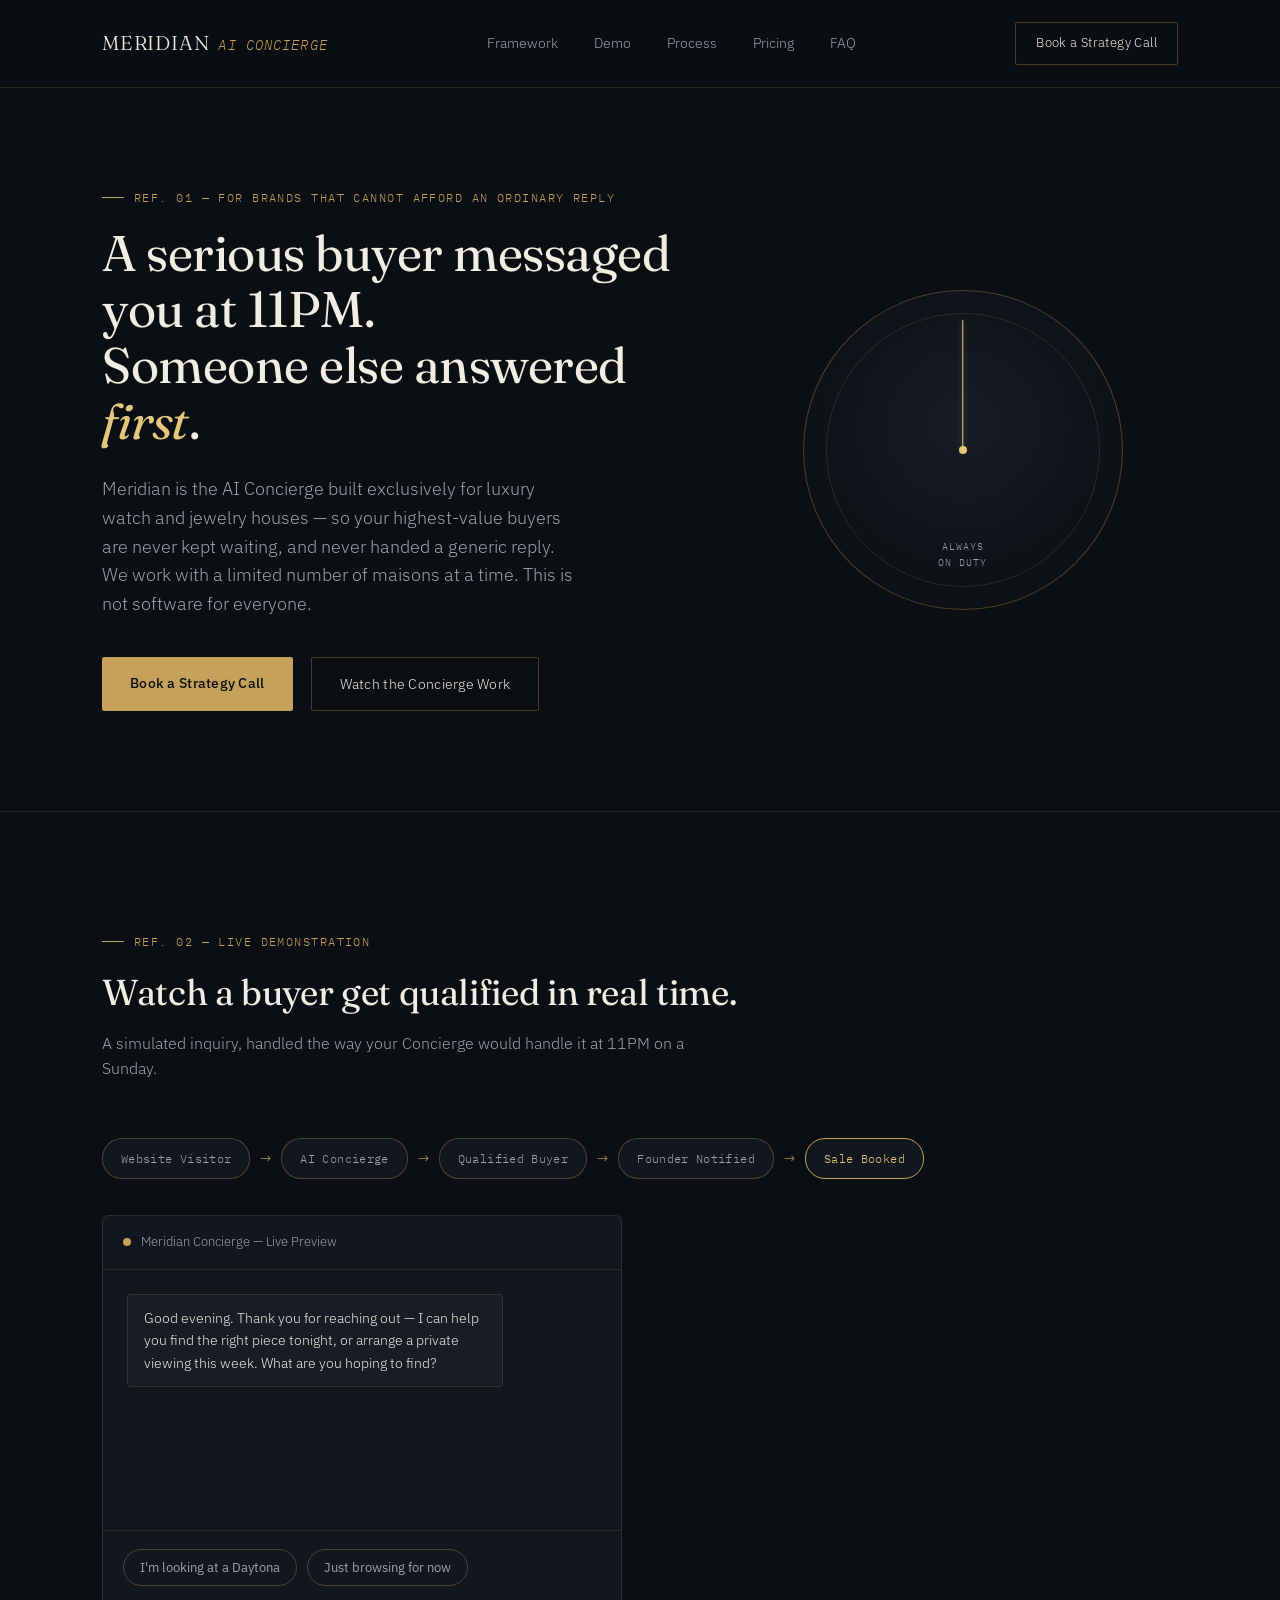
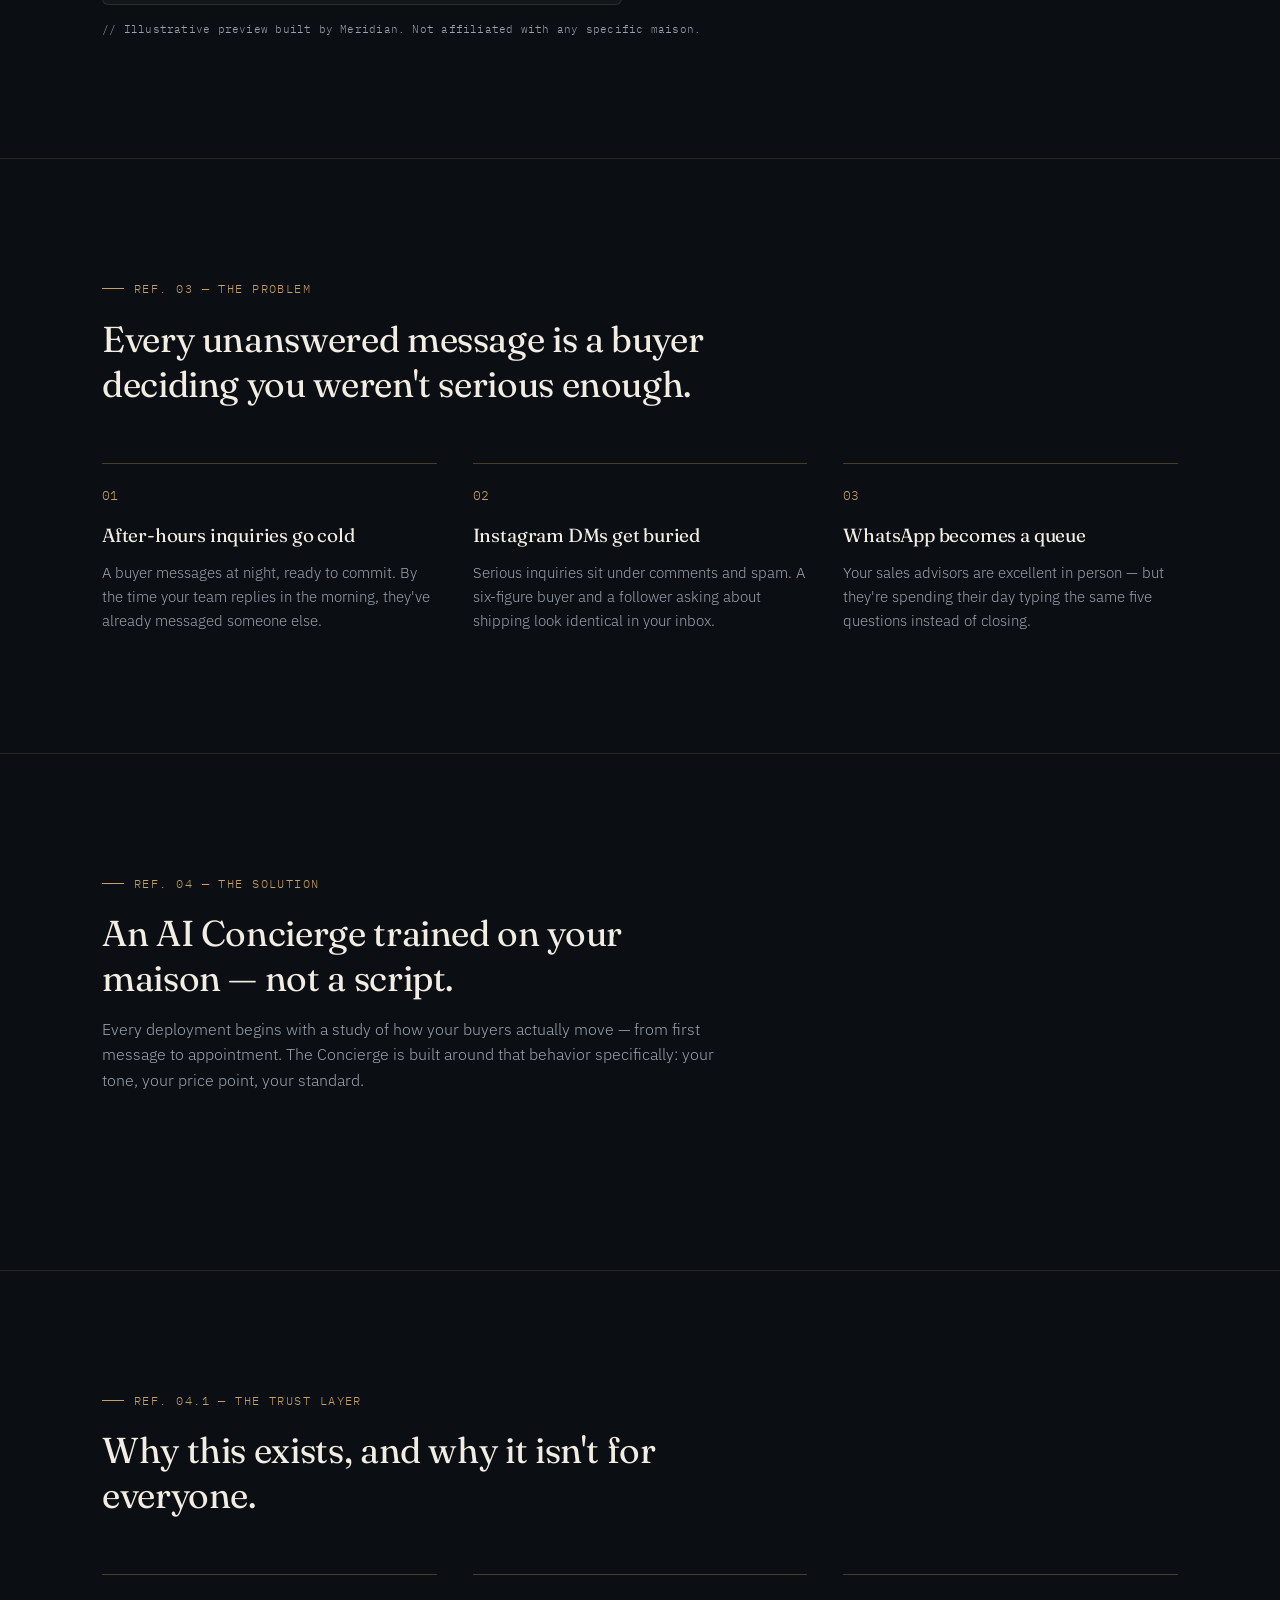
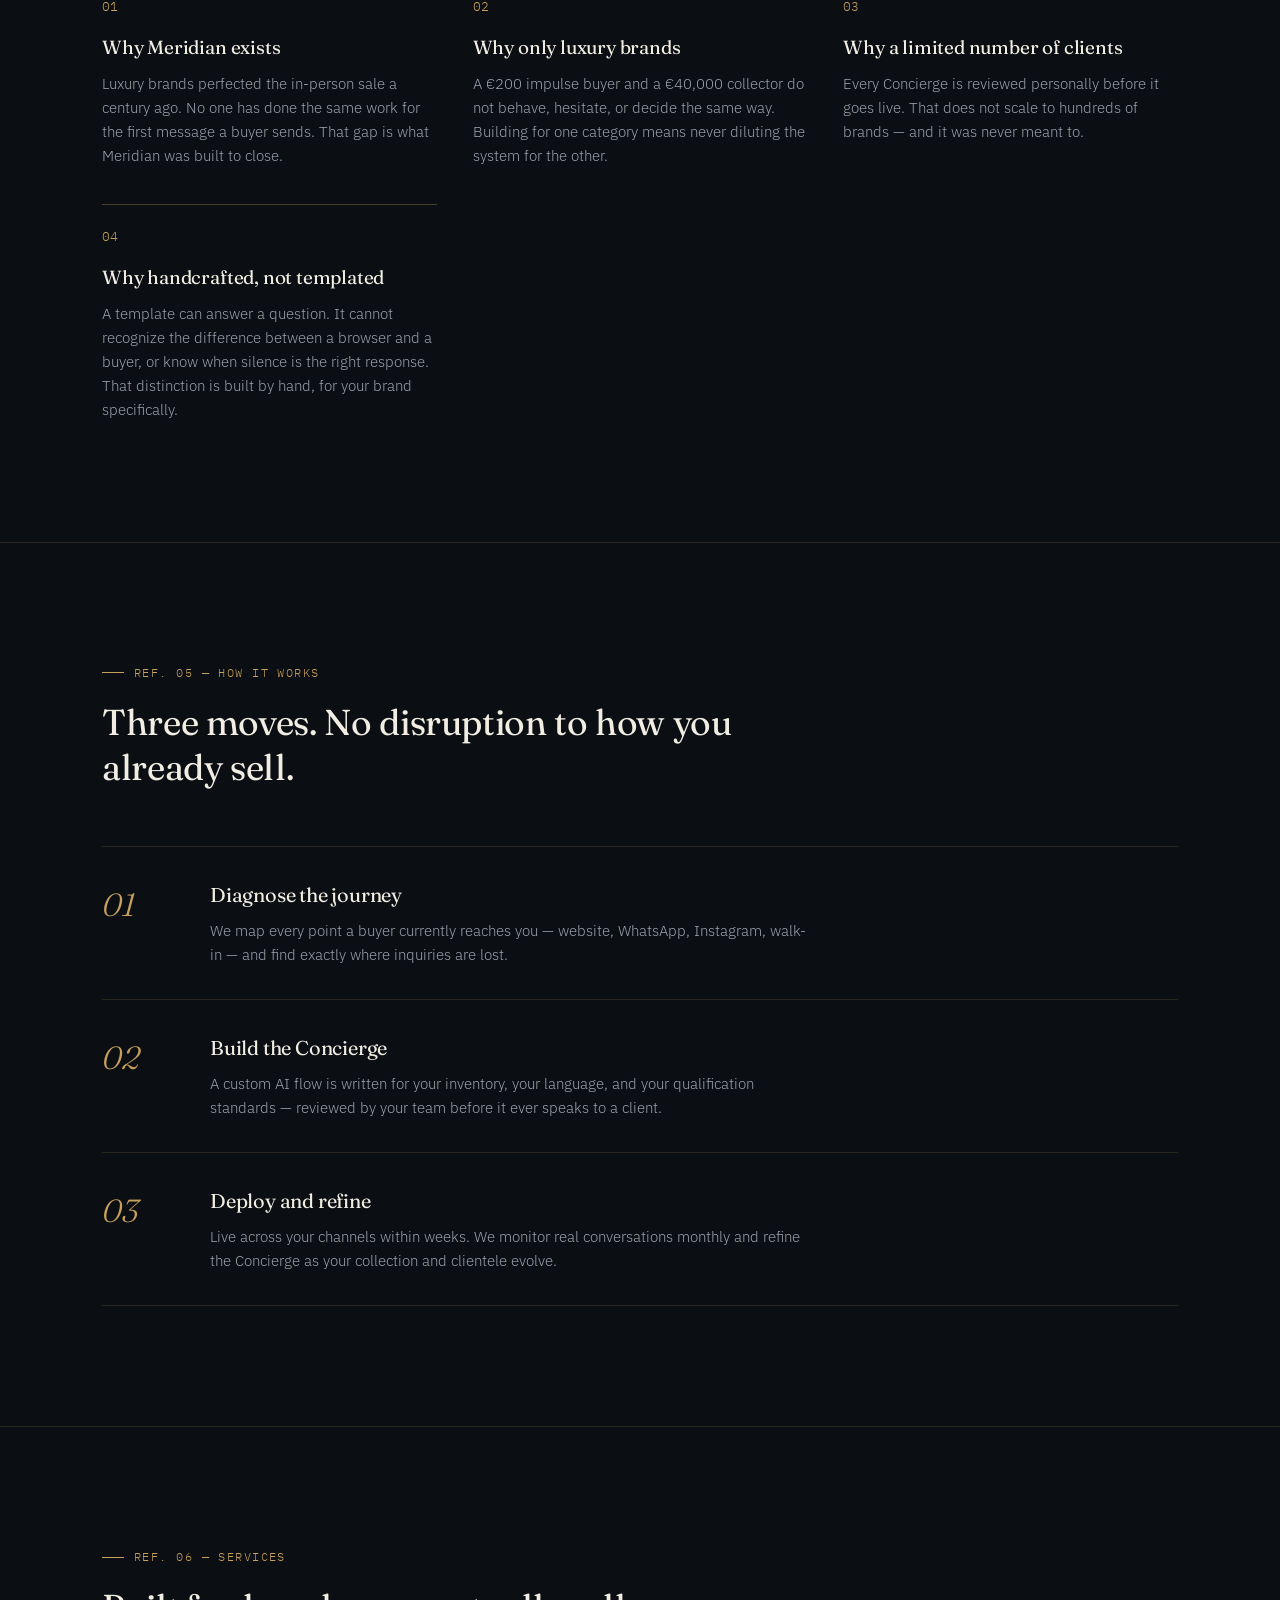
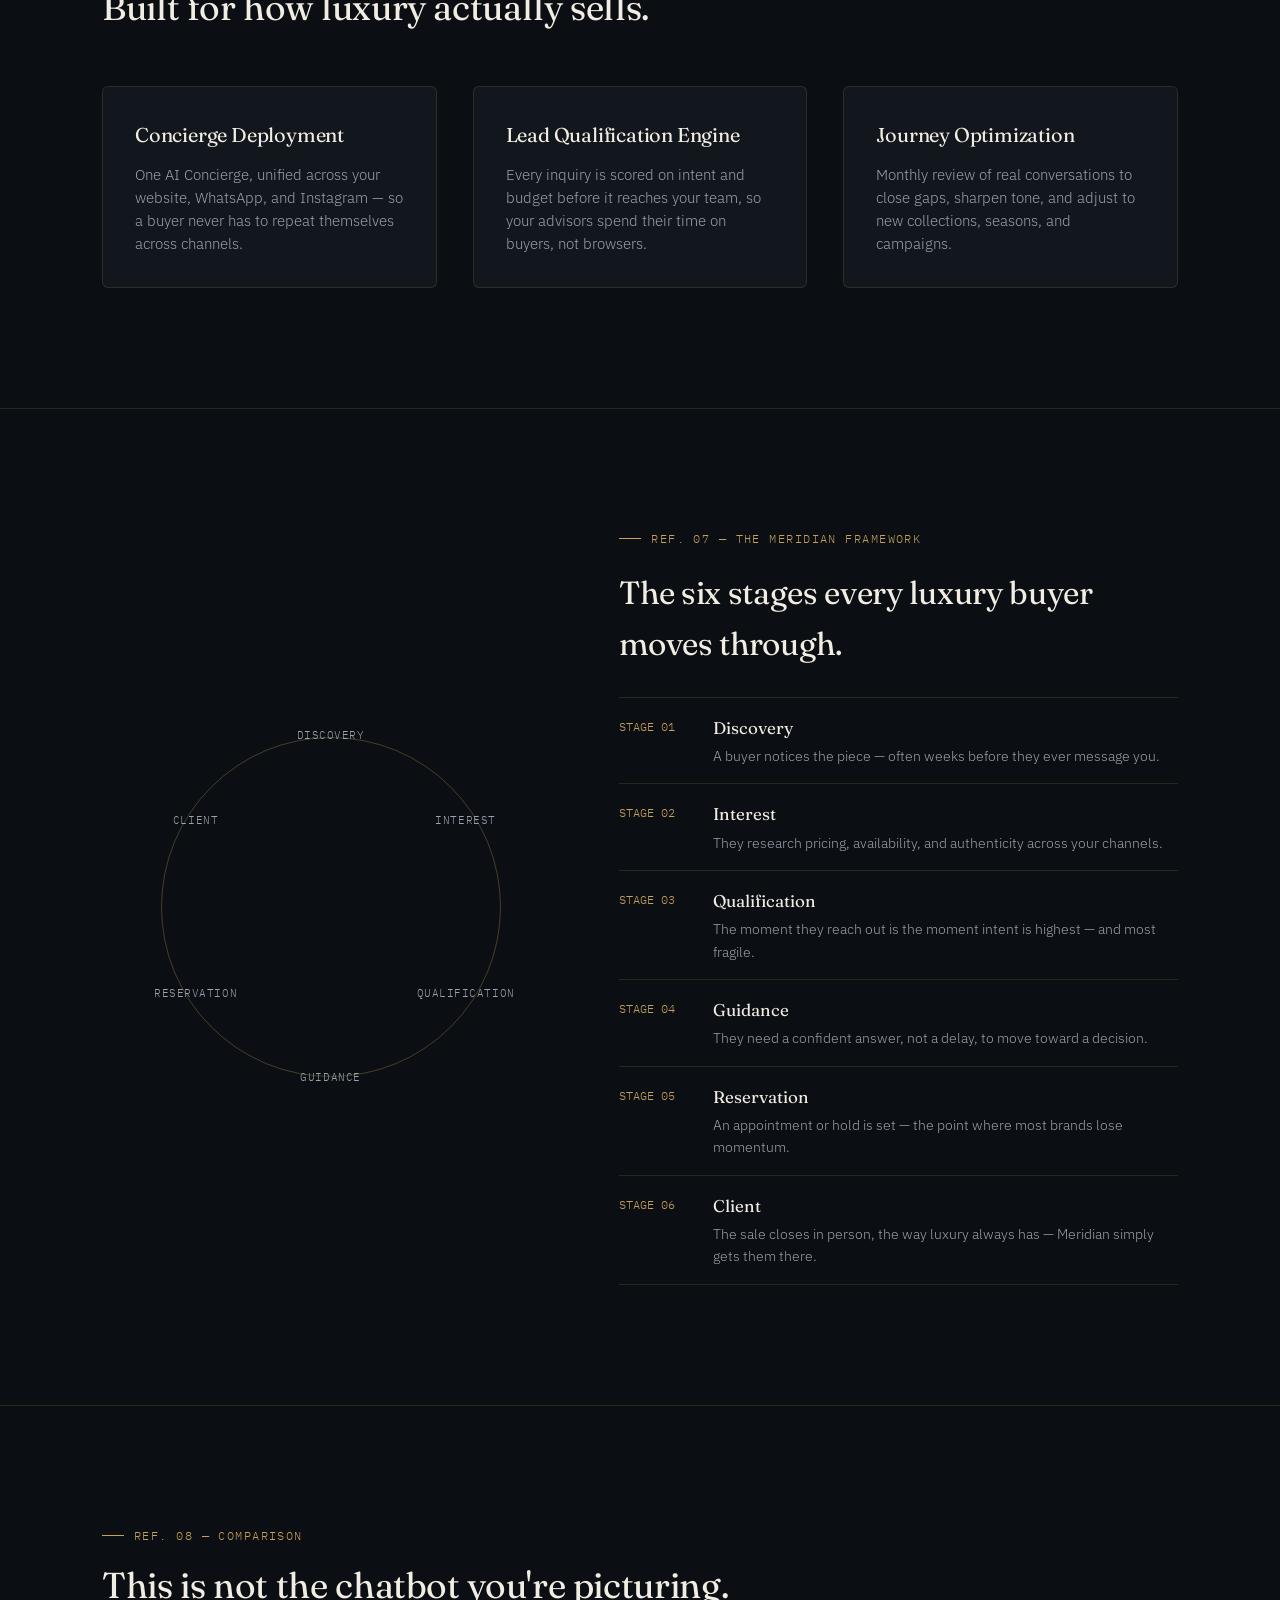
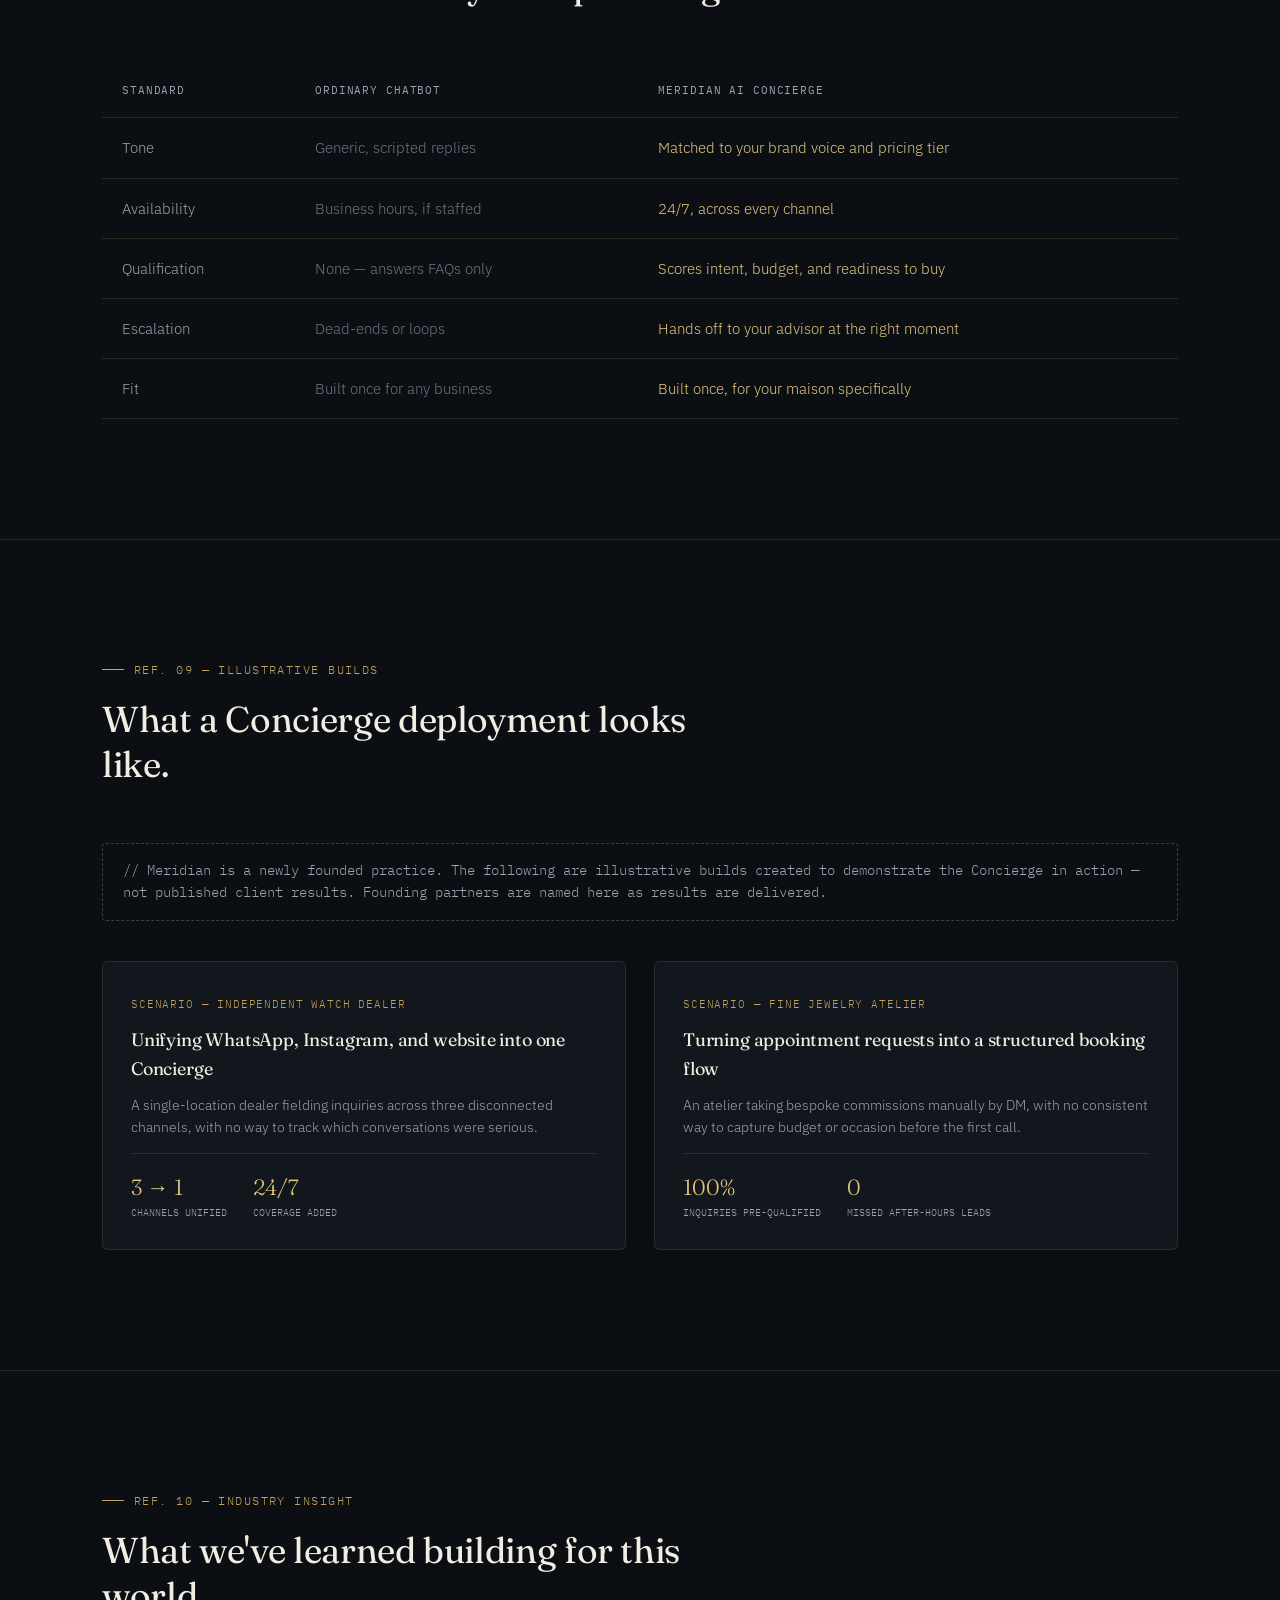
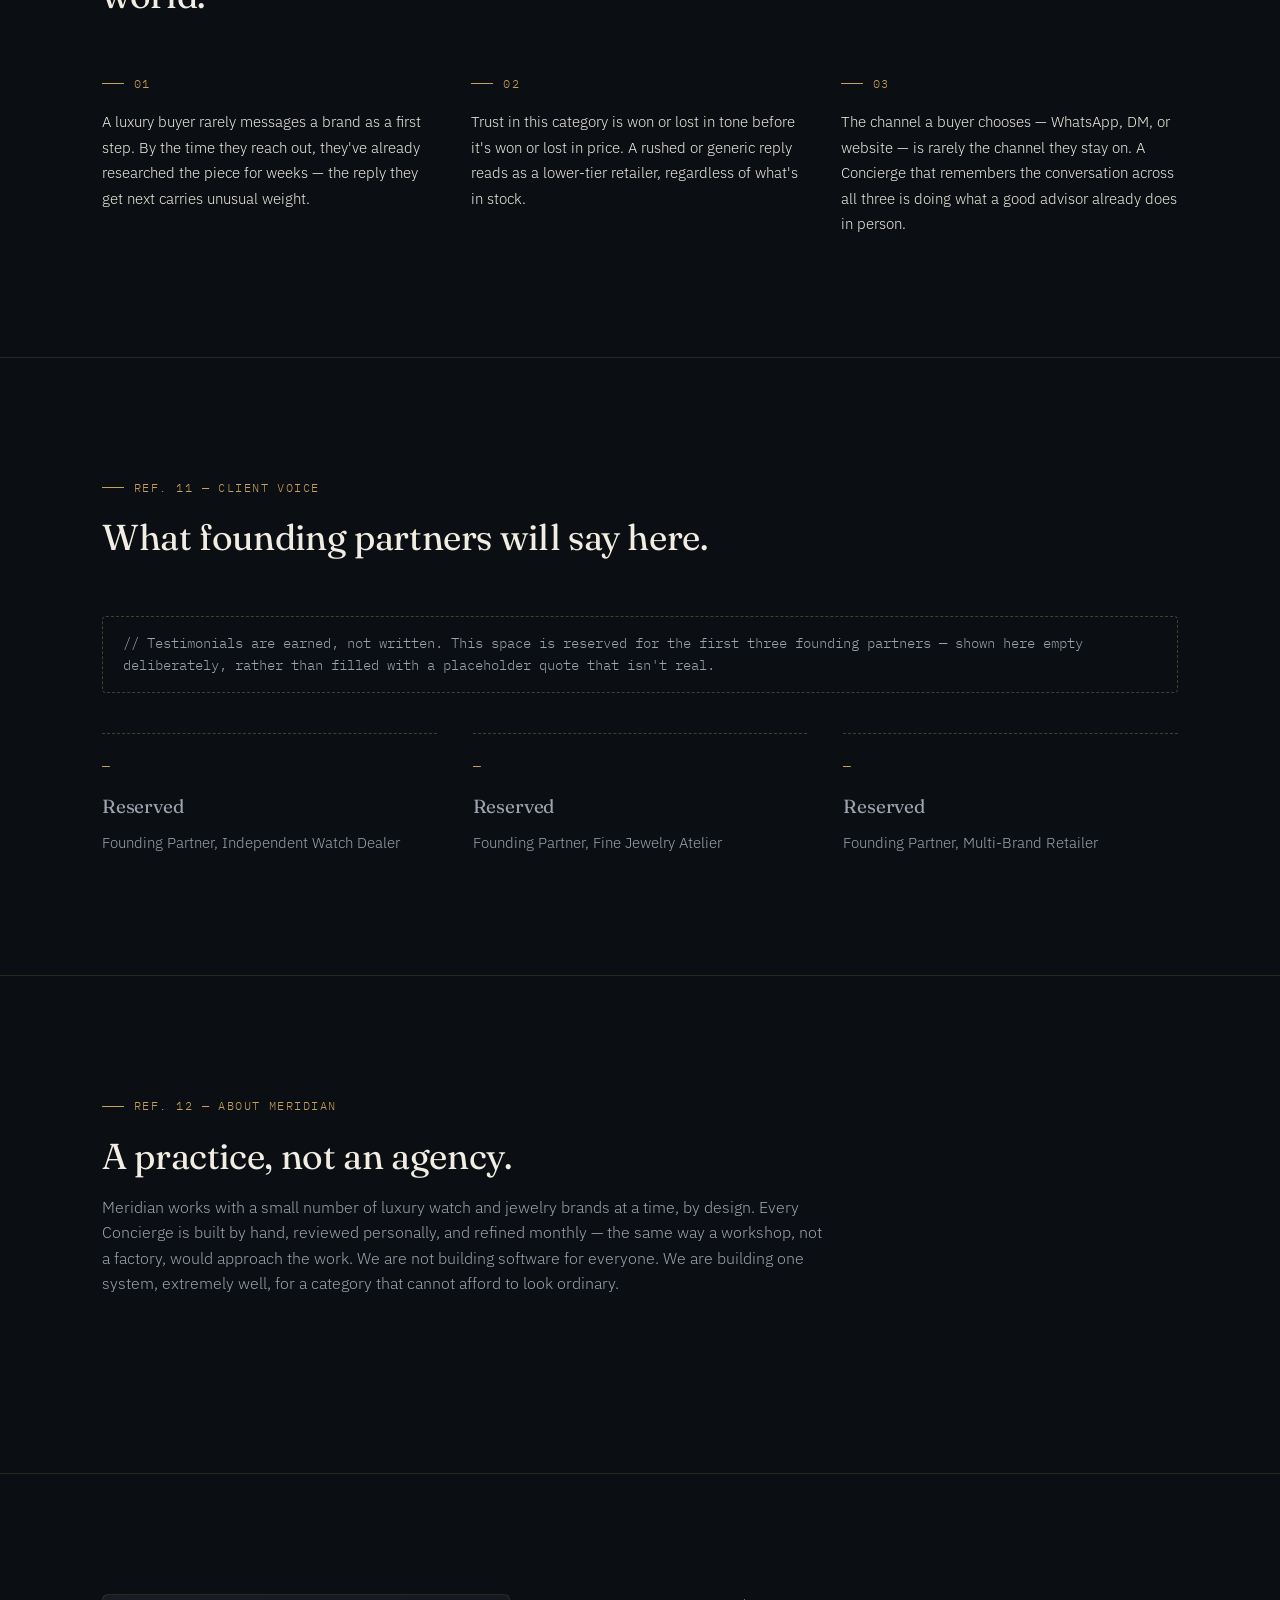
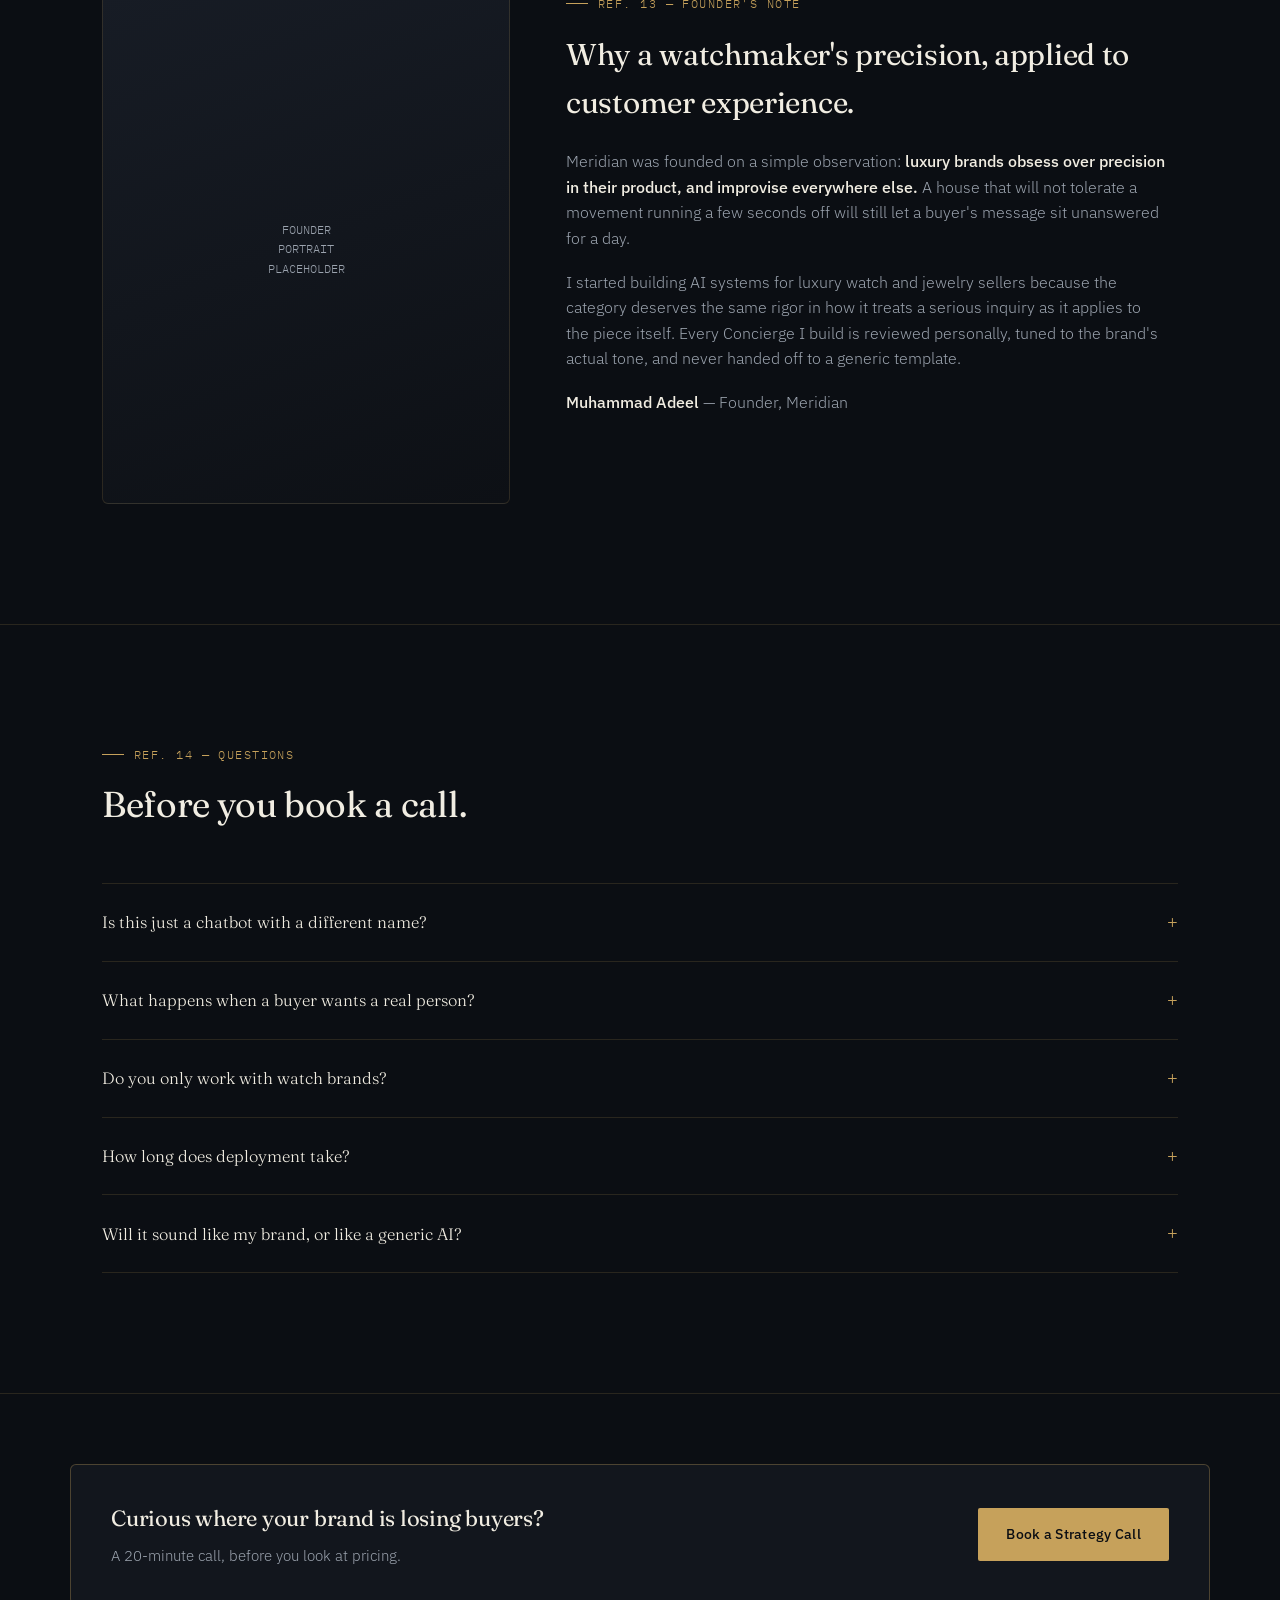
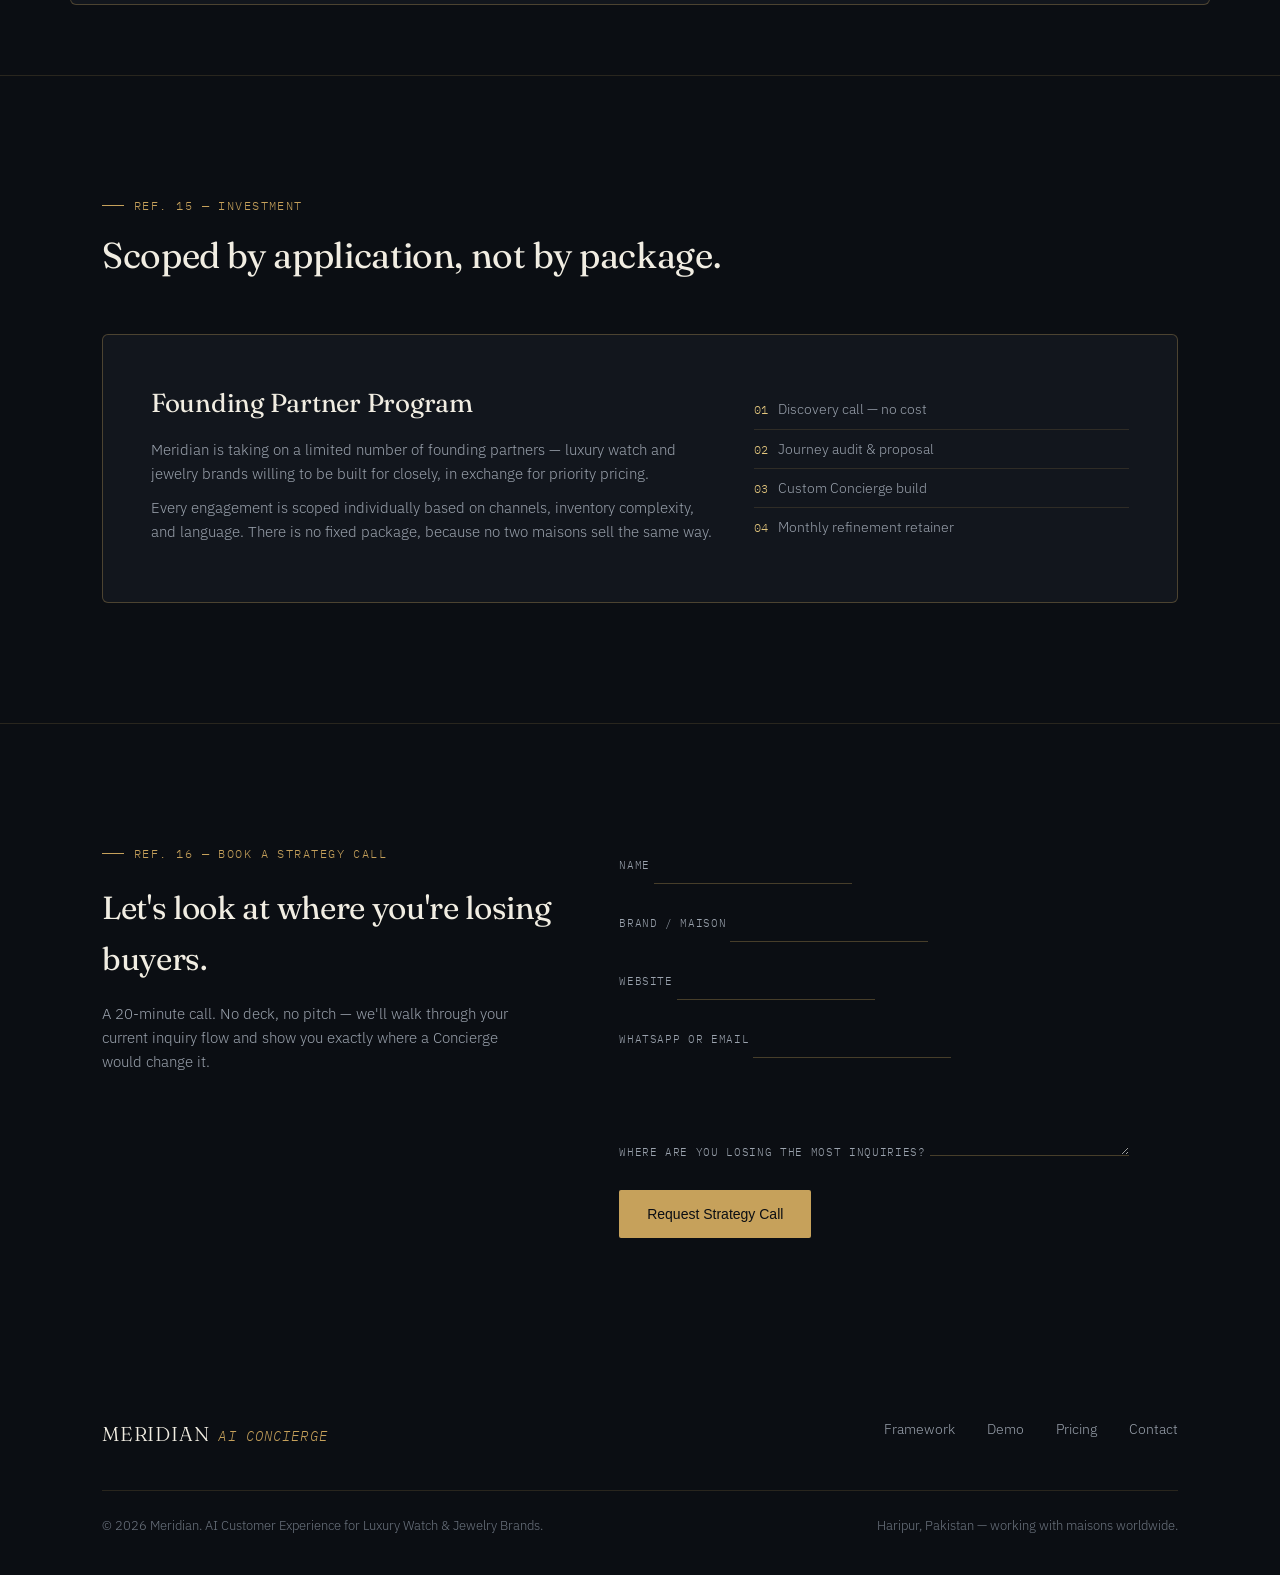
==== index.html @ 98a78b4c "Add files via upload ChatGPT ne bataya tha: Version 1.5 – Hero, Trust Layer, Journey & Conversion O" ====
<!DOCTYPE html>
<html lang="en">
<head>
<meta charset="UTF-8">
<meta name="viewport" content="width=device-width, initial-scale=1.0">
<title>Meridian — AI Customer Experience for Luxury Watch & Jewelry Brands</title>
<link rel="preconnect" href="https://fonts.googleapis.com">
<link href="https://fonts.googleapis.com/css2?family=Fraunces:ital,opsz,wght@0,9..144,300;0,9..144,400;0,9..144,500;0,9..144,600;1,9..144,400;1,9..144,500&family=IBM+Plex+Sans:wght@300;400;500;600&family=IBM+Plex+Mono:wght@400;500&display=swap" rel="stylesheet">
<style>
  :root{
    --ink:#0B0E13;
    --panel:#12161D;
    --panel-2:#171C25;
    --gold:#C6A15B;
    --gold-bright:#E4C77E;
    --ivory:#F1EDE2;
    --slate:#9BA3AE;
    --hairline:rgba(198,161,91,0.16);
    --hairline-strong:rgba(198,161,91,0.32);
    --maxw:1140px;
  }
  *{box-sizing:border-box; margin:0; padding:0;}
  html{scroll-behavior:smooth;}
  body{
    background:var(--ink);
    color:var(--ivory);
    font-family:'IBM Plex Sans', sans-serif;
    font-weight:300;
    line-height:1.6;
    -webkit-font-smoothing:antialiased;
  }
  ::selection{ background:var(--gold); color:var(--ink); }
  a{ color:inherit; text-decoration:none; }
  img{ max-width:100%; display:block; }

  .wrap{ max-width:var(--maxw); margin:0 auto; padding:0 32px; }

  h1,h2,h3,h4{ font-family:'Fraunces', serif; font-weight:400; letter-spacing:-0.01em; color:var(--ivory); }

  .eyebrow{
    font-family:'IBM Plex Mono', monospace;
    font-size:12px;
    letter-spacing:0.12em;
    color:var(--gold);
    text-transform:uppercase;
    display:flex;
    align-items:center;
    gap:10px;
    margin-bottom:18px;
  }
  .eyebrow::before{ content:""; width:22px; height:1px; background:var(--gold); display:inline-block; }

  section{ padding:120px 0; border-bottom:1px solid var(--hairline); }
  section:last-of-type{ border-bottom:none; }

  /* ===== NAV ===== */
  header{
    position:sticky; top:0; z-index:50;
    background:rgba(11,14,19,0.86);
    backdrop-filter:blur(10px);
    border-bottom:1px solid var(--hairline);
  }
  nav.wrap{
    display:flex; align-items:center; justify-content:space-between;
    padding-top:22px; padding-bottom:22px;
  }
  .logo{
    font-family:'Fraunces', serif; font-size:20px; letter-spacing:0.04em;
    display:flex; align-items:baseline; gap:8px;
  }
  .logo span{ color:var(--gold); font-style:italic; font-size:14px; font-family:'IBM Plex Mono', monospace; letter-spacing:0.08em;}
  .navlinks{ display:flex; gap:36px; font-size:14px; color:var(--slate); }
  .navlinks a:hover{ color:var(--ivory); }
  .navcta{
    border:1px solid var(--hairline-strong);
    padding:10px 20px;
    font-size:13px;
    letter-spacing:0.03em;
    border-radius:2px;
    color:var(--ivory);
  }
  .navcta:hover{ border-color:var(--gold); color:var(--gold-bright); }
  .navburger{ display:none; }

  /* ===== HERO ===== */
  .hero{ padding-top:100px; padding-bottom:100px; border-bottom:1px solid var(--hairline); }
  .hero-grid{ display:grid; grid-template-columns:1.15fr 0.85fr; gap:64px; align-items:center; }
  .hero h1{ font-size:50px; line-height:1.12; margin-bottom:26px; font-weight:400; }
  .hero h1 em{ font-style:italic; color:var(--gold-bright); }
  .hero p.lede{ font-size:18px; color:var(--slate); max-width:480px; margin-bottom:38px; font-weight:300; }
  .cta-row{ display:flex; gap:18px; flex-wrap:wrap; }
  .btn-primary{
    background:var(--gold); color:var(--ink); font-weight:500;
    padding:15px 28px; border-radius:2px; font-size:14px; letter-spacing:0.02em;
    display:inline-block;
  }
  .btn-primary:hover{ background:var(--gold-bright); }
  .btn-secondary{
    border:1px solid var(--hairline-strong); color:var(--ivory);
    padding:15px 28px; border-radius:2px; font-size:14px; letter-spacing:0.02em;
    display:inline-block;
  }
  .btn-secondary:hover{ border-color:var(--gold); color:var(--gold-bright); }

  /* Dial signature */
  .dial-wrap{ display:flex; justify-content:center; align-items:center; }
  .dial{
    position:relative; width:320px; height:320px; border-radius:50%;
    border:1px solid var(--hairline-strong);
    background:radial-gradient(circle at 50% 42%, #171C25 0%, #0d1015 70%);
  }
  .dial::before{
    content:""; position:absolute; inset:22px; border-radius:50%;
    border:1px solid var(--hairline);
  }
  .marker{
    position:absolute; width:2px; height:12px; background:var(--gold);
    left:50%; top:8px; transform-origin:1px 152px;
    opacity:0.6;
  }
  .hand{
    position:absolute; width:1.5px; height:130px; background:var(--gold-bright);
    left:50%; top:50%; transform-origin:50% 100%;
    transform:translate(-50%,-100%) rotate(0deg);
    animation:sweep 8s linear infinite;
    box-shadow:0 0 6px rgba(228,199,126,0.5);
  }
  .dial-center{
    position:absolute; left:50%; top:50%; width:8px; height:8px; border-radius:50%;
    background:var(--gold-bright); transform:translate(-50%,-50%);
  }
  .dial-label{
    position:absolute; bottom:38px; left:50%; transform:translateX(-50%);
    font-family:'IBM Plex Mono', monospace; font-size:10px; letter-spacing:0.1em; color:var(--slate);
    text-align:center;
  }
  @keyframes sweep{ from{ transform:translate(-50%,-100%) rotate(0deg);} to{ transform:translate(-50%,-100%) rotate(360deg);} }

  /* ===== SECTION HEADS ===== */
  .sec-head{ max-width:640px; margin-bottom:56px; }
  .sec-head h2{ font-size:36px; font-weight:400; line-height:1.25; }
  .sec-head p{ color:var(--slate); font-size:16px; margin-top:16px; }

  /* ===== DEMO ===== */
  .journey-flow{
    display:flex; align-items:center; flex-wrap:wrap; gap:0; margin-bottom:36px;
  }
  .jf-step{
    background:var(--panel); border:1px solid var(--hairline-strong); border-radius:20px;
    padding:10px 18px; font-family:'IBM Plex Mono', monospace; font-size:12px; color:var(--slate);
    letter-spacing:0.03em;
  }
  .jf-step.jf-final{ color:var(--gold-bright); border-color:var(--gold); }
  .jf-arrow{ color:var(--gold); padding:0 10px; font-size:14px; }
  @media (max-width:880px){
    .journey-flow{ flex-direction:column; align-items:flex-start; gap:8px; }
    .jf-arrow{ transform:rotate(90deg); padding:2px 0 2px 18px; }
  }

  .demo-panel{
    background:var(--panel); border:1px solid var(--hairline); border-radius:6px;
    max-width:520px; overflow:hidden;
  }
  .demo-head{
    padding:16px 20px; border-bottom:1px solid var(--hairline);
    display:flex; align-items:center; gap:10px; font-size:13px; color:var(--slate);
  }
  .dot{ width:8px; height:8px; border-radius:50%; background:var(--gold); }
  .demo-body{ padding:24px; min-height:260px; display:flex; flex-direction:column; gap:14px; }
  .msg{ max-width:80%; padding:12px 16px; border-radius:4px; font-size:14px; }
  .msg.bot{ background:var(--panel-2); align-self:flex-start; border:1px solid var(--hairline); }
  .msg.user{ background:rgba(198,161,91,0.14); align-self:flex-end; border:1px solid var(--hairline-strong); color:var(--ivory); }
  .demo-actions{ padding:18px 20px; border-top:1px solid var(--hairline); display:flex; gap:10px; flex-wrap:wrap; }
  .chip{
    font-size:13px; padding:9px 16px; border:1px solid var(--hairline-strong);
    border-radius:20px; cursor:pointer; color:var(--slate); background:transparent;
    font-family:'IBM Plex Sans', sans-serif;
  }
  .chip:hover{ border-color:var(--gold); color:var(--gold-bright); }
  .demo-note{ font-family:'IBM Plex Mono', monospace; font-size:11px; color:var(--slate); margin-top:16px; letter-spacing:0.02em;}

  /* ===== PROBLEM ===== */
  .three-col{ display:grid; grid-template-columns:repeat(3,1fr); gap:36px; }
  .prob-card{ border-top:1px solid var(--hairline-strong); padding-top:22px; }
  .prob-card .num{ font-family:'IBM Plex Mono', monospace; color:var(--gold); font-size:13px; margin-bottom:14px; display:block; }
  .prob-card h4{ font-size:19px; font-weight:400; margin-bottom:10px; }
  .prob-card p{ color:var(--slate); font-size:15px; }

  /* ===== HOW IT WORKS / PROCESS ===== */
  .steps{ display:flex; flex-direction:column; }
  .step{
    display:grid; grid-template-columns:80px 1fr; gap:28px;
    padding:32px 0; border-top:1px solid var(--hairline);
  }
  .step:last-child{ border-bottom:1px solid var(--hairline); }
  .step .stepnum{ font-family:'Fraunces', serif; font-size:32px; color:var(--gold); font-weight:300; font-style:italic; }
  .step h4{ font-size:20px; margin-bottom:8px; font-weight:400; }
  .step p{ color:var(--slate); font-size:15px; max-width:600px; }

  /* ===== SERVICES ===== */
  .service-card{
    background:var(--panel); border:1px solid var(--hairline); border-radius:6px; padding:32px;
  }
  .service-card .eyebrow{ margin-bottom:14px; }
  .service-card h4{ font-size:20px; margin-bottom:12px; font-weight:400; }
  .service-card p{ color:var(--slate); font-size:14.5px; }

  /* ===== FRAMEWORK DIAL ===== */
  .framework{ display:grid; grid-template-columns:0.9fr 1.1fr; gap:60px; align-items:center; }
  .fw-dial{ position:relative; width:340px; height:340px; margin:0 auto; }
  .fw-ring{ position:absolute; inset:0; border-radius:50%; border:1px solid var(--hairline-strong); }
  .fw-point{
    position:absolute; width:150px; text-align:center; font-family:'IBM Plex Mono', monospace;
    font-size:11px; color:var(--slate); letter-spacing:0.05em;
  }
  .fw-list{ list-style:none; }
  .fw-list li{ display:flex; gap:18px; padding:16px 0; border-top:1px solid var(--hairline); }
  .fw-list li:last-child{ border-bottom:1px solid var(--hairline); }
  .fw-list .stg{ font-family:'IBM Plex Mono', monospace; color:var(--gold); font-size:12px; min-width:76px; padding-top:3px; }
  .fw-list h5{ font-family:'Fraunces', serif; font-weight:400; font-size:17px; margin-bottom:4px; }
  .fw-list p{ color:var(--slate); font-size:14px; }

  /* ===== COMPARISON ===== */
  table.cmp{ width:100%; border-collapse:collapse; }
  table.cmp th, table.cmp td{ text-align:left; padding:18px 20px; border-bottom:1px solid var(--hairline); font-size:14.5px; }
  table.cmp th{ font-family:'IBM Plex Mono', monospace; font-size:11px; letter-spacing:0.08em; text-transform:uppercase; color:var(--slate); font-weight:400; }
  table.cmp td.label{ color:var(--slate); }
  table.cmp td.good{ color:var(--gold-bright); }
  table.cmp td.bad{ color:#6d7580; }

  /* ===== CASE STUDIES ===== */
  .case-note{
    border:1px dashed var(--hairline-strong); padding:16px 20px; border-radius:4px;
    font-size:13.5px; color:var(--slate); margin-bottom:40px; font-family:'IBM Plex Mono', monospace;
  }
  .case-grid{ display:grid; grid-template-columns:repeat(2,1fr); gap:28px; }
  .case-card{ background:var(--panel); border:1px solid var(--hairline); border-radius:6px; padding:28px; }
  .case-card .tag{ font-family:'IBM Plex Mono', monospace; font-size:10.5px; color:var(--gold); letter-spacing:0.08em; margin-bottom:14px; display:inline-block; }
  .case-card h4{ font-size:18px; margin-bottom:10px; font-weight:400; }
  .case-card p{ color:var(--slate); font-size:14px; margin-bottom:14px; }
  .case-metric{ display:flex; gap:26px; border-top:1px solid var(--hairline); padding-top:16px; }
  .case-metric div span{ display:block; }
  .case-metric .v{ font-family:'Fraunces', serif; font-size:22px; color:var(--gold-bright); }
  .case-metric .l{ font-family:'IBM Plex Mono', monospace; font-size:10px; color:var(--slate); }

  /* ===== INSIGHTS ===== */
  .insight-grid{ display:grid; grid-template-columns:repeat(3,1fr); gap:32px; }
  .insight-card p{ font-size:15px; color:var(--ivory); line-height:1.7; }
  .insight-card .eyebrow{ margin-bottom:16px; }

  /* ===== FOUNDER ===== */
  .founder{ display:grid; grid-template-columns:0.8fr 1.2fr; gap:56px; align-items:start; }
  .founder-photo{
    width:100%; aspect-ratio:4/5; border-radius:6px; border:1px solid var(--hairline);
    background:linear-gradient(160deg, #171C25, #0d1015);
    display:flex; align-items:center; justify-content:center;
    font-family:'IBM Plex Mono', monospace; font-size:12px; color:var(--slate); text-align:center; padding:20px;
  }
  .founder p{ color:var(--slate); font-size:16px; margin-bottom:18px; max-width:600px; }
  .founder p strong{ color:var(--ivory); font-weight:500; }

  /* ===== FAQ ===== */
  .faq-item{ border-top:1px solid var(--hairline); }
  .faq-item:last-child{ border-bottom:1px solid var(--hairline); }
  .faq-q{
    padding:24px 0; display:flex; justify-content:space-between; align-items:center;
    cursor:pointer; font-size:16.5px; color:var(--ivory); font-family:'Fraunces', serif;
  }
  .faq-q .plus{ font-family:'IBM Plex Mono', monospace; color:var(--gold); font-size:18px; transition:transform 0.25s; }
  .faq-a{ max-height:0; overflow:hidden; transition:max-height 0.3s ease; color:var(--slate); font-size:14.5px; }
  .faq-a-inner{ padding-bottom:22px; max-width:640px; }
  .faq-item.open .faq-a{ max-height:200px; }
  .faq-item.open .plus{ transform:rotate(45deg); }

  /* ===== PRICING ===== */
  .pricing-panel{
    background:var(--panel); border:1px solid var(--hairline-strong); border-radius:6px;
    padding:48px; display:grid; grid-template-columns:1.2fr 0.8fr; gap:40px; align-items:center;
  }
  .pricing-panel h3{ font-size:26px; margin-bottom:14px; font-weight:400; }
  .pricing-panel p{ color:var(--slate); font-size:15px; margin-bottom:10px; }
  .pricing-list{ list-style:none; }
  .pricing-list li{ font-size:14px; color:var(--slate); padding:8px 0; border-top:1px solid var(--hairline); }
  .pricing-list li:first-child{ border-top:none; }
  .pricing-list li span{ color:var(--gold-bright); font-family:'IBM Plex Mono', monospace; font-size:12px; margin-right:10px; }

  /* ===== CONTACT ===== */
  .contact-grid{ display:grid; grid-template-columns:0.9fr 1.1fr; gap:60px; }
  form{ display:flex; flex-direction:column; gap:18px; }
  label{ font-family:'IBM Plex Mono', monospace; font-size:11px; letter-spacing:0.06em; color:var(--slate); text-transform:uppercase; }
  input, textarea{
    background:transparent; border:none; border-bottom:1px solid var(--hairline-strong);
    color:var(--ivory); font-family:'IBM Plex Sans', sans-serif; font-size:15px;
    padding:10px 2px; outline:none;
  }
  input:focus, textarea:focus{ border-color:var(--gold); }
  textarea{ resize:vertical; min-height:80px; }
  .submit-btn{
    background:var(--gold); color:var(--ink); font-weight:500; border:none;
    padding:16px 28px; border-radius:2px; font-size:14px; cursor:pointer; margin-top:8px; width:fit-content;
  }
  .submit-btn:hover{ background:var(--gold-bright); }

  /* ===== FOOTER ===== */
  footer{ padding:60px 0 40px; }
  .foot-grid{ display:flex; justify-content:space-between; align-items:flex-start; flex-wrap:wrap; gap:30px; margin-bottom:40px; }
  .foot-links{ display:flex; gap:32px; font-size:14px; color:var(--slate); }
  .foot-links a:hover{ color:var(--gold-bright); }
  .foot-bottom{ font-size:12.5px; color:#6d7580; border-top:1px solid var(--hairline); padding-top:24px; display:flex; justify-content:space-between; flex-wrap:wrap; gap:12px; }

  @media (max-width:880px){
    .hero-grid, .framework, .founder, .contact-grid, .pricing-panel{ grid-template-columns:1fr; }
    .three-col, .insight-grid, .case-grid{ grid-template-columns:1fr; }
    .navlinks{ display:none; }
    .hero h1{ font-size:36px; }
    .dial-wrap{ margin-top:40px; }
    section{ padding:80px 0; }
  }

  @media (prefers-reduced-motion: reduce){
    .hand{ animation:none; }
  }
</style>
</head>
<body>

<header>
  <nav class="wrap">
    <div class="logo">MERIDIAN <span>AI CONCIERGE</span></div>
    <div class="navlinks">
      <a href="#framework">Framework</a>
      <a href="#demo">Demo</a>
      <a href="#process">Process</a>
      <a href="#pricing">Pricing</a>
      <a href="#faq">FAQ</a>
    </div>
    <a href="#contact" class="navcta">Book a Strategy Call</a>
  </nav>
</header>

<!-- HERO -->
<section class="hero">
  <div class="wrap hero-grid">
    <div>
      <div class="eyebrow">Ref. 01 — For Brands That Cannot Afford an Ordinary Reply</div>
      <h1>A serious buyer messaged you at 11PM.<br>Someone else answered <em>first</em>.</h1>
      <p class="lede">Meridian is the AI Concierge built exclusively for luxury watch and jewelry houses — so your highest-value buyers are never kept waiting, and never handed a generic reply. We work with a limited number of maisons at a time. This is not software for everyone.</p>
      <div class="cta-row">
        <a href="#contact" class="btn-primary">Book a Strategy Call</a>
        <a href="#demo" class="btn-secondary">Watch the Concierge Work</a>
      </div>
    </div>
    <div class="dial-wrap">
      <div class="dial">
        <div class="hand"></div>
        <div class="dial-center"></div>
        <div class="dial-label">ALWAYS<br>ON DUTY</div>
      </div>
    </div>
  </div>
</section>

<!-- LIVE DEMO -->
<section id="demo">
  <div class="wrap">
    <div class="sec-head">
      <div class="eyebrow">Ref. 02 — Live Demonstration</div>
      <h2>Watch a buyer get qualified in real time.</h2>
      <p>A simulated inquiry, handled the way your Concierge would handle it at 11PM on a Sunday.</p>
    </div>
    <div class="journey-flow">
      <div class="jf-step"><span>Website Visitor</span></div>
      <div class="jf-arrow">→</div>
      <div class="jf-step"><span>AI Concierge</span></div>
      <div class="jf-arrow">→</div>
      <div class="jf-step"><span>Qualified Buyer</span></div>
      <div class="jf-arrow">→</div>
      <div class="jf-step"><span>Founder Notified</span></div>
      <div class="jf-arrow">→</div>
      <div class="jf-step jf-final"><span>Sale Booked</span></div>
    </div>
    <div class="demo-panel">
      <div class="demo-head"><span class="dot"></span> Meridian Concierge — Live Preview</div>
      <div class="demo-body" id="demoBody">
        <div class="msg bot">Good evening. Thank you for reaching out — I can help you find the right piece tonight, or arrange a private viewing this week. What are you hoping to find?</div>
      </div>
      <div class="demo-actions" id="demoActions">
        <button class="chip" onclick="demoStep(1)">I'm looking at a Daytona</button>
        <button class="chip" onclick="demoStep(2)">Just browsing for now</button>
      </div>
    </div>
    <div class="demo-note">// Illustrative preview built by Meridian. Not affiliated with any specific maison.</div>
  </div>
</section>

<!-- PROBLEM -->
<section>
  <div class="wrap">
    <div class="sec-head">
      <div class="eyebrow">Ref. 03 — The Problem</div>
      <h2>Every unanswered message is a buyer deciding you weren't serious enough.</h2>
    </div>
    <div class="three-col">
      <div class="prob-card">
        <span class="num">01</span>
        <h4>After-hours inquiries go cold</h4>
        <p>A buyer messages at night, ready to commit. By the time your team replies in the morning, they've already messaged someone else.</p>
      </div>
      <div class="prob-card">
        <span class="num">02</span>
        <h4>Instagram DMs get buried</h4>
        <p>Serious inquiries sit under comments and spam. A six-figure buyer and a follower asking about shipping look identical in your inbox.</p>
      </div>
      <div class="prob-card">
        <span class="num">03</span>
        <h4>WhatsApp becomes a queue</h4>
        <p>Your sales advisors are excellent in person — but they're spending their day typing the same five questions instead of closing.</p>
      </div>
    </div>
  </div>
</section>

<!-- SOLUTION -->
<section>
  <div class="wrap">
    <div class="sec-head">
      <div class="eyebrow">Ref. 04 — The Solution</div>
      <h2>An AI Concierge trained on your maison — not a script.</h2>
      <p>Every deployment begins with a study of how your buyers actually move — from first message to appointment. The Concierge is built around that behavior specifically: your tone, your price point, your standard.</p>
    </div>
  </div>
</section>

<!-- TRUST LAYER -->
<section>
  <div class="wrap">
    <div class="sec-head">
      <div class="eyebrow">Ref. 04.1 — The Trust Layer</div>
      <h2>Why this exists, and why it isn't for everyone.</h2>
    </div>
    <div class="three-col">
      <div class="prob-card">
        <span class="num">01</span>
        <h4>Why Meridian exists</h4>
        <p>Luxury brands perfected the in-person sale a century ago. No one has done the same work for the first message a buyer sends. That gap is what Meridian was built to close.</p>
      </div>
      <div class="prob-card">
        <span class="num">02</span>
        <h4>Why only luxury brands</h4>
        <p>A €200 impulse buyer and a €40,000 collector do not behave, hesitate, or decide the same way. Building for one category means never diluting the system for the other.</p>
      </div>
      <div class="prob-card">
        <span class="num">03</span>
        <h4>Why a limited number of clients</h4>
        <p>Every Concierge is reviewed personally before it goes live. That does not scale to hundreds of brands — and it was never meant to.</p>
      </div>
    </div>
    <div class="three-col" style="margin-top:36px;">
      <div class="prob-card">
        <span class="num">04</span>
        <h4>Why handcrafted, not templated</h4>
        <p>A template can answer a question. It cannot recognize the difference between a browser and a buyer, or know when silence is the right response. That distinction is built by hand, for your brand specifically.</p>
      </div>
    </div>
  </div>
</section>

<!-- HOW IT WORKS -->
<section id="process">
  <div class="wrap">
    <div class="sec-head">
      <div class="eyebrow">Ref. 05 — How It Works</div>
      <h2>Three moves. No disruption to how you already sell.</h2>
    </div>
    <div class="steps">
      <div class="step">
        <div class="stepnum">01</div>
        <div><h4>Diagnose the journey</h4><p>We map every point a buyer currently reaches you — website, WhatsApp, Instagram, walk-in — and find exactly where inquiries are lost.</p></div>
      </div>
      <div class="step">
        <div class="stepnum">02</div>
        <div><h4>Build the Concierge</h4><p>A custom AI flow is written for your inventory, your language, and your qualification standards — reviewed by your team before it ever speaks to a client.</p></div>
      </div>
      <div class="step">
        <div class="stepnum">03</div>
        <div><h4>Deploy and refine</h4><p>Live across your channels within weeks. We monitor real conversations monthly and refine the Concierge as your collection and clientele evolve.</p></div>
      </div>
    </div>
  </div>
</section>

<!-- SERVICES -->
<section>
  <div class="wrap">
    <div class="sec-head">
      <div class="eyebrow">Ref. 06 — Services</div>
      <h2>Built for how luxury actually sells.</h2>
    </div>
    <div class="three-col">
      <div class="service-card">
        <h4>Concierge Deployment</h4>
        <p>One AI Concierge, unified across your website, WhatsApp, and Instagram — so a buyer never has to repeat themselves across channels.</p>
      </div>
      <div class="service-card">
        <h4>Lead Qualification Engine</h4>
        <p>Every inquiry is scored on intent and budget before it reaches your team, so your advisors spend their time on buyers, not browsers.</p>
      </div>
      <div class="service-card">
        <h4>Journey Optimization</h4>
        <p>Monthly review of real conversations to close gaps, sharpen tone, and adjust to new collections, seasons, and campaigns.</p>
      </div>
    </div>
  </div>
</section>

<!-- FRAMEWORK -->
<section id="framework">
  <div class="wrap framework">
    <div class="fw-dial">
      <div class="fw-ring"></div>
      <div class="fw-point" style="top:0; left:50%; transform:translate(-50%,-10px);">DISCOVERY</div>
      <div class="fw-point" style="top:22%; right:-40px;">INTEREST</div>
      <div class="fw-point" style="bottom:22%; right:-40px;">QUALIFICATION</div>
      <div class="fw-point" style="bottom:0; left:50%; transform:translate(-50%,10px);">GUIDANCE</div>
      <div class="fw-point" style="bottom:22%; left:-40px;">RESERVATION</div>
      <div class="fw-point" style="top:22%; left:-40px;">CLIENT</div>
    </div>
    <div>
      <div class="eyebrow">Ref. 07 — The Meridian Framework</div>
      <h2 style="font-size:32px; margin-bottom:28px;">The six stages every luxury buyer moves through.</h2>
      <ul class="fw-list">
        <li><span class="stg">STAGE 01</span><div><h5>Discovery</h5><p>A buyer notices the piece — often weeks before they ever message you.</p></div></li>
        <li><span class="stg">STAGE 02</span><div><h5>Interest</h5><p>They research pricing, availability, and authenticity across your channels.</p></div></li>
        <li><span class="stg">STAGE 03</span><div><h5>Qualification</h5><p>The moment they reach out is the moment intent is highest — and most fragile.</p></div></li>
        <li><span class="stg">STAGE 04</span><div><h5>Guidance</h5><p>They need a confident answer, not a delay, to move toward a decision.</p></div></li>
        <li><span class="stg">STAGE 05</span><div><h5>Reservation</h5><p>An appointment or hold is set — the point where most brands lose momentum.</p></div></li>
        <li><span class="stg">STAGE 06</span><div><h5>Client</h5><p>The sale closes in person, the way luxury always has — Meridian simply gets them there.</p></div></li>
      </ul>
    </div>
  </div>
</section>

<!-- COMPARISON -->
<section>
  <div class="wrap">
    <div class="sec-head">
      <div class="eyebrow">Ref. 08 — Comparison</div>
      <h2>This is not the chatbot you're picturing.</h2>
    </div>
    <table class="cmp">
      <tr><th>Standard</th><th>Ordinary Chatbot</th><th>Meridian AI Concierge</th></tr>
      <tr><td class="label">Tone</td><td class="bad">Generic, scripted replies</td><td class="good">Matched to your brand voice and pricing tier</td></tr>
      <tr><td class="label">Availability</td><td class="bad">Business hours, if staffed</td><td class="good">24/7, across every channel</td></tr>
      <tr><td class="label">Qualification</td><td class="bad">None — answers FAQs only</td><td class="good">Scores intent, budget, and readiness to buy</td></tr>
      <tr><td class="label">Escalation</td><td class="bad">Dead-ends or loops</td><td class="good">Hands off to your advisor at the right moment</td></tr>
      <tr><td class="label">Fit</td><td class="bad">Built once for any business</td><td class="good">Built once, for your maison specifically</td></tr>
    </table>
  </div>
</section>

<!-- CASE STUDIES -->
<section>
  <div class="wrap">
    <div class="sec-head">
      <div class="eyebrow">Ref. 09 — Illustrative Builds</div>
      <h2>What a Concierge deployment looks like.</h2>
    </div>
    <div class="case-note">// Meridian is a newly founded practice. The following are illustrative builds created to demonstrate the Concierge in action — not published client results. Founding partners are named here as results are delivered.</div>
    <div class="case-grid">
      <div class="case-card">
        <span class="tag">SCENARIO — INDEPENDENT WATCH DEALER</span>
        <h4>Unifying WhatsApp, Instagram, and website into one Concierge</h4>
        <p>A single-location dealer fielding inquiries across three disconnected channels, with no way to track which conversations were serious.</p>
        <div class="case-metric">
          <div><span class="v">3 → 1</span><span class="l">CHANNELS UNIFIED</span></div>
          <div><span class="v">24/7</span><span class="l">COVERAGE ADDED</span></div>
        </div>
      </div>
      <div class="case-card">
        <span class="tag">SCENARIO — FINE JEWELRY ATELIER</span>
        <h4>Turning appointment requests into a structured booking flow</h4>
        <p>An atelier taking bespoke commissions manually by DM, with no consistent way to capture budget or occasion before the first call.</p>
        <div class="case-metric">
          <div><span class="v">100%</span><span class="l">INQUIRIES PRE-QUALIFIED</span></div>
          <div><span class="v">0</span><span class="l">MISSED AFTER-HOURS LEADS</span></div>
        </div>
      </div>
    </div>
  </div>
</section>

<!-- INSIGHTS -->
<section>
  <div class="wrap">
    <div class="sec-head">
      <div class="eyebrow">Ref. 10 — Industry Insight</div>
      <h2>What we've learned building for this world.</h2>
    </div>
    <div class="insight-grid">
      <div class="insight-card">
        <div class="eyebrow">01</div>
        <p>A luxury buyer rarely messages a brand as a first step. By the time they reach out, they've already researched the piece for weeks — the reply they get next carries unusual weight.</p>
      </div>
      <div class="insight-card">
        <div class="eyebrow">02</div>
        <p>Trust in this category is won or lost in tone before it's won or lost in price. A rushed or generic reply reads as a lower-tier retailer, regardless of what's in stock.</p>
      </div>
      <div class="insight-card">
        <div class="eyebrow">03</div>
        <p>The channel a buyer chooses — WhatsApp, DM, or website — is rarely the channel they stay on. A Concierge that remembers the conversation across all three is doing what a good advisor already does in person.</p>
      </div>
    </div>
  </div>
</section>

<!-- TESTIMONIALS PLACEHOLDER -->
<section>
  <div class="wrap">
    <div class="sec-head">
      <div class="eyebrow">Ref. 11 — Client Voice</div>
      <h2>What founding partners will say here.</h2>
    </div>
    <div class="case-note">// Testimonials are earned, not written. This space is reserved for the first three founding partners — shown here empty deliberately, rather than filled with a placeholder quote that isn't real.</div>
    <div class="three-col">
      <div class="prob-card" style="border-top:1px dashed var(--hairline-strong);">
        <span class="num">—</span>
        <h4 style="color:var(--slate);">Reserved</h4>
        <p>Founding Partner, Independent Watch Dealer</p>
      </div>
      <div class="prob-card" style="border-top:1px dashed var(--hairline-strong);">
        <span class="num">—</span>
        <h4 style="color:var(--slate);">Reserved</h4>
        <p>Founding Partner, Fine Jewelry Atelier</p>
      </div>
      <div class="prob-card" style="border-top:1px dashed var(--hairline-strong);">
        <span class="num">—</span>
        <h4 style="color:var(--slate);">Reserved</h4>
        <p>Founding Partner, Multi-Brand Retailer</p>
      </div>
    </div>
  </div>
</section>

<!-- ABOUT -->
<section>
  <div class="wrap">
    <div class="sec-head" style="max-width:720px;">
      <div class="eyebrow">Ref. 12 — About Meridian</div>
      <h2>A practice, not an agency.</h2>
      <p>Meridian works with a small number of luxury watch and jewelry brands at a time, by design. Every Concierge is built by hand, reviewed personally, and refined monthly — the same way a workshop, not a factory, would approach the work. We are not building software for everyone. We are building one system, extremely well, for a category that cannot afford to look ordinary.</p>
    </div>
  </div>
</section>

<!-- FOUNDER -->
<section>
  <div class="wrap founder">
    <div class="founder-photo">FOUNDER<br>PORTRAIT<br>PLACEHOLDER</div>
    <div>
      <div class="eyebrow">Ref. 13 — Founder's Note</div>
      <h2 style="font-size:30px; margin-bottom:22px;">Why a watchmaker's precision, applied to customer experience.</h2>
      <p>Meridian was founded on a simple observation: <strong>luxury brands obsess over precision in their product, and improvise everywhere else.</strong> A house that will not tolerate a movement running a few seconds off will still let a buyer's message sit unanswered for a day.</p>
      <p>I started building AI systems for luxury watch and jewelry sellers because the category deserves the same rigor in how it treats a serious inquiry as it applies to the piece itself. Every Concierge I build is reviewed personally, tuned to the brand's actual tone, and never handed off to a generic template.</p>
      <p><strong>Muhammad Adeel</strong> — Founder, Meridian</p>
    </div>
  </div>
</section>

<!-- FAQ -->
<section id="faq">
  <div class="wrap">
    <div class="sec-head">
      <div class="eyebrow">Ref. 14 — Questions</div>
      <h2>Before you book a call.</h2>
    </div>
    <div class="faq-list">
      <div class="faq-item">
        <div class="faq-q" onclick="toggleFaq(this)">Is this just a chatbot with a different name? <span class="plus">+</span></div>
        <div class="faq-a"><div class="faq-a-inner">No. A chatbot answers questions. A Concierge qualifies intent, matches tone to your brand, and knows when to bring in a human — which is most of the time, for your highest-value buyers.</div></div>
      </div>
      <div class="faq-item">
        <div class="faq-q" onclick="toggleFaq(this)">What happens when a buyer wants a real person? <span class="plus">+</span></div>
        <div class="faq-a"><div class="faq-a-inner">The Concierge is built to recognize that moment and hand off immediately — with full context passed to your advisor, so the buyer never repeats themselves.</div></div>
      </div>
      <div class="faq-item">
        <div class="faq-q" onclick="toggleFaq(this)">Do you only work with watch brands? <span class="plus">+</span></div>
        <div class="faq-a"><div class="faq-a-inner">Watches and fine jewelry are the focus, deliberately. The buying psychology, trust signals, and objection patterns in this category are specific — and that specialization is what makes the Concierge feel native to your business.</div></div>
      </div>
      <div class="faq-item">
        <div class="faq-q" onclick="toggleFaq(this)">How long does deployment take? <span class="plus">+</span></div>
        <div class="faq-a"><div class="faq-a-inner">Most Concierge builds go from discovery call to live deployment within a few weeks, depending on how many channels and languages are involved.</div></div>
      </div>
      <div class="faq-item">
        <div class="faq-q" onclick="toggleFaq(this)">Will it sound like my brand, or like a generic AI? <span class="plus">+</span></div>
        <div class="faq-a"><div class="faq-a-inner">Every Concierge is written from your existing materials and reviewed by your team before launch. Nothing goes live until it sounds like something you'd say yourself.</div></div>
      </div>
    </div>
  </div>
</section>

<!-- MID-PAGE CTA -->
<section style="padding:70px 0;">
  <div class="wrap" style="display:flex; align-items:center; justify-content:space-between; flex-wrap:wrap; gap:24px; border:1px solid var(--hairline-strong); border-radius:6px; padding:36px 40px; background:var(--panel);">
    <div>
      <h3 style="font-size:22px; font-weight:400; margin-bottom:8px;">Curious where your brand is losing buyers?</h3>
      <p style="color:var(--slate); font-size:14.5px;">A 20-minute call, before you look at pricing.</p>
    </div>
    <a href="#contact" class="btn-primary">Book a Strategy Call</a>
  </div>
</section>

<!-- PRICING -->
<section id="pricing">
  <div class="wrap">
    <div class="sec-head">
      <div class="eyebrow">Ref. 15 — Investment</div>
      <h2>Scoped by application, not by package.</h2>
    </div>
    <div class="pricing-panel">
      <div>
        <h3>Founding Partner Program</h3>
        <p>Meridian is taking on a limited number of founding partners — luxury watch and jewelry brands willing to be built for closely, in exchange for priority pricing.</p>
        <p>Every engagement is scoped individually based on channels, inventory complexity, and language. There is no fixed package, because no two maisons sell the same way.</p>
      </div>
      <ul class="pricing-list">
        <li><span>01</span>Discovery call — no cost</li>
        <li><span>02</span>Journey audit &amp; proposal</li>
        <li><span>03</span>Custom Concierge build</li>
        <li><span>04</span>Monthly refinement retainer</li>
      </ul>
    </div>
  </div>
</section>

<!-- CONTACT -->
<section id="contact">
  <div class="wrap contact-grid">
    <div>
      <div class="eyebrow">Ref. 16 — Book a Strategy Call</div>
      <h2 style="font-size:32px; margin-bottom:18px;">Let's look at where you're losing buyers.</h2>
      <p style="color:var(--slate); font-size:15px; max-width:420px;">A 20-minute call. No deck, no pitch — we'll walk through your current inquiry flow and show you exactly where a Concierge would change it.</p>
    </div>
    <form onsubmit="event.preventDefault(); alert('This form is a design placeholder — connect it to your email or booking tool.');">
      <div>
        <label>Name</label>
        <input type="text" required>
      </div>
      <div>
        <label>Brand / Maison</label>
        <input type="text" required>
      </div>
      <div>
        <label>Website</label>
        <input type="text">
      </div>
      <div>
        <label>WhatsApp or Email</label>
        <input type="text" required>
      </div>
      <div>
        <label>Where are you losing the most inquiries?</label>
        <textarea></textarea>
      </div>
      <button class="submit-btn" type="submit">Request Strategy Call</button>
    </form>
  </div>
</section>

<footer>
  <div class="wrap">
    <div class="foot-grid">
      <div class="logo">MERIDIAN <span>AI CONCIERGE</span></div>
      <div class="foot-links">
        <a href="#framework">Framework</a>
        <a href="#demo">Demo</a>
        <a href="#pricing">Pricing</a>
        <a href="#contact">Contact</a>
      </div>
    </div>
    <div class="foot-bottom">
      <div>© 2026 Meridian. AI Customer Experience for Luxury Watch &amp; Jewelry Brands.</div>
      <div>Haripur, Pakistan — working with maisons worldwide.</div>
    </div>
  </div>
</footer>

<script>
function toggleFaq(el){
  const item = el.parentElement;
  document.querySelectorAll('.faq-item').forEach(i => { if(i !== item) i.classList.remove('open'); });
  item.classList.toggle('open');
}

function demoStep(n){
  const body = document.getElementById('demoBody');
  const actions = document.getElementById('demoActions');

  if(n === 1){
    body.innerHTML += `<div class="msg user">I'm looking at a Daytona</div>`;
    body.innerHTML += `<div class="msg bot">Excellent choice. We currently have two references available — steel and two-tone. Are you looking for a specific dial color, or would you like to see both at a private viewing this week?</div>`;
    actions.innerHTML = `
      <button class="chip" onclick="demoStep(3)">Show me both</button>
      <button class="chip" onclick="demoStep(4)">I'd like to book a viewing</button>`;
  }
  if(n === 2){
    body.innerHTML += `<div class="msg user">Just browsing for now</div>`;
    body.innerHTML += `<div class="msg bot">Of course — no pressure at all. I'll share a short overview of this month's new arrivals, and I'm here whenever you're ready to go deeper.</div>`;
    actions.innerHTML = `<button class="chip" onclick="demoStep(5)">See new arrivals</button>`;
  }
  if(n === 3){
    body.innerHTML += `<div class="msg user">Show me both</div>`;
    body.innerHTML += `<div class="msg bot">Sending both references now. If either fits what you're picturing, I can hold it for 48 hours while you decide on a viewing.</div>`;
    actions.innerHTML = `<button class="chip" onclick="demoStep(4)">Book a viewing</button>`;
  }
  if(n === 4){
    body.innerHTML += `<div class="msg user">I'd like to book a viewing</div>`;
    body.innerHTML += `<div class="msg bot">Booked — Thursday, 4:00 PM, with our senior advisor. You'll receive a confirmation by WhatsApp, and the piece will be ready for you to try on arrival.</div>`;
    actions.innerHTML = `<div class="demo-note">// Appointment logged. Advisor notified. Lead marked as qualified.</div>`;
  }
  if(n === 5){
    body.innerHTML += `<div class="msg bot">Here are three pieces added this month, chosen for buyers with similar taste to what you've viewed so far. Let me know if anything catches your eye.</div>`;
    actions.innerHTML = `<div class="demo-note">// Buyer added to warm follow-up sequence. No advisor time spent.</div>`;
  }
  body.scrollTop = body.scrollHeight;
}
</script>

</body>
</html>
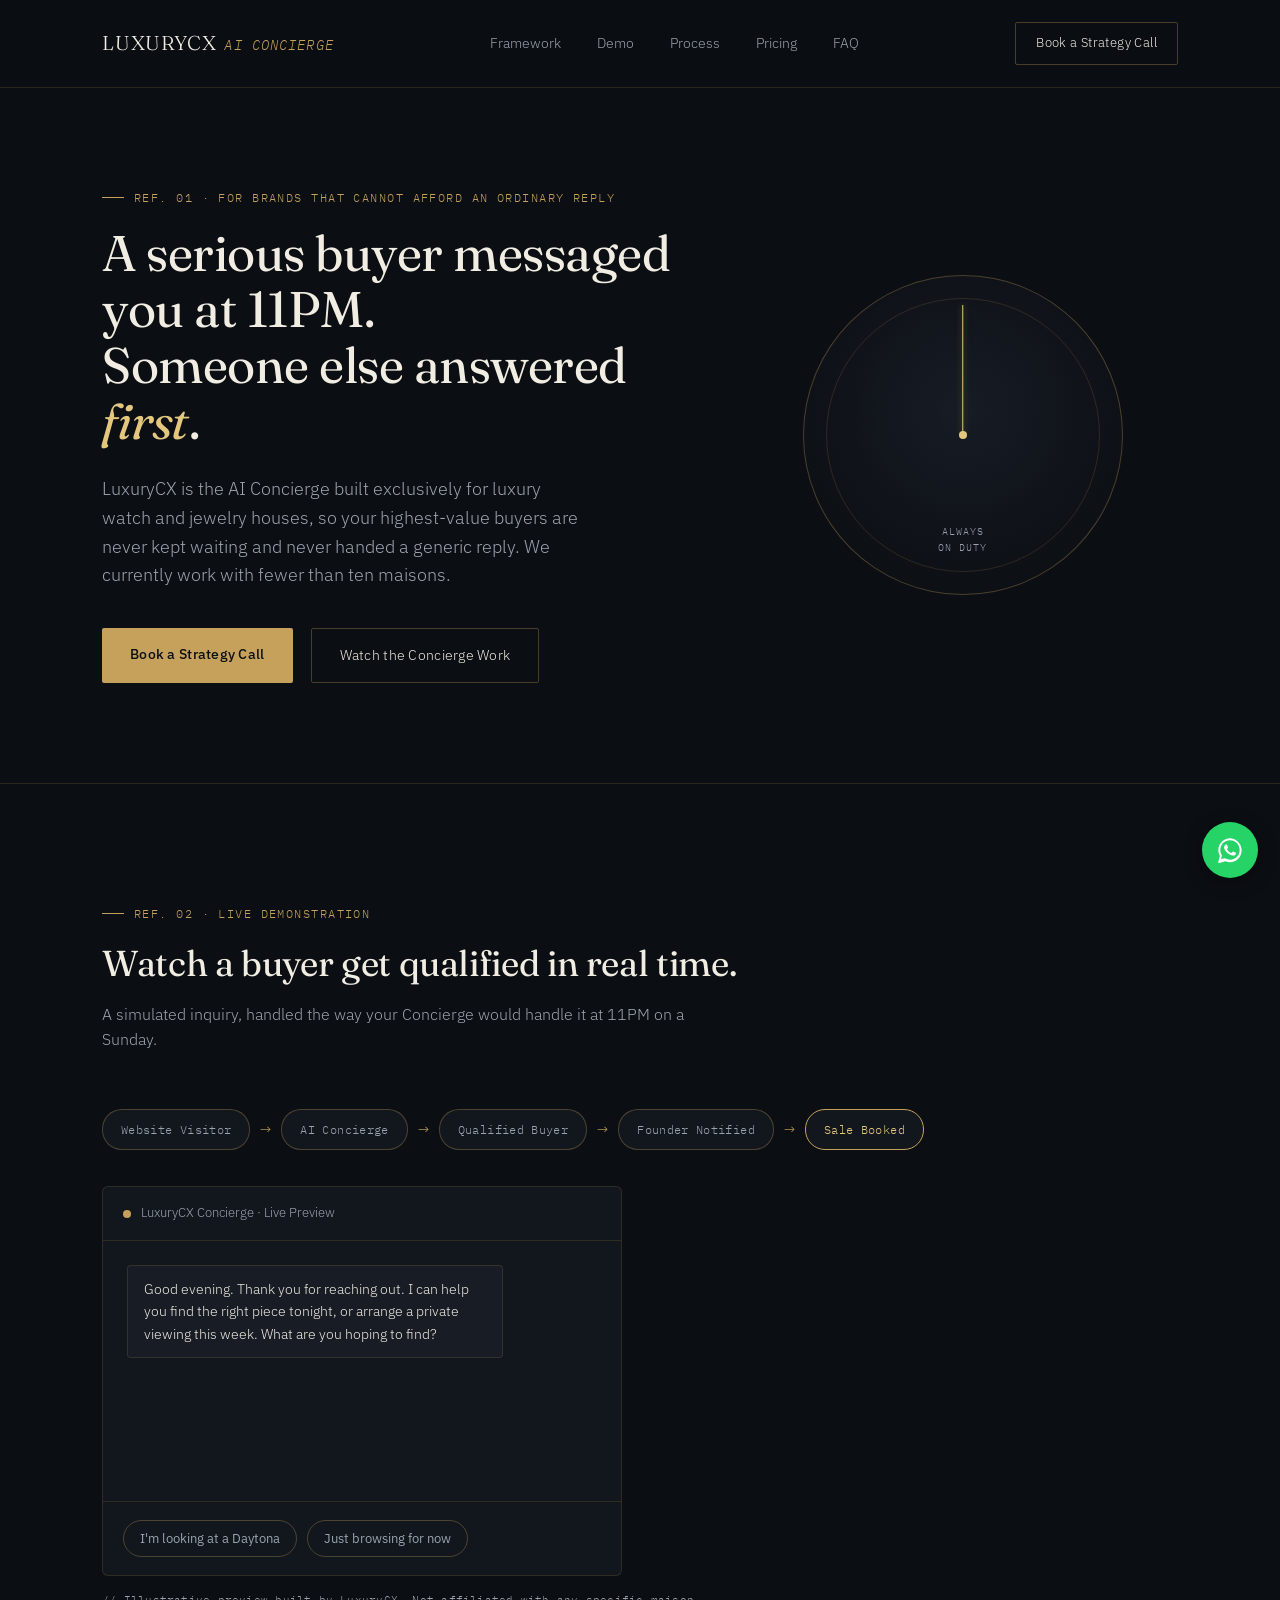
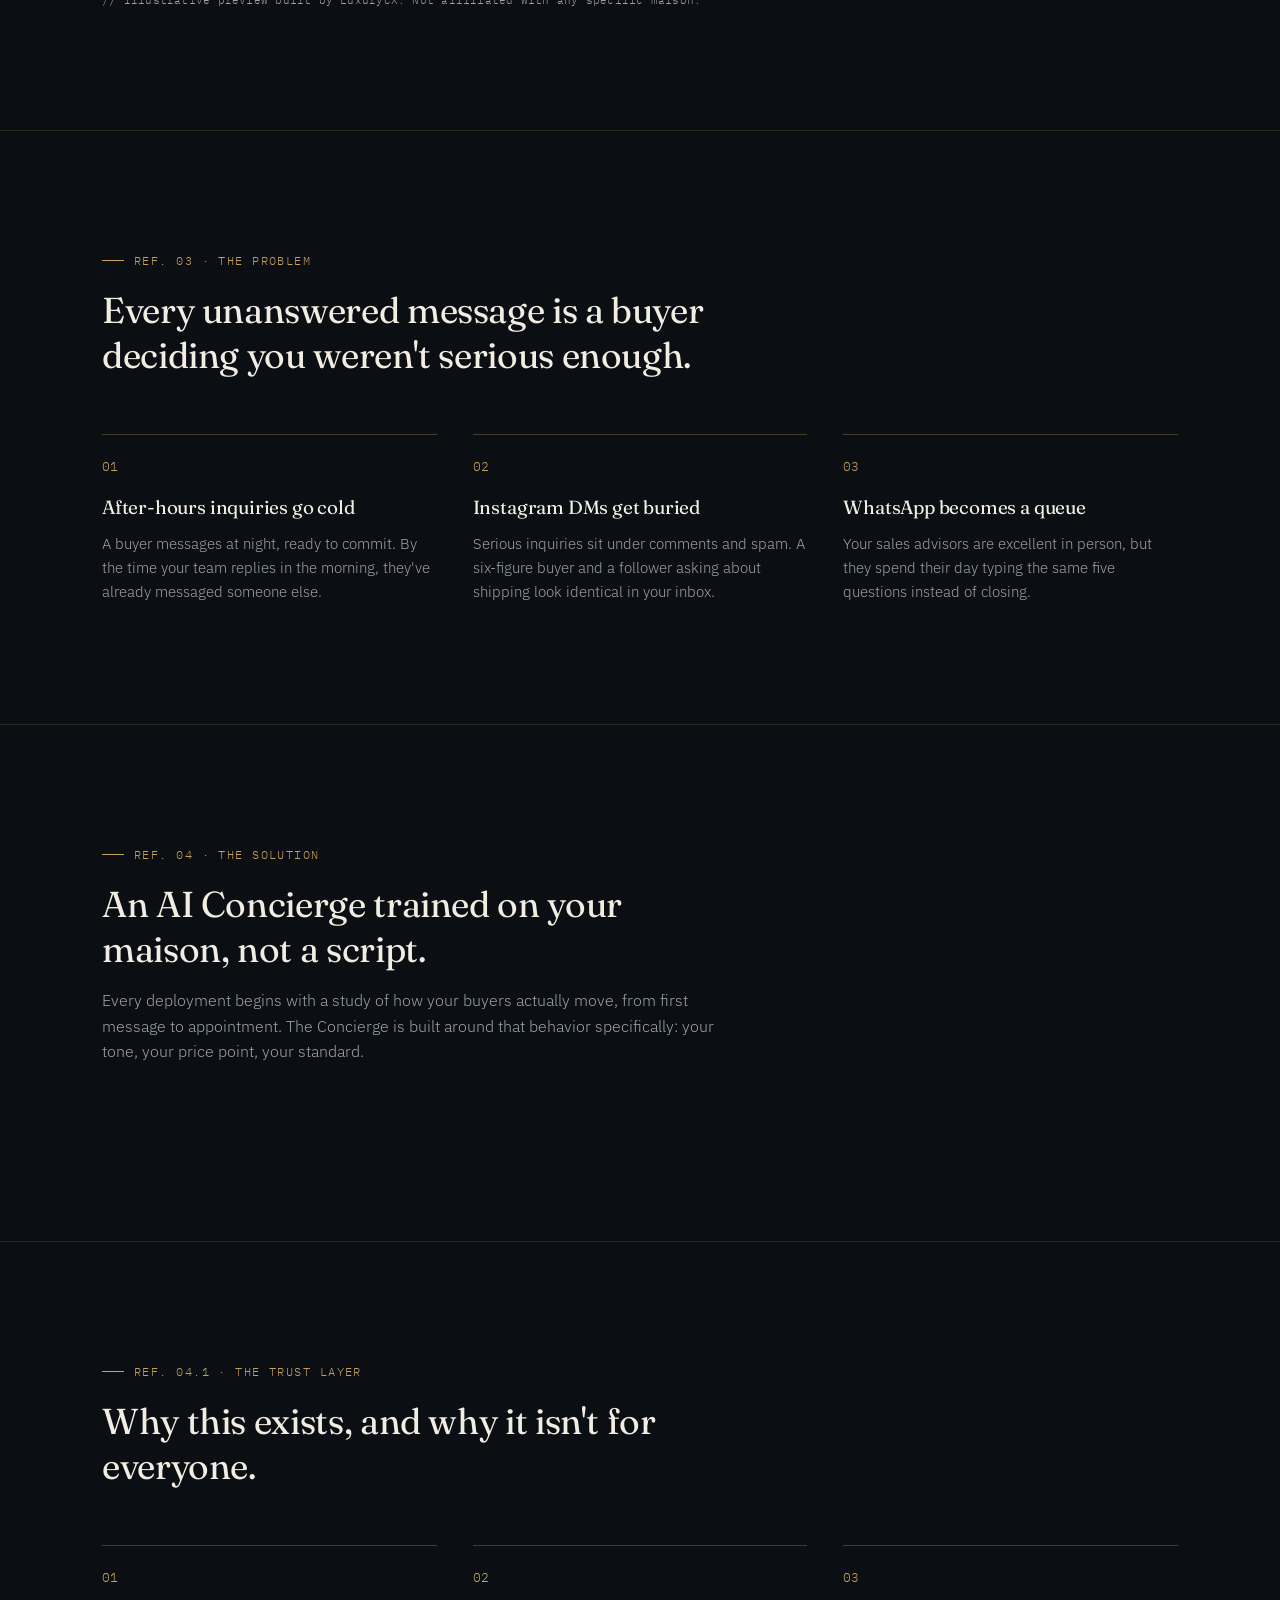
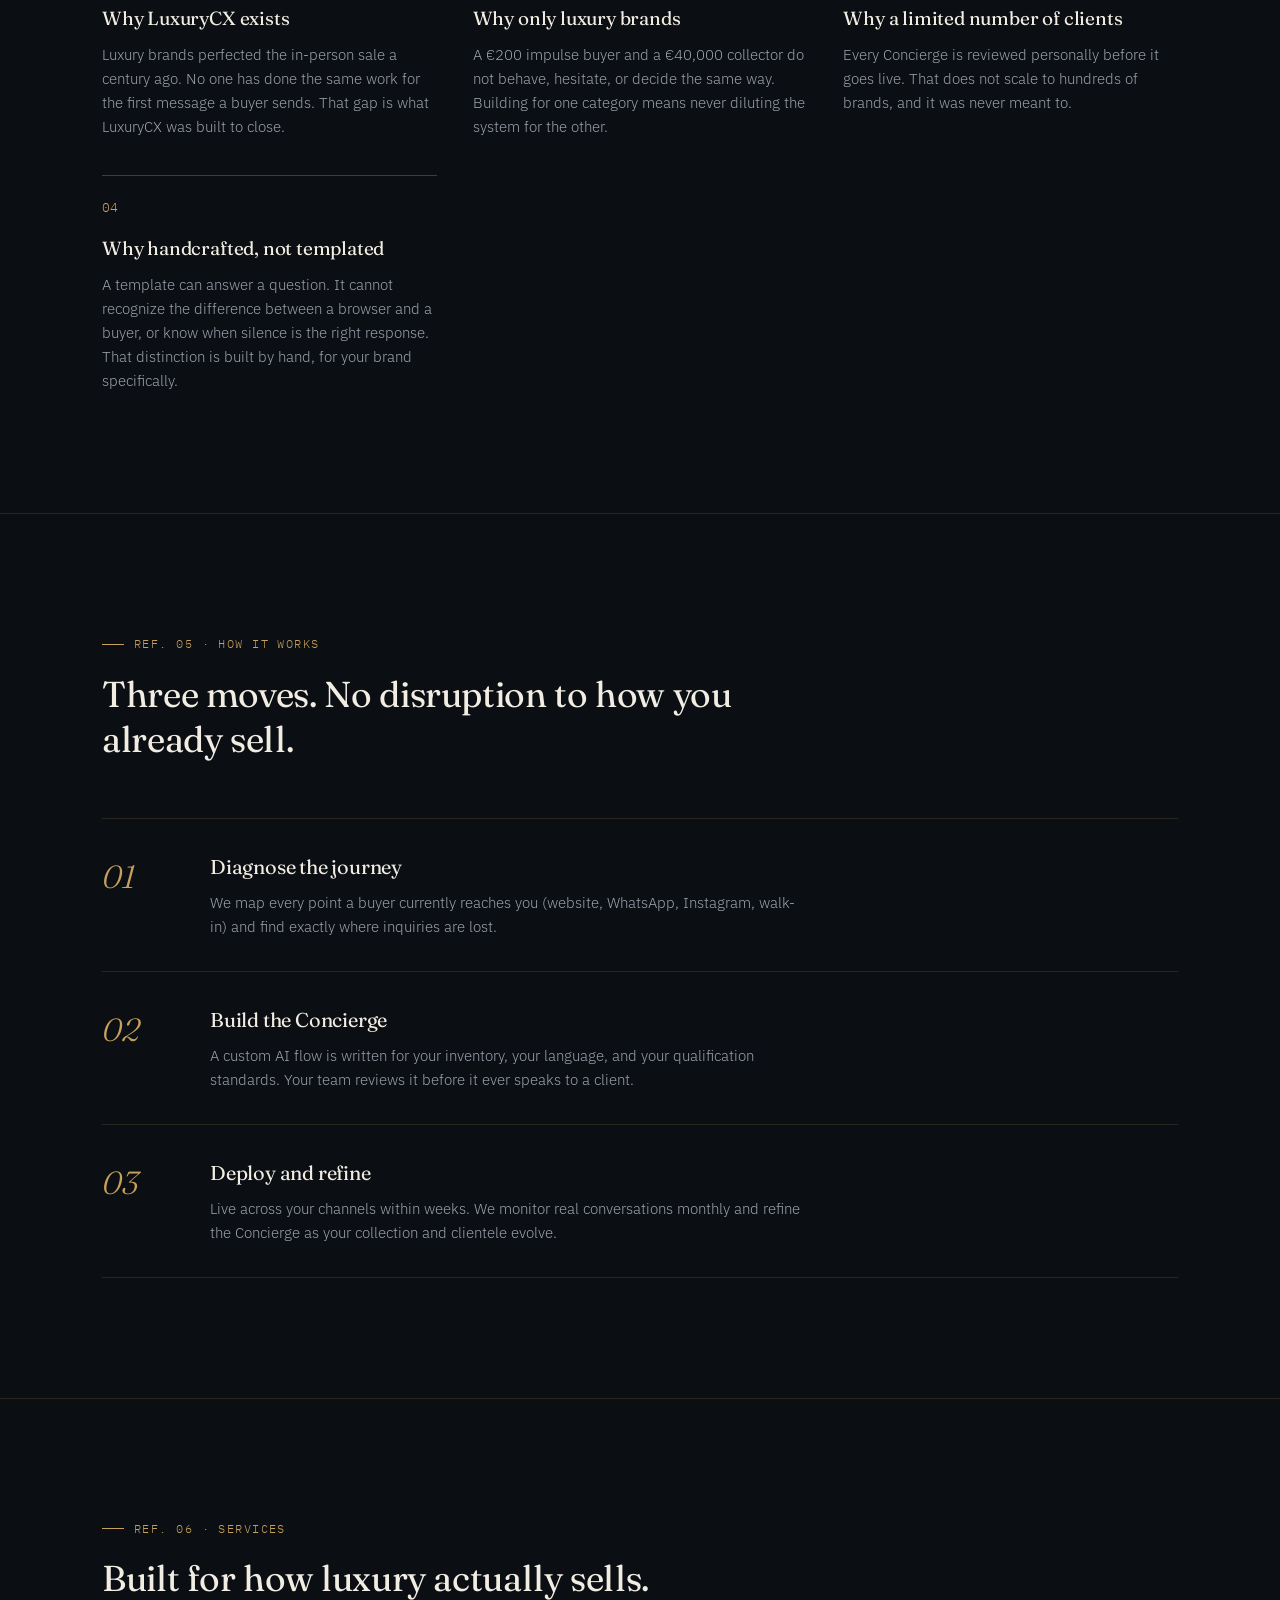
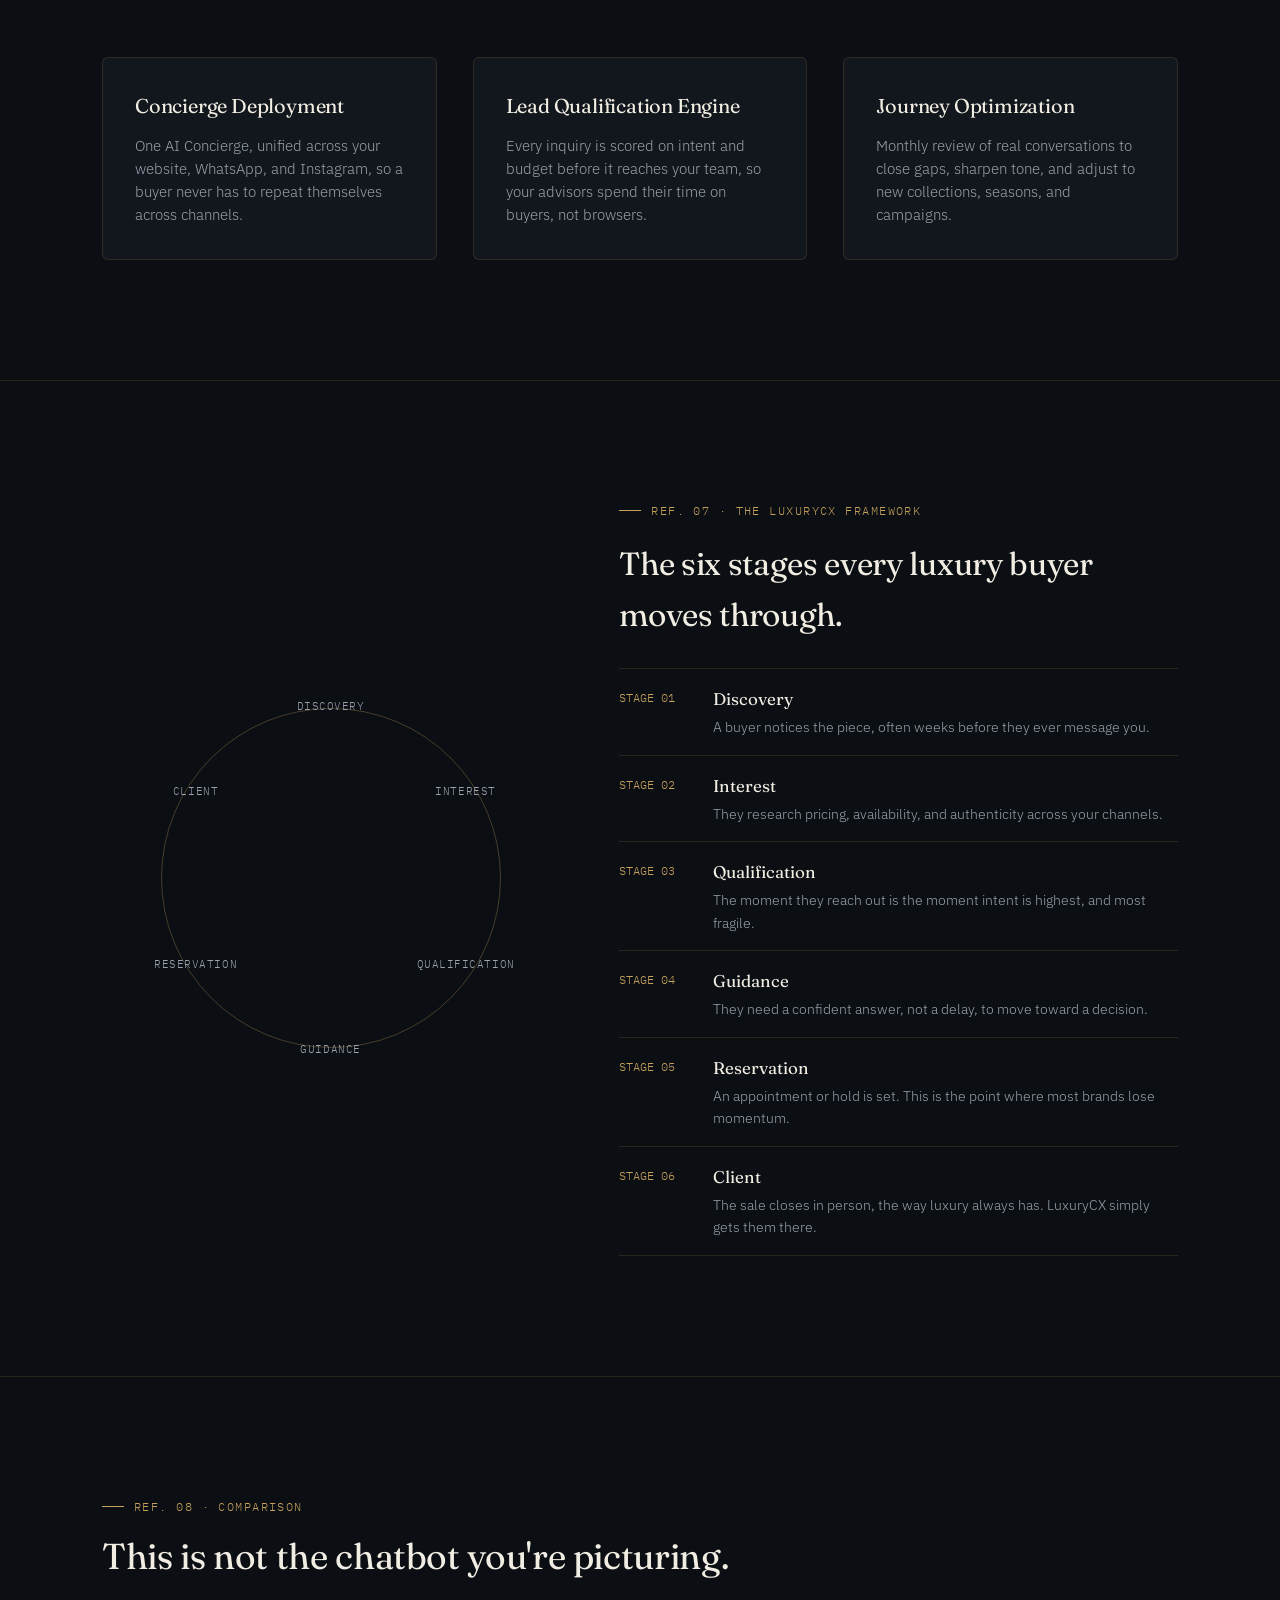
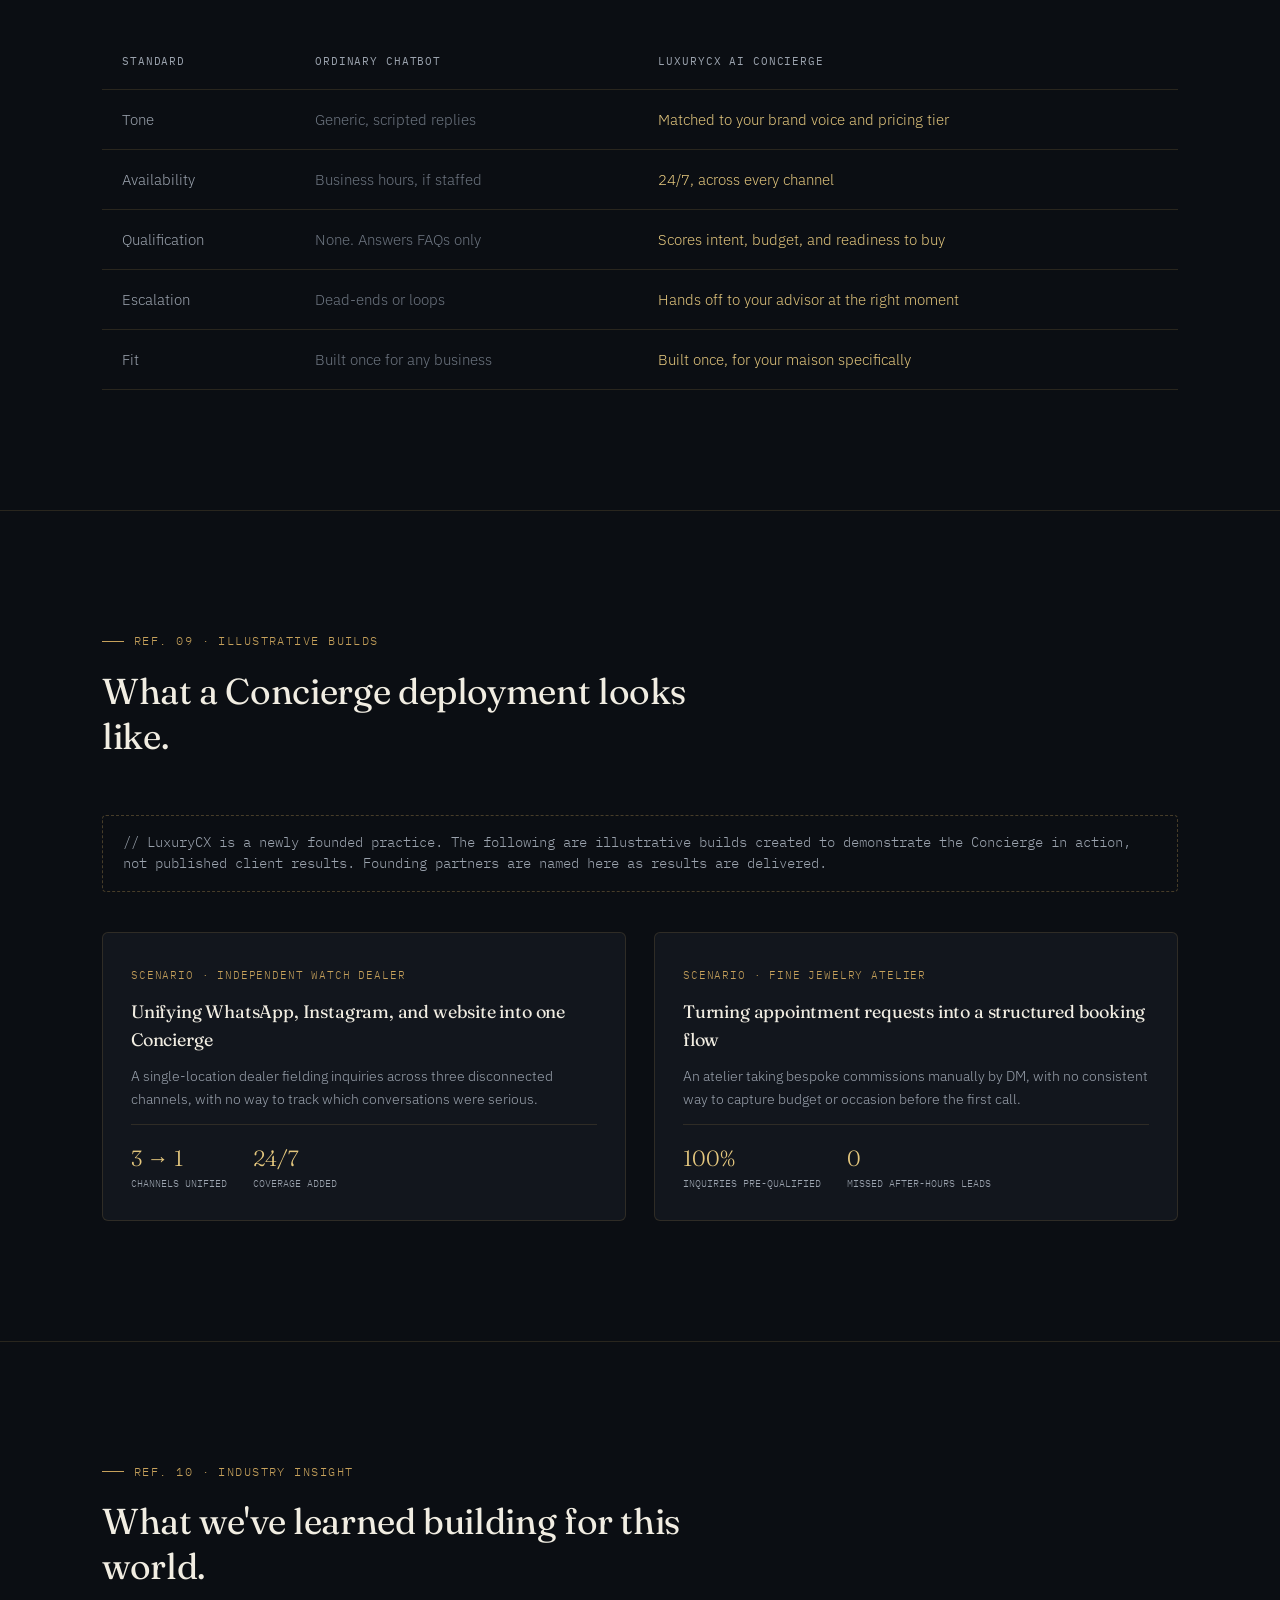
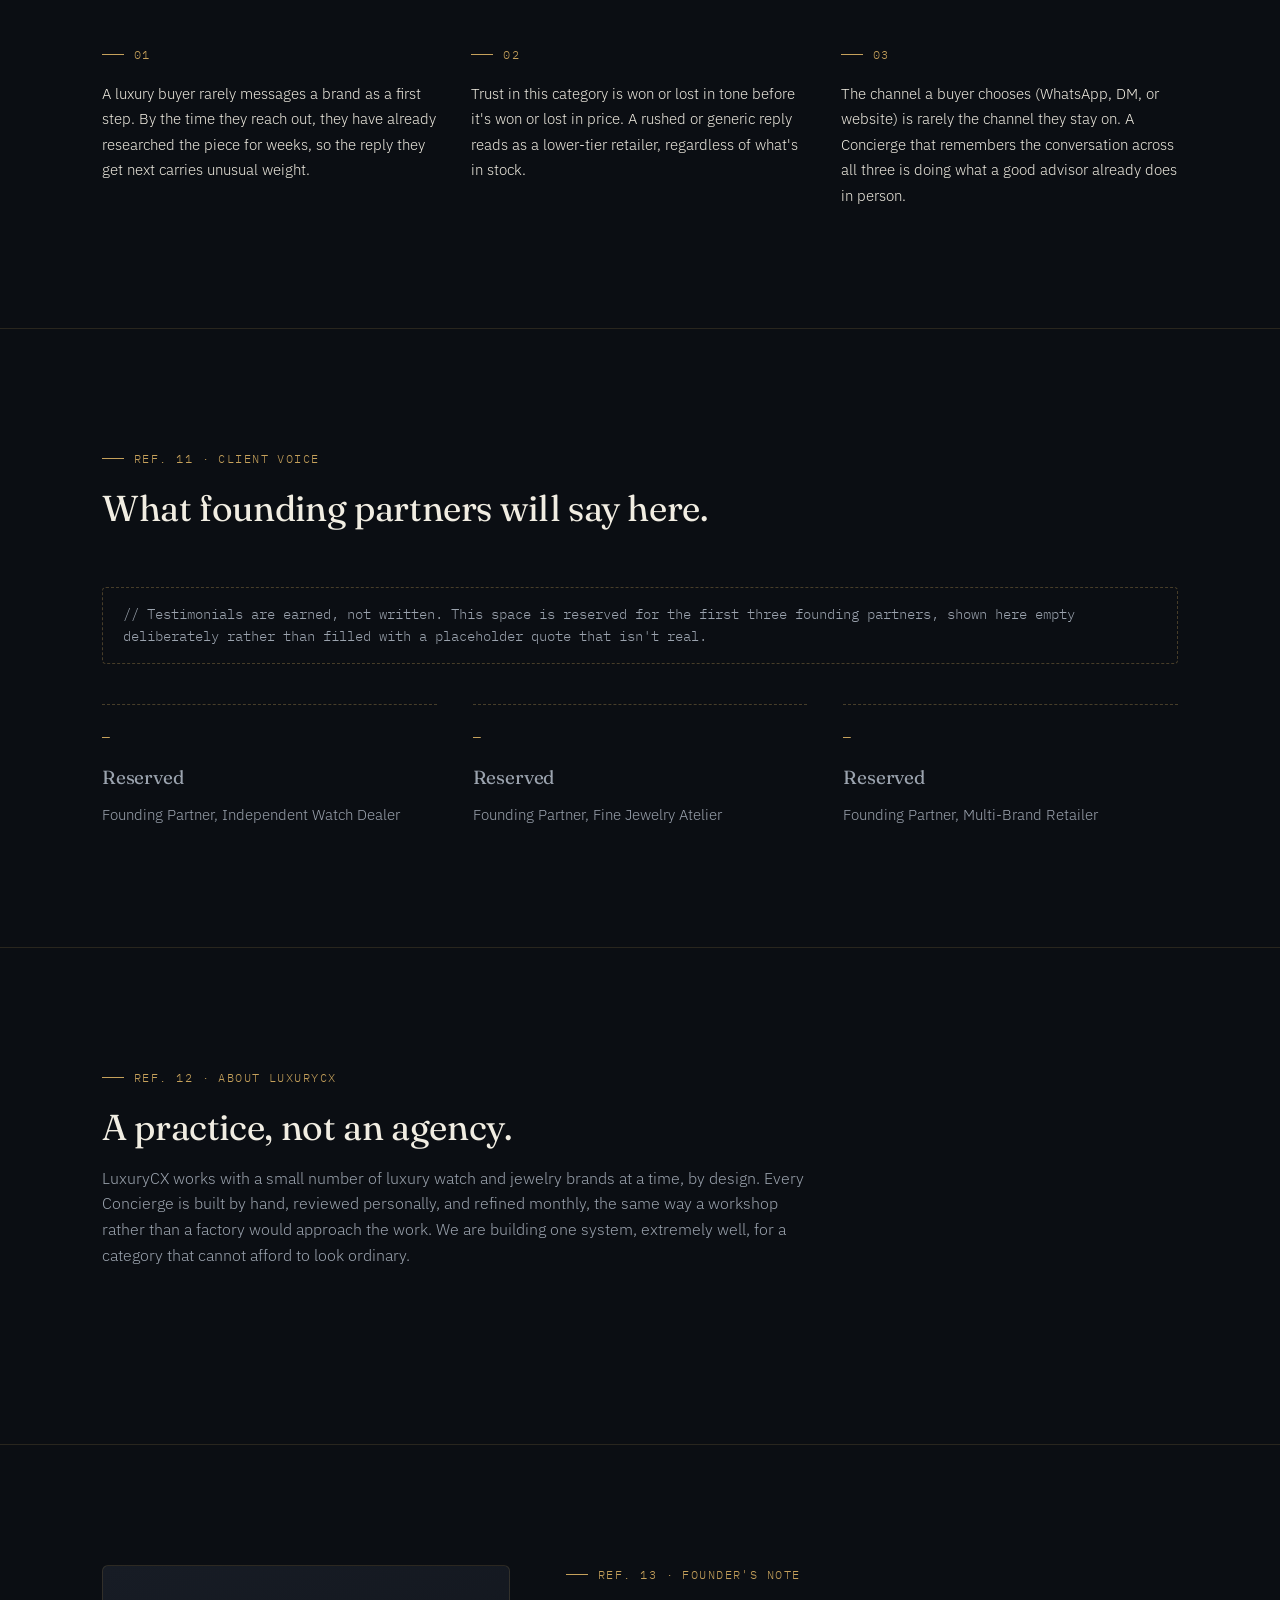
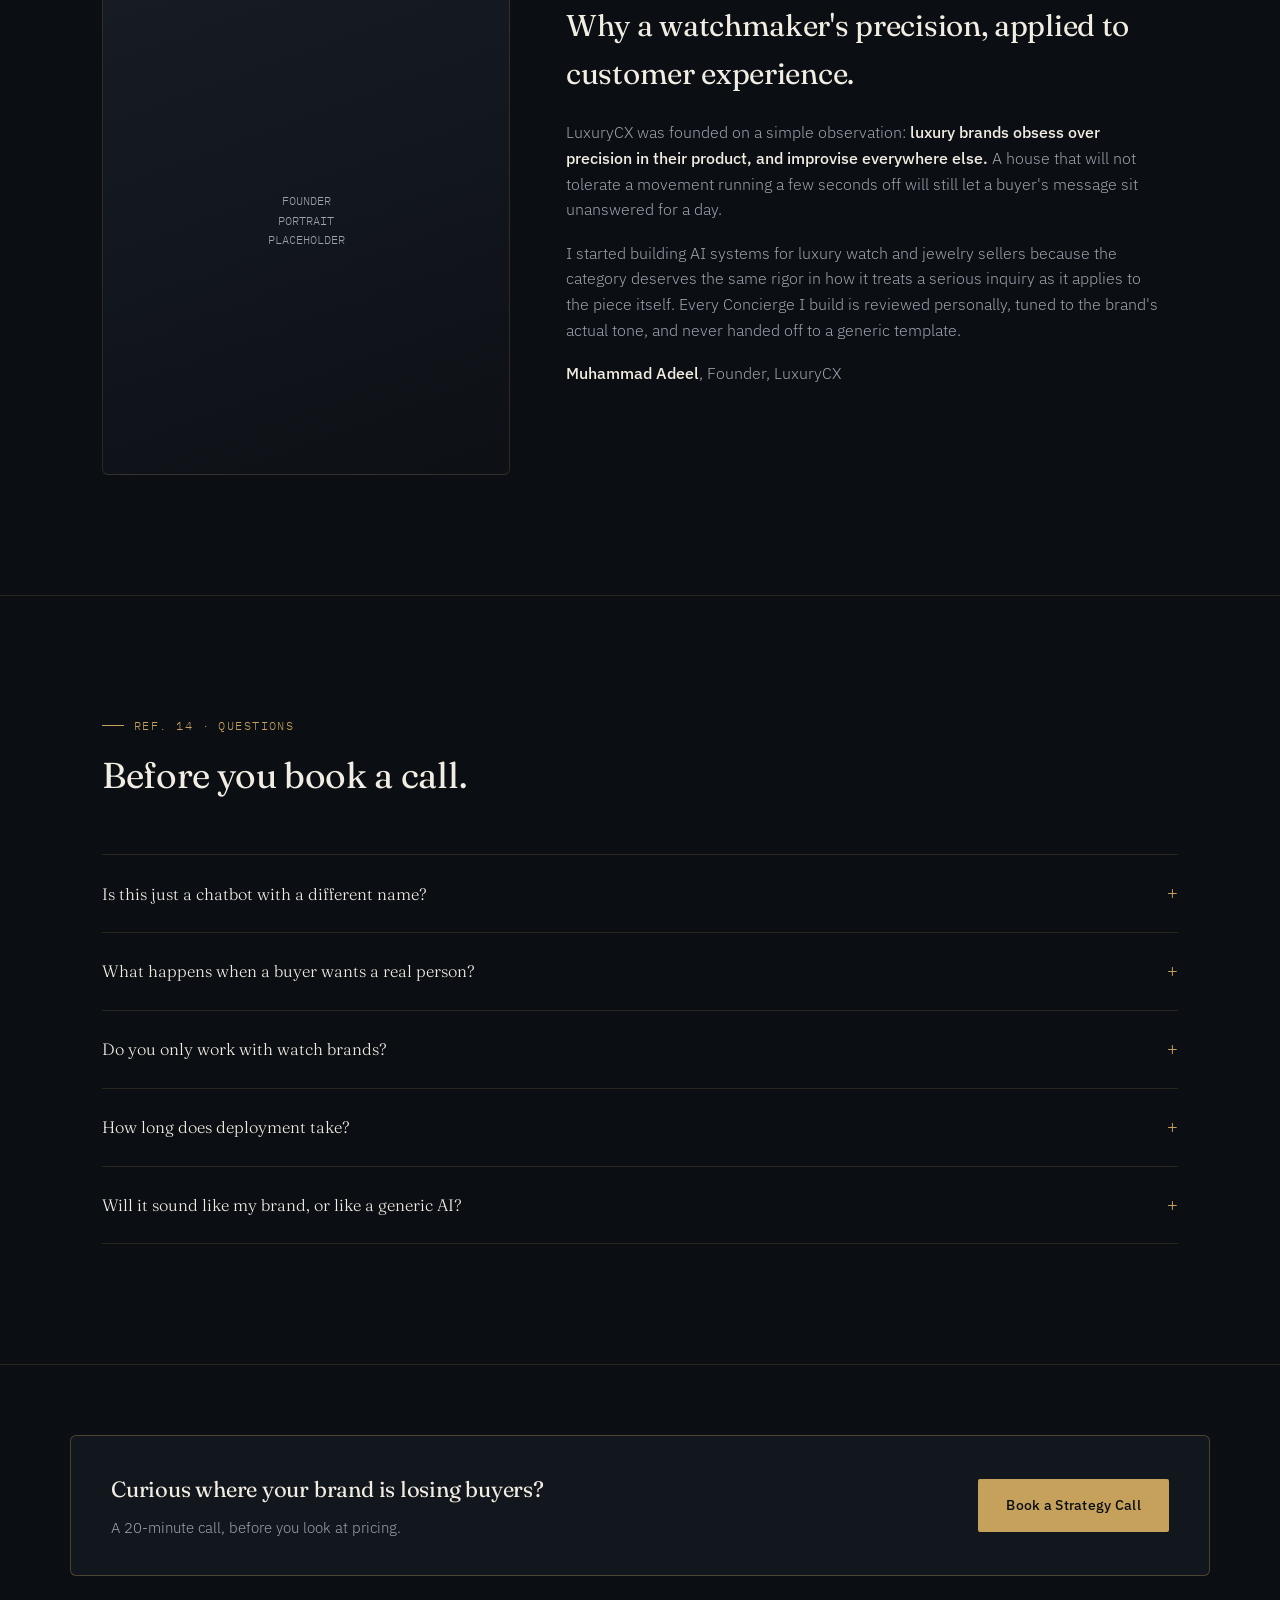
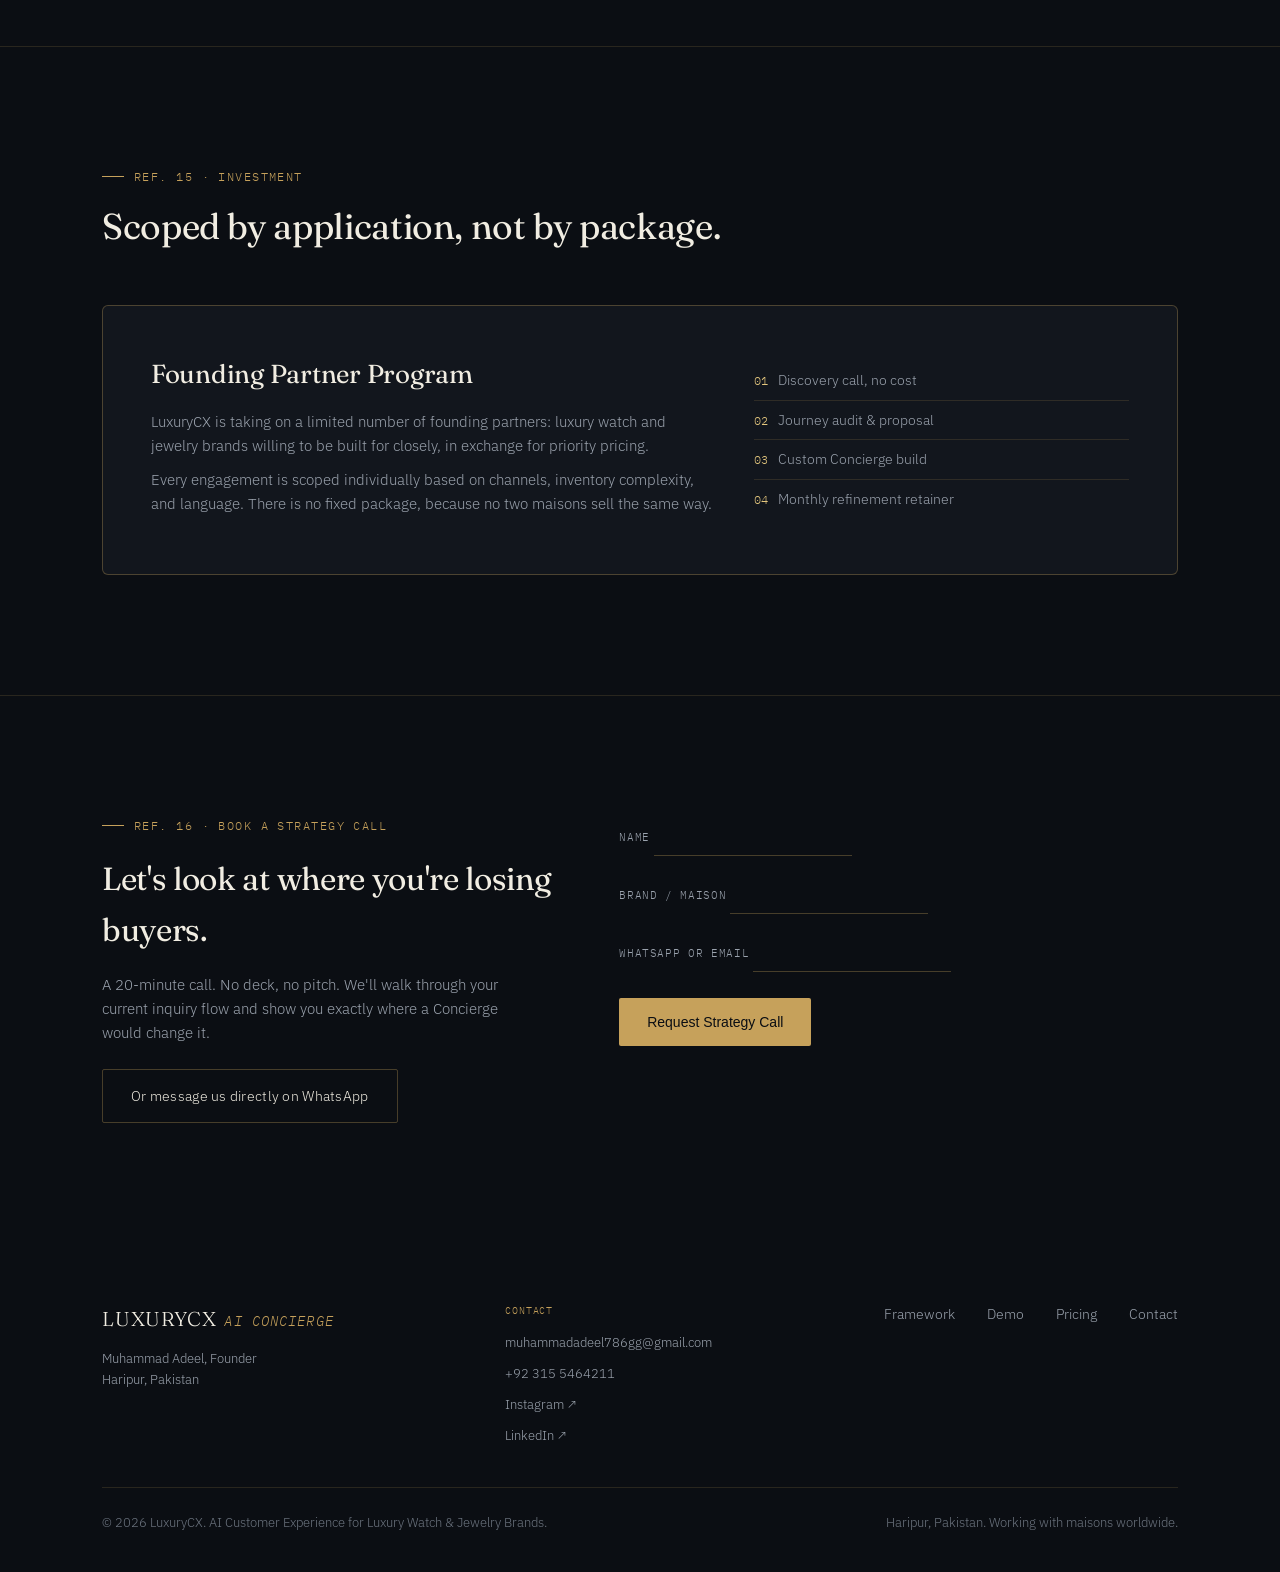
==== commit 7742e9af: "Version 0.6 – Split architecture files uploaded" ====
--- a/index.html
+++ b/index.html
@@ -3,330 +3,16 @@
 <head>
 <meta charset="UTF-8">
 <meta name="viewport" content="width=device-width, initial-scale=1.0">
-<title>Meridian — AI Customer Experience for Luxury Watch & Jewelry Brands</title>
+<title>LuxuryCX: AI Customer Experience for Luxury Watch & Jewelry Brands</title>
 <link rel="preconnect" href="https://fonts.googleapis.com">
 <link href="https://fonts.googleapis.com/css2?family=Fraunces:ital,opsz,wght@0,9..144,300;0,9..144,400;0,9..144,500;0,9..144,600;1,9..144,400;1,9..144,500&family=IBM+Plex+Sans:wght@300;400;500;600&family=IBM+Plex+Mono:wght@400;500&display=swap" rel="stylesheet">
-<style>
-  :root{
-    --ink:#0B0E13;
-    --panel:#12161D;
-    --panel-2:#171C25;
-    --gold:#C6A15B;
-    --gold-bright:#E4C77E;
-    --ivory:#F1EDE2;
-    --slate:#9BA3AE;
-    --hairline:rgba(198,161,91,0.16);
-    --hairline-strong:rgba(198,161,91,0.32);
-    --maxw:1140px;
-  }
-  *{box-sizing:border-box; margin:0; padding:0;}
-  html{scroll-behavior:smooth;}
-  body{
-    background:var(--ink);
-    color:var(--ivory);
-    font-family:'IBM Plex Sans', sans-serif;
-    font-weight:300;
-    line-height:1.6;
-    -webkit-font-smoothing:antialiased;
-  }
-  ::selection{ background:var(--gold); color:var(--ink); }
-  a{ color:inherit; text-decoration:none; }
-  img{ max-width:100%; display:block; }
-
-  .wrap{ max-width:var(--maxw); margin:0 auto; padding:0 32px; }
-
-  h1,h2,h3,h4{ font-family:'Fraunces', serif; font-weight:400; letter-spacing:-0.01em; color:var(--ivory); }
-
-  .eyebrow{
-    font-family:'IBM Plex Mono', monospace;
-    font-size:12px;
-    letter-spacing:0.12em;
-    color:var(--gold);
-    text-transform:uppercase;
-    display:flex;
-    align-items:center;
-    gap:10px;
-    margin-bottom:18px;
-  }
-  .eyebrow::before{ content:""; width:22px; height:1px; background:var(--gold); display:inline-block; }
-
-  section{ padding:120px 0; border-bottom:1px solid var(--hairline); }
-  section:last-of-type{ border-bottom:none; }
-
-  /* ===== NAV ===== */
-  header{
-    position:sticky; top:0; z-index:50;
-    background:rgba(11,14,19,0.86);
-    backdrop-filter:blur(10px);
-    border-bottom:1px solid var(--hairline);
-  }
-  nav.wrap{
-    display:flex; align-items:center; justify-content:space-between;
-    padding-top:22px; padding-bottom:22px;
-  }
-  .logo{
-    font-family:'Fraunces', serif; font-size:20px; letter-spacing:0.04em;
-    display:flex; align-items:baseline; gap:8px;
-  }
-  .logo span{ color:var(--gold); font-style:italic; font-size:14px; font-family:'IBM Plex Mono', monospace; letter-spacing:0.08em;}
-  .navlinks{ display:flex; gap:36px; font-size:14px; color:var(--slate); }
-  .navlinks a:hover{ color:var(--ivory); }
-  .navcta{
-    border:1px solid var(--hairline-strong);
-    padding:10px 20px;
-    font-size:13px;
-    letter-spacing:0.03em;
-    border-radius:2px;
-    color:var(--ivory);
-  }
-  .navcta:hover{ border-color:var(--gold); color:var(--gold-bright); }
-  .navburger{ display:none; }
-
-  /* ===== HERO ===== */
-  .hero{ padding-top:100px; padding-bottom:100px; border-bottom:1px solid var(--hairline); }
-  .hero-grid{ display:grid; grid-template-columns:1.15fr 0.85fr; gap:64px; align-items:center; }
-  .hero h1{ font-size:50px; line-height:1.12; margin-bottom:26px; font-weight:400; }
-  .hero h1 em{ font-style:italic; color:var(--gold-bright); }
-  .hero p.lede{ font-size:18px; color:var(--slate); max-width:480px; margin-bottom:38px; font-weight:300; }
-  .cta-row{ display:flex; gap:18px; flex-wrap:wrap; }
-  .btn-primary{
-    background:var(--gold); color:var(--ink); font-weight:500;
-    padding:15px 28px; border-radius:2px; font-size:14px; letter-spacing:0.02em;
-    display:inline-block;
-  }
-  .btn-primary:hover{ background:var(--gold-bright); }
-  .btn-secondary{
-    border:1px solid var(--hairline-strong); color:var(--ivory);
-    padding:15px 28px; border-radius:2px; font-size:14px; letter-spacing:0.02em;
-    display:inline-block;
-  }
-  .btn-secondary:hover{ border-color:var(--gold); color:var(--gold-bright); }
-
-  /* Dial signature */
-  .dial-wrap{ display:flex; justify-content:center; align-items:center; }
-  .dial{
-    position:relative; width:320px; height:320px; border-radius:50%;
-    border:1px solid var(--hairline-strong);
-    background:radial-gradient(circle at 50% 42%, #171C25 0%, #0d1015 70%);
-  }
-  .dial::before{
-    content:""; position:absolute; inset:22px; border-radius:50%;
-    border:1px solid var(--hairline);
-  }
-  .marker{
-    position:absolute; width:2px; height:12px; background:var(--gold);
-    left:50%; top:8px; transform-origin:1px 152px;
-    opacity:0.6;
-  }
-  .hand{
-    position:absolute; width:1.5px; height:130px; background:var(--gold-bright);
-    left:50%; top:50%; transform-origin:50% 100%;
-    transform:translate(-50%,-100%) rotate(0deg);
-    animation:sweep 8s linear infinite;
-    box-shadow:0 0 6px rgba(228,199,126,0.5);
-  }
-  .dial-center{
-    position:absolute; left:50%; top:50%; width:8px; height:8px; border-radius:50%;
-    background:var(--gold-bright); transform:translate(-50%,-50%);
-  }
-  .dial-label{
-    position:absolute; bottom:38px; left:50%; transform:translateX(-50%);
-    font-family:'IBM Plex Mono', monospace; font-size:10px; letter-spacing:0.1em; color:var(--slate);
-    text-align:center;
-  }
-  @keyframes sweep{ from{ transform:translate(-50%,-100%) rotate(0deg);} to{ transform:translate(-50%,-100%) rotate(360deg);} }
-
-  /* ===== SECTION HEADS ===== */
-  .sec-head{ max-width:640px; margin-bottom:56px; }
-  .sec-head h2{ font-size:36px; font-weight:400; line-height:1.25; }
-  .sec-head p{ color:var(--slate); font-size:16px; margin-top:16px; }
-
-  /* ===== DEMO ===== */
-  .journey-flow{
-    display:flex; align-items:center; flex-wrap:wrap; gap:0; margin-bottom:36px;
-  }
-  .jf-step{
-    background:var(--panel); border:1px solid var(--hairline-strong); border-radius:20px;
-    padding:10px 18px; font-family:'IBM Plex Mono', monospace; font-size:12px; color:var(--slate);
-    letter-spacing:0.03em;
-  }
-  .jf-step.jf-final{ color:var(--gold-bright); border-color:var(--gold); }
-  .jf-arrow{ color:var(--gold); padding:0 10px; font-size:14px; }
-  @media (max-width:880px){
-    .journey-flow{ flex-direction:column; align-items:flex-start; gap:8px; }
-    .jf-arrow{ transform:rotate(90deg); padding:2px 0 2px 18px; }
-  }
-
-  .demo-panel{
-    background:var(--panel); border:1px solid var(--hairline); border-radius:6px;
-    max-width:520px; overflow:hidden;
-  }
-  .demo-head{
-    padding:16px 20px; border-bottom:1px solid var(--hairline);
-    display:flex; align-items:center; gap:10px; font-size:13px; color:var(--slate);
-  }
-  .dot{ width:8px; height:8px; border-radius:50%; background:var(--gold); }
-  .demo-body{ padding:24px; min-height:260px; display:flex; flex-direction:column; gap:14px; }
-  .msg{ max-width:80%; padding:12px 16px; border-radius:4px; font-size:14px; }
-  .msg.bot{ background:var(--panel-2); align-self:flex-start; border:1px solid var(--hairline); }
-  .msg.user{ background:rgba(198,161,91,0.14); align-self:flex-end; border:1px solid var(--hairline-strong); color:var(--ivory); }
-  .demo-actions{ padding:18px 20px; border-top:1px solid var(--hairline); display:flex; gap:10px; flex-wrap:wrap; }
-  .chip{
-    font-size:13px; padding:9px 16px; border:1px solid var(--hairline-strong);
-    border-radius:20px; cursor:pointer; color:var(--slate); background:transparent;
-    font-family:'IBM Plex Sans', sans-serif;
-  }
-  .chip:hover{ border-color:var(--gold); color:var(--gold-bright); }
-  .demo-note{ font-family:'IBM Plex Mono', monospace; font-size:11px; color:var(--slate); margin-top:16px; letter-spacing:0.02em;}
-
-  /* ===== PROBLEM ===== */
-  .three-col{ display:grid; grid-template-columns:repeat(3,1fr); gap:36px; }
-  .prob-card{ border-top:1px solid var(--hairline-strong); padding-top:22px; }
-  .prob-card .num{ font-family:'IBM Plex Mono', monospace; color:var(--gold); font-size:13px; margin-bottom:14px; display:block; }
-  .prob-card h4{ font-size:19px; font-weight:400; margin-bottom:10px; }
-  .prob-card p{ color:var(--slate); font-size:15px; }
-
-  /* ===== HOW IT WORKS / PROCESS ===== */
-  .steps{ display:flex; flex-direction:column; }
-  .step{
-    display:grid; grid-template-columns:80px 1fr; gap:28px;
-    padding:32px 0; border-top:1px solid var(--hairline);
-  }
-  .step:last-child{ border-bottom:1px solid var(--hairline); }
-  .step .stepnum{ font-family:'Fraunces', serif; font-size:32px; color:var(--gold); font-weight:300; font-style:italic; }
-  .step h4{ font-size:20px; margin-bottom:8px; font-weight:400; }
-  .step p{ color:var(--slate); font-size:15px; max-width:600px; }
-
-  /* ===== SERVICES ===== */
-  .service-card{
-    background:var(--panel); border:1px solid var(--hairline); border-radius:6px; padding:32px;
-  }
-  .service-card .eyebrow{ margin-bottom:14px; }
-  .service-card h4{ font-size:20px; margin-bottom:12px; font-weight:400; }
-  .service-card p{ color:var(--slate); font-size:14.5px; }
-
-  /* ===== FRAMEWORK DIAL ===== */
-  .framework{ display:grid; grid-template-columns:0.9fr 1.1fr; gap:60px; align-items:center; }
-  .fw-dial{ position:relative; width:340px; height:340px; margin:0 auto; }
-  .fw-ring{ position:absolute; inset:0; border-radius:50%; border:1px solid var(--hairline-strong); }
-  .fw-point{
-    position:absolute; width:150px; text-align:center; font-family:'IBM Plex Mono', monospace;
-    font-size:11px; color:var(--slate); letter-spacing:0.05em;
-  }
-  .fw-list{ list-style:none; }
-  .fw-list li{ display:flex; gap:18px; padding:16px 0; border-top:1px solid var(--hairline); }
-  .fw-list li:last-child{ border-bottom:1px solid var(--hairline); }
-  .fw-list .stg{ font-family:'IBM Plex Mono', monospace; color:var(--gold); font-size:12px; min-width:76px; padding-top:3px; }
-  .fw-list h5{ font-family:'Fraunces', serif; font-weight:400; font-size:17px; margin-bottom:4px; }
-  .fw-list p{ color:var(--slate); font-size:14px; }
-
-  /* ===== COMPARISON ===== */
-  table.cmp{ width:100%; border-collapse:collapse; }
-  table.cmp th, table.cmp td{ text-align:left; padding:18px 20px; border-bottom:1px solid var(--hairline); font-size:14.5px; }
-  table.cmp th{ font-family:'IBM Plex Mono', monospace; font-size:11px; letter-spacing:0.08em; text-transform:uppercase; color:var(--slate); font-weight:400; }
-  table.cmp td.label{ color:var(--slate); }
-  table.cmp td.good{ color:var(--gold-bright); }
-  table.cmp td.bad{ color:#6d7580; }
-
-  /* ===== CASE STUDIES ===== */
-  .case-note{
-    border:1px dashed var(--hairline-strong); padding:16px 20px; border-radius:4px;
-    font-size:13.5px; color:var(--slate); margin-bottom:40px; font-family:'IBM Plex Mono', monospace;
-  }
-  .case-grid{ display:grid; grid-template-columns:repeat(2,1fr); gap:28px; }
-  .case-card{ background:var(--panel); border:1px solid var(--hairline); border-radius:6px; padding:28px; }
-  .case-card .tag{ font-family:'IBM Plex Mono', monospace; font-size:10.5px; color:var(--gold); letter-spacing:0.08em; margin-bottom:14px; display:inline-block; }
-  .case-card h4{ font-size:18px; margin-bottom:10px; font-weight:400; }
-  .case-card p{ color:var(--slate); font-size:14px; margin-bottom:14px; }
-  .case-metric{ display:flex; gap:26px; border-top:1px solid var(--hairline); padding-top:16px; }
-  .case-metric div span{ display:block; }
-  .case-metric .v{ font-family:'Fraunces', serif; font-size:22px; color:var(--gold-bright); }
-  .case-metric .l{ font-family:'IBM Plex Mono', monospace; font-size:10px; color:var(--slate); }
-
-  /* ===== INSIGHTS ===== */
-  .insight-grid{ display:grid; grid-template-columns:repeat(3,1fr); gap:32px; }
-  .insight-card p{ font-size:15px; color:var(--ivory); line-height:1.7; }
-  .insight-card .eyebrow{ margin-bottom:16px; }
-
-  /* ===== FOUNDER ===== */
-  .founder{ display:grid; grid-template-columns:0.8fr 1.2fr; gap:56px; align-items:start; }
-  .founder-photo{
-    width:100%; aspect-ratio:4/5; border-radius:6px; border:1px solid var(--hairline);
-    background:linear-gradient(160deg, #171C25, #0d1015);
-    display:flex; align-items:center; justify-content:center;
-    font-family:'IBM Plex Mono', monospace; font-size:12px; color:var(--slate); text-align:center; padding:20px;
-  }
-  .founder p{ color:var(--slate); font-size:16px; margin-bottom:18px; max-width:600px; }
-  .founder p strong{ color:var(--ivory); font-weight:500; }
-
-  /* ===== FAQ ===== */
-  .faq-item{ border-top:1px solid var(--hairline); }
-  .faq-item:last-child{ border-bottom:1px solid var(--hairline); }
-  .faq-q{
-    padding:24px 0; display:flex; justify-content:space-between; align-items:center;
-    cursor:pointer; font-size:16.5px; color:var(--ivory); font-family:'Fraunces', serif;
-  }
-  .faq-q .plus{ font-family:'IBM Plex Mono', monospace; color:var(--gold); font-size:18px; transition:transform 0.25s; }
-  .faq-a{ max-height:0; overflow:hidden; transition:max-height 0.3s ease; color:var(--slate); font-size:14.5px; }
-  .faq-a-inner{ padding-bottom:22px; max-width:640px; }
-  .faq-item.open .faq-a{ max-height:200px; }
-  .faq-item.open .plus{ transform:rotate(45deg); }
-
-  /* ===== PRICING ===== */
-  .pricing-panel{
-    background:var(--panel); border:1px solid var(--hairline-strong); border-radius:6px;
-    padding:48px; display:grid; grid-template-columns:1.2fr 0.8fr; gap:40px; align-items:center;
-  }
-  .pricing-panel h3{ font-size:26px; margin-bottom:14px; font-weight:400; }
-  .pricing-panel p{ color:var(--slate); font-size:15px; margin-bottom:10px; }
-  .pricing-list{ list-style:none; }
-  .pricing-list li{ font-size:14px; color:var(--slate); padding:8px 0; border-top:1px solid var(--hairline); }
-  .pricing-list li:first-child{ border-top:none; }
-  .pricing-list li span{ color:var(--gold-bright); font-family:'IBM Plex Mono', monospace; font-size:12px; margin-right:10px; }
-
-  /* ===== CONTACT ===== */
-  .contact-grid{ display:grid; grid-template-columns:0.9fr 1.1fr; gap:60px; }
-  form{ display:flex; flex-direction:column; gap:18px; }
-  label{ font-family:'IBM Plex Mono', monospace; font-size:11px; letter-spacing:0.06em; color:var(--slate); text-transform:uppercase; }
-  input, textarea{
-    background:transparent; border:none; border-bottom:1px solid var(--hairline-strong);
-    color:var(--ivory); font-family:'IBM Plex Sans', sans-serif; font-size:15px;
-    padding:10px 2px; outline:none;
-  }
-  input:focus, textarea:focus{ border-color:var(--gold); }
-  textarea{ resize:vertical; min-height:80px; }
-  .submit-btn{
-    background:var(--gold); color:var(--ink); font-weight:500; border:none;
-    padding:16px 28px; border-radius:2px; font-size:14px; cursor:pointer; margin-top:8px; width:fit-content;
-  }
-  .submit-btn:hover{ background:var(--gold-bright); }
-
-  /* ===== FOOTER ===== */
-  footer{ padding:60px 0 40px; }
-  .foot-grid{ display:flex; justify-content:space-between; align-items:flex-start; flex-wrap:wrap; gap:30px; margin-bottom:40px; }
-  .foot-links{ display:flex; gap:32px; font-size:14px; color:var(--slate); }
-  .foot-links a:hover{ color:var(--gold-bright); }
-  .foot-bottom{ font-size:12.5px; color:#6d7580; border-top:1px solid var(--hairline); padding-top:24px; display:flex; justify-content:space-between; flex-wrap:wrap; gap:12px; }
-
-  @media (max-width:880px){
-    .hero-grid, .framework, .founder, .contact-grid, .pricing-panel{ grid-template-columns:1fr; }
-    .three-col, .insight-grid, .case-grid{ grid-template-columns:1fr; }
-    .navlinks{ display:none; }
-    .hero h1{ font-size:36px; }
-    .dial-wrap{ margin-top:40px; }
-    section{ padding:80px 0; }
-  }
-
-  @media (prefers-reduced-motion: reduce){
-    .hand{ animation:none; }
-  }
-</style>
+<link rel="stylesheet" href="styles.css">
 </head>
 <body>
 
 <header>
   <nav class="wrap">
-    <div class="logo">MERIDIAN <span>AI CONCIERGE</span></div>
+    <div class="logo">LUXURYCX <span>AI CONCIERGE</span></div>
     <div class="navlinks">
       <a href="#framework">Framework</a>
       <a href="#demo">Demo</a>
@@ -334,7 +20,7 @@
       <a href="#pricing">Pricing</a>
       <a href="#faq">FAQ</a>
     </div>
-    <a href="#contact" class="navcta">Book a Strategy Call</a>
+    <a href="https://wa.me/923155464211?text=Hi%2C%20I'd%20like%20to%20book%20a%20strategy%20call%20with%20LuxuryCX." target="_blank" rel="noopener" class="navcta">Book a Strategy Call</a>
   </nav>
 </header>
 
@@ -342,11 +28,11 @@
 <section class="hero">
   <div class="wrap hero-grid">
     <div>
-      <div class="eyebrow">Ref. 01 — For Brands That Cannot Afford an Ordinary Reply</div>
+      <div class="eyebrow">Ref. 01 · For Brands That Cannot Afford an Ordinary Reply</div>
       <h1>A serious buyer messaged you at 11PM.<br>Someone else answered <em>first</em>.</h1>
-      <p class="lede">Meridian is the AI Concierge built exclusively for luxury watch and jewelry houses — so your highest-value buyers are never kept waiting, and never handed a generic reply. We work with a limited number of maisons at a time. This is not software for everyone.</p>
+      <p class="lede">LuxuryCX is the AI Concierge built exclusively for luxury watch and jewelry houses, so your highest-value buyers are never kept waiting and never handed a generic reply. We currently work with fewer than ten maisons.</p>
       <div class="cta-row">
-        <a href="#contact" class="btn-primary">Book a Strategy Call</a>
+        <a href="https://wa.me/923155464211?text=Hi%2C%20I'd%20like%20to%20book%20a%20strategy%20call%20with%20LuxuryCX." target="_blank" rel="noopener" class="btn-primary">Book a Strategy Call</a>
         <a href="#demo" class="btn-secondary">Watch the Concierge Work</a>
       </div>
     </div>
@@ -364,7 +50,7 @@
 <section id="demo">
   <div class="wrap">
     <div class="sec-head">
-      <div class="eyebrow">Ref. 02 — Live Demonstration</div>
+      <div class="eyebrow">Ref. 02 · Live Demonstration</div>
       <h2>Watch a buyer get qualified in real time.</h2>
       <p>A simulated inquiry, handled the way your Concierge would handle it at 11PM on a Sunday.</p>
     </div>
@@ -380,16 +66,16 @@
       <div class="jf-step jf-final"><span>Sale Booked</span></div>
     </div>
     <div class="demo-panel">
-      <div class="demo-head"><span class="dot"></span> Meridian Concierge — Live Preview</div>
+      <div class="demo-head"><span class="dot"></span> LuxuryCX Concierge · Live Preview</div>
       <div class="demo-body" id="demoBody">
-        <div class="msg bot">Good evening. Thank you for reaching out — I can help you find the right piece tonight, or arrange a private viewing this week. What are you hoping to find?</div>
+        <div class="msg bot">Good evening. Thank you for reaching out. I can help you find the right piece tonight, or arrange a private viewing this week. What are you hoping to find?</div>
       </div>
       <div class="demo-actions" id="demoActions">
         <button class="chip" onclick="demoStep(1)">I'm looking at a Daytona</button>
         <button class="chip" onclick="demoStep(2)">Just browsing for now</button>
       </div>
     </div>
-    <div class="demo-note">// Illustrative preview built by Meridian. Not affiliated with any specific maison.</div>
+    <div class="demo-note">// Illustrative preview built by LuxuryCX. Not affiliated with any specific maison.</div>
   </div>
 </section>
 
@@ -397,7 +83,7 @@
 <section>
   <div class="wrap">
     <div class="sec-head">
-      <div class="eyebrow">Ref. 03 — The Problem</div>
+      <div class="eyebrow">Ref. 03 · The Problem</div>
       <h2>Every unanswered message is a buyer deciding you weren't serious enough.</h2>
     </div>
     <div class="three-col">
@@ -414,7 +100,7 @@
       <div class="prob-card">
         <span class="num">03</span>
         <h4>WhatsApp becomes a queue</h4>
-        <p>Your sales advisors are excellent in person — but they're spending their day typing the same five questions instead of closing.</p>
+        <p>Your sales advisors are excellent in person, but they spend their day typing the same five questions instead of closing.</p>
       </div>
     </div>
   </div>
@@ -424,9 +110,9 @@
 <section>
   <div class="wrap">
     <div class="sec-head">
-      <div class="eyebrow">Ref. 04 — The Solution</div>
-      <h2>An AI Concierge trained on your maison — not a script.</h2>
-      <p>Every deployment begins with a study of how your buyers actually move — from first message to appointment. The Concierge is built around that behavior specifically: your tone, your price point, your standard.</p>
+      <div class="eyebrow">Ref. 04 · The Solution</div>
+      <h2>An AI Concierge trained on your maison, not a script.</h2>
+      <p>Every deployment begins with a study of how your buyers actually move, from first message to appointment. The Concierge is built around that behavior specifically: your tone, your price point, your standard.</p>
     </div>
   </div>
 </section>
@@ -435,14 +121,14 @@
 <section>
   <div class="wrap">
     <div class="sec-head">
-      <div class="eyebrow">Ref. 04.1 — The Trust Layer</div>
+      <div class="eyebrow">Ref. 04.1 · The Trust Layer</div>
       <h2>Why this exists, and why it isn't for everyone.</h2>
     </div>
     <div class="three-col">
       <div class="prob-card">
         <span class="num">01</span>
-        <h4>Why Meridian exists</h4>
-        <p>Luxury brands perfected the in-person sale a century ago. No one has done the same work for the first message a buyer sends. That gap is what Meridian was built to close.</p>
+        <h4>Why LuxuryCX exists</h4>
+        <p>Luxury brands perfected the in-person sale a century ago. No one has done the same work for the first message a buyer sends. That gap is what LuxuryCX was built to close.</p>
       </div>
       <div class="prob-card">
         <span class="num">02</span>
@@ -452,7 +138,7 @@
       <div class="prob-card">
         <span class="num">03</span>
         <h4>Why a limited number of clients</h4>
-        <p>Every Concierge is reviewed personally before it goes live. That does not scale to hundreds of brands — and it was never meant to.</p>
+        <p>Every Concierge is reviewed personally before it goes live. That does not scale to hundreds of brands, and it was never meant to.</p>
       </div>
     </div>
     <div class="three-col" style="margin-top:36px;">
@@ -469,17 +155,17 @@
 <section id="process">
   <div class="wrap">
     <div class="sec-head">
-      <div class="eyebrow">Ref. 05 — How It Works</div>
+      <div class="eyebrow">Ref. 05 · How It Works</div>
       <h2>Three moves. No disruption to how you already sell.</h2>
     </div>
     <div class="steps">
       <div class="step">
         <div class="stepnum">01</div>
-        <div><h4>Diagnose the journey</h4><p>We map every point a buyer currently reaches you — website, WhatsApp, Instagram, walk-in — and find exactly where inquiries are lost.</p></div>
+        <div><h4>Diagnose the journey</h4><p>We map every point a buyer currently reaches you (website, WhatsApp, Instagram, walk-in) and find exactly where inquiries are lost.</p></div>
       </div>
       <div class="step">
         <div class="stepnum">02</div>
-        <div><h4>Build the Concierge</h4><p>A custom AI flow is written for your inventory, your language, and your qualification standards — reviewed by your team before it ever speaks to a client.</p></div>
+        <div><h4>Build the Concierge</h4><p>A custom AI flow is written for your inventory, your language, and your qualification standards. Your team reviews it before it ever speaks to a client.</p></div>
       </div>
       <div class="step">
         <div class="stepnum">03</div>
@@ -493,13 +179,13 @@
 <section>
   <div class="wrap">
     <div class="sec-head">
-      <div class="eyebrow">Ref. 06 — Services</div>
+      <div class="eyebrow">Ref. 06 · Services</div>
       <h2>Built for how luxury actually sells.</h2>
     </div>
     <div class="three-col">
       <div class="service-card">
         <h4>Concierge Deployment</h4>
-        <p>One AI Concierge, unified across your website, WhatsApp, and Instagram — so a buyer never has to repeat themselves across channels.</p>
+        <p>One AI Concierge, unified across your website, WhatsApp, and Instagram, so a buyer never has to repeat themselves across channels.</p>
       </div>
       <div class="service-card">
         <h4>Lead Qualification Engine</h4>
@@ -526,15 +212,15 @@
       <div class="fw-point" style="top:22%; left:-40px;">CLIENT</div>
     </div>
     <div>
-      <div class="eyebrow">Ref. 07 — The Meridian Framework</div>
+      <div class="eyebrow">Ref. 07 · The LuxuryCX Framework</div>
       <h2 style="font-size:32px; margin-bottom:28px;">The six stages every luxury buyer moves through.</h2>
       <ul class="fw-list">
-        <li><span class="stg">STAGE 01</span><div><h5>Discovery</h5><p>A buyer notices the piece — often weeks before they ever message you.</p></div></li>
+        <li><span class="stg">STAGE 01</span><div><h5>Discovery</h5><p>A buyer notices the piece, often weeks before they ever message you.</p></div></li>
         <li><span class="stg">STAGE 02</span><div><h5>Interest</h5><p>They research pricing, availability, and authenticity across your channels.</p></div></li>
-        <li><span class="stg">STAGE 03</span><div><h5>Qualification</h5><p>The moment they reach out is the moment intent is highest — and most fragile.</p></div></li>
+        <li><span class="stg">STAGE 03</span><div><h5>Qualification</h5><p>The moment they reach out is the moment intent is highest, and most fragile.</p></div></li>
         <li><span class="stg">STAGE 04</span><div><h5>Guidance</h5><p>They need a confident answer, not a delay, to move toward a decision.</p></div></li>
-        <li><span class="stg">STAGE 05</span><div><h5>Reservation</h5><p>An appointment or hold is set — the point where most brands lose momentum.</p></div></li>
-        <li><span class="stg">STAGE 06</span><div><h5>Client</h5><p>The sale closes in person, the way luxury always has — Meridian simply gets them there.</p></div></li>
+        <li><span class="stg">STAGE 05</span><div><h5>Reservation</h5><p>An appointment or hold is set. This is the point where most brands lose momentum.</p></div></li>
+        <li><span class="stg">STAGE 06</span><div><h5>Client</h5><p>The sale closes in person, the way luxury always has. LuxuryCX simply gets them there.</p></div></li>
       </ul>
     </div>
   </div>
@@ -544,14 +230,14 @@
 <section>
   <div class="wrap">
     <div class="sec-head">
-      <div class="eyebrow">Ref. 08 — Comparison</div>
+      <div class="eyebrow">Ref. 08 · Comparison</div>
       <h2>This is not the chatbot you're picturing.</h2>
     </div>
     <table class="cmp">
-      <tr><th>Standard</th><th>Ordinary Chatbot</th><th>Meridian AI Concierge</th></tr>
+      <tr><th>Standard</th><th>Ordinary Chatbot</th><th>LuxuryCX AI Concierge</th></tr>
       <tr><td class="label">Tone</td><td class="bad">Generic, scripted replies</td><td class="good">Matched to your brand voice and pricing tier</td></tr>
       <tr><td class="label">Availability</td><td class="bad">Business hours, if staffed</td><td class="good">24/7, across every channel</td></tr>
-      <tr><td class="label">Qualification</td><td class="bad">None — answers FAQs only</td><td class="good">Scores intent, budget, and readiness to buy</td></tr>
+      <tr><td class="label">Qualification</td><td class="bad">None. Answers FAQs only</td><td class="good">Scores intent, budget, and readiness to buy</td></tr>
       <tr><td class="label">Escalation</td><td class="bad">Dead-ends or loops</td><td class="good">Hands off to your advisor at the right moment</td></tr>
       <tr><td class="label">Fit</td><td class="bad">Built once for any business</td><td class="good">Built once, for your maison specifically</td></tr>
     </table>
@@ -562,13 +248,13 @@
 <section>
   <div class="wrap">
     <div class="sec-head">
-      <div class="eyebrow">Ref. 09 — Illustrative Builds</div>
+      <div class="eyebrow">Ref. 09 · Illustrative Builds</div>
       <h2>What a Concierge deployment looks like.</h2>
     </div>
-    <div class="case-note">// Meridian is a newly founded practice. The following are illustrative builds created to demonstrate the Concierge in action — not published client results. Founding partners are named here as results are delivered.</div>
+    <div class="case-note">// LuxuryCX is a newly founded practice. The following are illustrative builds created to demonstrate the Concierge in action, not published client results. Founding partners are named here as results are delivered.</div>
     <div class="case-grid">
       <div class="case-card">
-        <span class="tag">SCENARIO — INDEPENDENT WATCH DEALER</span>
+        <span class="tag">SCENARIO · INDEPENDENT WATCH DEALER</span>
         <h4>Unifying WhatsApp, Instagram, and website into one Concierge</h4>
         <p>A single-location dealer fielding inquiries across three disconnected channels, with no way to track which conversations were serious.</p>
         <div class="case-metric">
@@ -577,7 +263,7 @@
         </div>
       </div>
       <div class="case-card">
-        <span class="tag">SCENARIO — FINE JEWELRY ATELIER</span>
+        <span class="tag">SCENARIO · FINE JEWELRY ATELIER</span>
         <h4>Turning appointment requests into a structured booking flow</h4>
         <p>An atelier taking bespoke commissions manually by DM, with no consistent way to capture budget or occasion before the first call.</p>
         <div class="case-metric">
@@ -593,13 +279,13 @@
 <section>
   <div class="wrap">
     <div class="sec-head">
-      <div class="eyebrow">Ref. 10 — Industry Insight</div>
+      <div class="eyebrow">Ref. 10 · Industry Insight</div>
       <h2>What we've learned building for this world.</h2>
     </div>
     <div class="insight-grid">
       <div class="insight-card">
         <div class="eyebrow">01</div>
-        <p>A luxury buyer rarely messages a brand as a first step. By the time they reach out, they've already researched the piece for weeks — the reply they get next carries unusual weight.</p>
+        <p>A luxury buyer rarely messages a brand as a first step. By the time they reach out, they have already researched the piece for weeks, so the reply they get next carries unusual weight.</p>
       </div>
       <div class="insight-card">
         <div class="eyebrow">02</div>
@@ -607,7 +293,7 @@
       </div>
       <div class="insight-card">
         <div class="eyebrow">03</div>
-        <p>The channel a buyer chooses — WhatsApp, DM, or website — is rarely the channel they stay on. A Concierge that remembers the conversation across all three is doing what a good advisor already does in person.</p>
+        <p>The channel a buyer chooses (WhatsApp, DM, or website) is rarely the channel they stay on. A Concierge that remembers the conversation across all three is doing what a good advisor already does in person.</p>
       </div>
     </div>
   </div>
@@ -617,10 +303,10 @@
 <section>
   <div class="wrap">
     <div class="sec-head">
-      <div class="eyebrow">Ref. 11 — Client Voice</div>
+      <div class="eyebrow">Ref. 11 · Client Voice</div>
       <h2>What founding partners will say here.</h2>
     </div>
-    <div class="case-note">// Testimonials are earned, not written. This space is reserved for the first three founding partners — shown here empty deliberately, rather than filled with a placeholder quote that isn't real.</div>
+    <div class="case-note">// Testimonials are earned, not written. This space is reserved for the first three founding partners, shown here empty deliberately rather than filled with a placeholder quote that isn't real.</div>
     <div class="three-col">
       <div class="prob-card" style="border-top:1px dashed var(--hairline-strong);">
         <span class="num">—</span>
@@ -645,9 +331,9 @@
 <section>
   <div class="wrap">
     <div class="sec-head" style="max-width:720px;">
-      <div class="eyebrow">Ref. 12 — About Meridian</div>
+      <div class="eyebrow">Ref. 12 · About LuxuryCX</div>
       <h2>A practice, not an agency.</h2>
-      <p>Meridian works with a small number of luxury watch and jewelry brands at a time, by design. Every Concierge is built by hand, reviewed personally, and refined monthly — the same way a workshop, not a factory, would approach the work. We are not building software for everyone. We are building one system, extremely well, for a category that cannot afford to look ordinary.</p>
+      <p>LuxuryCX works with a small number of luxury watch and jewelry brands at a time, by design. Every Concierge is built by hand, reviewed personally, and refined monthly, the same way a workshop rather than a factory would approach the work. We are building one system, extremely well, for a category that cannot afford to look ordinary.</p>
     </div>
   </div>
 </section>
@@ -657,11 +343,11 @@
   <div class="wrap founder">
     <div class="founder-photo">FOUNDER<br>PORTRAIT<br>PLACEHOLDER</div>
     <div>
-      <div class="eyebrow">Ref. 13 — Founder's Note</div>
+      <div class="eyebrow">Ref. 13 · Founder's Note</div>
       <h2 style="font-size:30px; margin-bottom:22px;">Why a watchmaker's precision, applied to customer experience.</h2>
-      <p>Meridian was founded on a simple observation: <strong>luxury brands obsess over precision in their product, and improvise everywhere else.</strong> A house that will not tolerate a movement running a few seconds off will still let a buyer's message sit unanswered for a day.</p>
+      <p>LuxuryCX was founded on a simple observation: <strong>luxury brands obsess over precision in their product, and improvise everywhere else.</strong> A house that will not tolerate a movement running a few seconds off will still let a buyer's message sit unanswered for a day.</p>
       <p>I started building AI systems for luxury watch and jewelry sellers because the category deserves the same rigor in how it treats a serious inquiry as it applies to the piece itself. Every Concierge I build is reviewed personally, tuned to the brand's actual tone, and never handed off to a generic template.</p>
-      <p><strong>Muhammad Adeel</strong> — Founder, Meridian</p>
+      <p><strong>Muhammad Adeel</strong>, Founder, LuxuryCX</p>
     </div>
   </div>
 </section>
@@ -670,21 +356,21 @@
 <section id="faq">
   <div class="wrap">
     <div class="sec-head">
-      <div class="eyebrow">Ref. 14 — Questions</div>
+      <div class="eyebrow">Ref. 14 · Questions</div>
       <h2>Before you book a call.</h2>
     </div>
     <div class="faq-list">
       <div class="faq-item">
         <div class="faq-q" onclick="toggleFaq(this)">Is this just a chatbot with a different name? <span class="plus">+</span></div>
-        <div class="faq-a"><div class="faq-a-inner">No. A chatbot answers questions. A Concierge qualifies intent, matches tone to your brand, and knows when to bring in a human — which is most of the time, for your highest-value buyers.</div></div>
+        <div class="faq-a"><div class="faq-a-inner">No. A chatbot answers questions. A Concierge qualifies intent, matches tone to your brand, and knows when to bring in a human, which is most of the time, for your highest-value buyers.</div></div>
       </div>
       <div class="faq-item">
         <div class="faq-q" onclick="toggleFaq(this)">What happens when a buyer wants a real person? <span class="plus">+</span></div>
-        <div class="faq-a"><div class="faq-a-inner">The Concierge is built to recognize that moment and hand off immediately — with full context passed to your advisor, so the buyer never repeats themselves.</div></div>
+        <div class="faq-a"><div class="faq-a-inner">The Concierge is built to recognize that moment and hand off immediately, with full context passed to your advisor, so the buyer never repeats themselves.</div></div>
       </div>
       <div class="faq-item">
         <div class="faq-q" onclick="toggleFaq(this)">Do you only work with watch brands? <span class="plus">+</span></div>
-        <div class="faq-a"><div class="faq-a-inner">Watches and fine jewelry are the focus, deliberately. The buying psychology, trust signals, and objection patterns in this category are specific — and that specialization is what makes the Concierge feel native to your business.</div></div>
+        <div class="faq-a"><div class="faq-a-inner">Watches and fine jewelry are the focus, deliberately. The buying psychology, trust signals, and objection patterns in this category are specific, and that specialization is what makes the Concierge feel native to your business.</div></div>
       </div>
       <div class="faq-item">
         <div class="faq-q" onclick="toggleFaq(this)">How long does deployment take? <span class="plus">+</span></div>
@@ -705,7 +391,7 @@
       <h3 style="font-size:22px; font-weight:400; margin-bottom:8px;">Curious where your brand is losing buyers?</h3>
       <p style="color:var(--slate); font-size:14.5px;">A 20-minute call, before you look at pricing.</p>
     </div>
-    <a href="#contact" class="btn-primary">Book a Strategy Call</a>
+    <a href="https://wa.me/923155464211?text=Hi%2C%20I'd%20like%20to%20book%20a%20strategy%20call%20with%20LuxuryCX." target="_blank" rel="noopener" class="btn-primary">Book a Strategy Call</a>
   </div>
 </section>
 
@@ -713,17 +399,17 @@
 <section id="pricing">
   <div class="wrap">
     <div class="sec-head">
-      <div class="eyebrow">Ref. 15 — Investment</div>
+      <div class="eyebrow">Ref. 15 · Investment</div>
       <h2>Scoped by application, not by package.</h2>
     </div>
     <div class="pricing-panel">
       <div>
         <h3>Founding Partner Program</h3>
-        <p>Meridian is taking on a limited number of founding partners — luxury watch and jewelry brands willing to be built for closely, in exchange for priority pricing.</p>
+        <p>LuxuryCX is taking on a limited number of founding partners: luxury watch and jewelry brands willing to be built for closely, in exchange for priority pricing.</p>
         <p>Every engagement is scoped individually based on channels, inventory complexity, and language. There is no fixed package, because no two maisons sell the same way.</p>
       </div>
       <ul class="pricing-list">
-        <li><span>01</span>Discovery call — no cost</li>
+        <li><span>01</span>Discovery call, no cost</li>
         <li><span>02</span>Journey audit &amp; proposal</li>
         <li><span>03</span>Custom Concierge build</li>
         <li><span>04</span>Monthly refinement retainer</li>
@@ -736,11 +422,12 @@
 <section id="contact">
   <div class="wrap contact-grid">
     <div>
-      <div class="eyebrow">Ref. 16 — Book a Strategy Call</div>
+      <div class="eyebrow">Ref. 16 · Book a Strategy Call</div>
       <h2 style="font-size:32px; margin-bottom:18px;">Let's look at where you're losing buyers.</h2>
-      <p style="color:var(--slate); font-size:15px; max-width:420px;">A 20-minute call. No deck, no pitch — we'll walk through your current inquiry flow and show you exactly where a Concierge would change it.</p>
-    </div>
-    <form onsubmit="event.preventDefault(); alert('This form is a design placeholder — connect it to your email or booking tool.');">
+      <p style="color:var(--slate); font-size:15px; max-width:420px; margin-bottom:24px;">A 20-minute call. No deck, no pitch. We'll walk through your current inquiry flow and show you exactly where a Concierge would change it.</p>
+      <a href="https://wa.me/923155464211?text=Hi%2C%20I'd%20like%20to%20book%20a%20strategy%20call%20with%20LuxuryCX." target="_blank" rel="noopener" class="btn-secondary" style="display:inline-block;">Or message us directly on WhatsApp</a>
+    </div>
+    <form onsubmit="event.preventDefault(); alert('This form is a design placeholder. Connect it to your email or booking tool.');">
       <div>
         <label>Name</label>
         <input type="text" required>
@@ -750,17 +437,9 @@
         <input type="text" required>
       </div>
       <div>
-        <label>Website</label>
-        <input type="text">
-      </div>
-      <div>
         <label>WhatsApp or Email</label>
         <input type="text" required>
       </div>
-      <div>
-        <label>Where are you losing the most inquiries?</label>
-        <textarea></textarea>
-      </div>
       <button class="submit-btn" type="submit">Request Strategy Call</button>
     </form>
   </div>
@@ -769,7 +448,17 @@
 <footer>
   <div class="wrap">
     <div class="foot-grid">
-      <div class="logo">MERIDIAN <span>AI CONCIERGE</span></div>
+      <div>
+        <div class="logo">LUXURYCX <span>AI CONCIERGE</span></div>
+        <p style="color:var(--slate); font-size:13px; margin-top:14px; max-width:280px;">Muhammad Adeel, Founder<br>Haripur, Pakistan</p>
+      </div>
+      <div class="foot-links" style="flex-direction:column; align-items:flex-start; gap:10px; font-size:13px;">
+        <span style="font-family:'IBM Plex Mono', monospace; font-size:10px; color:var(--gold); letter-spacing:0.08em; margin-bottom:4px;">CONTACT</span>
+        <a href="mailto:muhammadadeel786gg@gmail.com">muhammadadeel786gg@gmail.com</a>
+        <a href="https://wa.me/923155464211" target="_blank" rel="noopener">+92 315 5464211</a>
+        <a href="#" target="_blank" rel="noopener">Instagram ↗</a>
+        <a href="#" target="_blank" rel="noopener">LinkedIn ↗</a>
+      </div>
       <div class="foot-links">
         <a href="#framework">Framework</a>
         <a href="#demo">Demo</a>
@@ -778,52 +467,18 @@
       </div>
     </div>
     <div class="foot-bottom">
-      <div>© 2026 Meridian. AI Customer Experience for Luxury Watch &amp; Jewelry Brands.</div>
-      <div>Haripur, Pakistan — working with maisons worldwide.</div>
+      <div>© 2026 LuxuryCX. AI Customer Experience for Luxury Watch &amp; Jewelry Brands.</div>
+      <div>Haripur, Pakistan. Working with maisons worldwide.</div>
     </div>
   </div>
 </footer>
 
-<script>
-function toggleFaq(el){
-  const item = el.parentElement;
-  document.querySelectorAll('.faq-item').forEach(i => { if(i !== item) i.classList.remove('open'); });
-  item.classList.toggle('open');
-}
-
-function demoStep(n){
-  const body = document.getElementById('demoBody');
-  const actions = document.getElementById('demoActions');
-
-  if(n === 1){
-    body.innerHTML += `<div class="msg user">I'm looking at a Daytona</div>`;
-    body.innerHTML += `<div class="msg bot">Excellent choice. We currently have two references available — steel and two-tone. Are you looking for a specific dial color, or would you like to see both at a private viewing this week?</div>`;
-    actions.innerHTML = `
-      <button class="chip" onclick="demoStep(3)">Show me both</button>
-      <button class="chip" onclick="demoStep(4)">I'd like to book a viewing</button>`;
-  }
-  if(n === 2){
-    body.innerHTML += `<div class="msg user">Just browsing for now</div>`;
-    body.innerHTML += `<div class="msg bot">Of course — no pressure at all. I'll share a short overview of this month's new arrivals, and I'm here whenever you're ready to go deeper.</div>`;
-    actions.innerHTML = `<button class="chip" onclick="demoStep(5)">See new arrivals</button>`;
-  }
-  if(n === 3){
-    body.innerHTML += `<div class="msg user">Show me both</div>`;
-    body.innerHTML += `<div class="msg bot">Sending both references now. If either fits what you're picturing, I can hold it for 48 hours while you decide on a viewing.</div>`;
-    actions.innerHTML = `<button class="chip" onclick="demoStep(4)">Book a viewing</button>`;
-  }
-  if(n === 4){
-    body.innerHTML += `<div class="msg user">I'd like to book a viewing</div>`;
-    body.innerHTML += `<div class="msg bot">Booked — Thursday, 4:00 PM, with our senior advisor. You'll receive a confirmation by WhatsApp, and the piece will be ready for you to try on arrival.</div>`;
-    actions.innerHTML = `<div class="demo-note">// Appointment logged. Advisor notified. Lead marked as qualified.</div>`;
-  }
-  if(n === 5){
-    body.innerHTML += `<div class="msg bot">Here are three pieces added this month, chosen for buyers with similar taste to what you've viewed so far. Let me know if anything catches your eye.</div>`;
-    actions.innerHTML = `<div class="demo-note">// Buyer added to warm follow-up sequence. No advisor time spent.</div>`;
-  }
-  body.scrollTop = body.scrollHeight;
-}
-</script>
+<a href="https://wa.me/923155464211?text=Hi%2C%20I'd%20like%20to%20talk%20about%20LuxuryCX%20for%20my%20brand." class="wa-float" target="_blank" rel="noopener" aria-label="Chat on WhatsApp">
+  <svg viewBox="0 0 32 32" fill="#fff"><path d="M16.001 2.667c-7.364 0-13.334 5.97-13.334 13.333 0 2.353.615 4.646 1.782 6.666l-1.895 6.923a1 1 0 0 0 1.226 1.226l7.13-1.87a13.28 13.28 0 0 0 5.09 1.008h.001c7.363 0 13.333-5.97 13.333-13.333S23.364 2.667 16.001 2.667zm0 24.4a11.03 11.03 0 0 1-5.63-1.54l-.404-.24-4.234 1.11 1.13-4.127-.263-.424a11.05 11.05 0 0 1-1.7-5.846c0-6.11 4.973-11.083 11.083-11.083s11.083 4.973 11.083 11.083S22.11 27.067 16 27.067zm6.083-8.29c-.333-.167-1.97-.972-2.276-1.083-.305-.111-.527-.166-.75.167s-.86 1.083-1.054 1.305-.389.25-.722.083c-.333-.167-1.406-.518-2.678-1.652-.99-.883-1.658-1.973-1.852-2.306-.194-.333-.02-.513.146-.68.15-.149.333-.389.5-.583.166-.194.222-.333.333-.556.111-.222.056-.417-.028-.583-.083-.167-.75-1.806-1.028-2.472-.27-.65-.545-.562-.75-.572l-.638-.011c-.222 0-.583.083-.888.417-.305.333-1.166 1.14-1.166 2.78 0 1.639 1.194 3.222 1.361 3.444.167.222 2.351 3.59 5.696 5.036.796.344 1.417.55 1.902.703.799.254 1.526.218 2.101.132.641-.096 1.972-.807 2.25-1.586.278-.778.278-1.445.194-1.585-.083-.14-.305-.222-.638-.389z"/></svg>
+</a>
+
+
+<script src="script.js"></script>
 
 </body>
 </html>
--- a/styles.css
+++ b/styles.css
@@ -0,0 +1,346 @@
+:root{
+    --ink:#0B0E13;
+    --panel:#12161D;
+    --panel-2:#171C25;
+    --gold:#C6A15B;
+    --gold-bright:#E4C77E;
+    --ivory:#F1EDE2;
+    --slate:#9BA3AE;
+    --hairline:rgba(198,161,91,0.16);
+    --hairline-strong:rgba(198,161,91,0.32);
+    --maxw:1140px;
+  }
+  *{box-sizing:border-box; margin:0; padding:0;}
+  html{scroll-behavior:smooth;}
+  body{
+    background:var(--ink);
+    color:var(--ivory);
+    font-family:'IBM Plex Sans', sans-serif;
+    font-weight:300;
+    line-height:1.6;
+    -webkit-font-smoothing:antialiased;
+  }
+  ::selection{ background:var(--gold); color:var(--ink); }
+  a{ color:inherit; text-decoration:none; }
+  img{ max-width:100%; display:block; }
+
+  .wrap{ max-width:var(--maxw); margin:0 auto; padding:0 32px; }
+
+  h1,h2,h3,h4{ font-family:'Fraunces', serif; font-weight:400; letter-spacing:-0.01em; color:var(--ivory); }
+
+  .eyebrow{
+    font-family:'IBM Plex Mono', monospace;
+    font-size:12px;
+    letter-spacing:0.12em;
+    color:var(--gold);
+    text-transform:uppercase;
+    display:flex;
+    align-items:center;
+    gap:10px;
+    margin-bottom:18px;
+  }
+  .eyebrow::before{ content:""; width:22px; height:1px; background:var(--gold); display:inline-block; }
+
+  section{ padding:120px 0; border-bottom:1px solid var(--hairline); }
+  section:last-of-type{ border-bottom:none; }
+
+  /* ===== NAV ===== */
+  header{
+    position:sticky; top:0; z-index:50;
+    background:rgba(11,14,19,0.86);
+    backdrop-filter:blur(10px);
+    border-bottom:1px solid var(--hairline);
+  }
+  nav.wrap{
+    display:flex; align-items:center; justify-content:space-between;
+    padding-top:22px; padding-bottom:22px;
+  }
+  .logo{
+    font-family:'Fraunces', serif; font-size:20px; letter-spacing:0.04em;
+    display:flex; align-items:baseline; gap:8px; white-space:nowrap;
+  }
+  .logo span{ color:var(--gold); font-style:italic; font-size:14px; font-family:'IBM Plex Mono', monospace; letter-spacing:0.08em;}
+  .navlinks{ display:flex; gap:36px; font-size:14px; color:var(--slate); }
+  .navlinks a:hover{ color:var(--ivory); }
+  .navcta{
+    border:1px solid var(--hairline-strong);
+    padding:10px 20px;
+    font-size:13px;
+    letter-spacing:0.03em;
+    border-radius:2px;
+    color:var(--ivory);
+  }
+  .navcta:hover{ border-color:var(--gold); color:var(--gold-bright); }
+  .navburger{ display:none; }
+
+  /* ===== HERO ===== */
+  .hero{ padding-top:100px; padding-bottom:100px; border-bottom:1px solid var(--hairline); }
+  .hero-grid{ display:grid; grid-template-columns:1.15fr 0.85fr; gap:64px; align-items:center; }
+  .hero h1{ font-size:50px; line-height:1.12; margin-bottom:26px; font-weight:400; }
+  .hero h1 em{ font-style:italic; color:var(--gold-bright); }
+  .hero p.lede{ font-size:18px; color:var(--slate); max-width:480px; margin-bottom:38px; font-weight:300; }
+  .cta-row{ display:flex; gap:18px; flex-wrap:wrap; }
+  .btn-primary{
+    background:var(--gold); color:var(--ink); font-weight:500;
+    padding:15px 28px; border-radius:2px; font-size:14px; letter-spacing:0.02em;
+    display:inline-block;
+  }
+  .btn-primary:hover{ background:var(--gold-bright); }
+  .btn-secondary{
+    border:1px solid var(--hairline-strong); color:var(--ivory);
+    padding:15px 28px; border-radius:2px; font-size:14px; letter-spacing:0.02em;
+    display:inline-block;
+  }
+  .btn-secondary:hover{ border-color:var(--gold); color:var(--gold-bright); }
+
+  /* Dial signature */
+  .dial-wrap{ display:flex; justify-content:center; align-items:center; }
+  .dial{
+    position:relative; width:320px; height:320px; border-radius:50%;
+    border:1px solid var(--hairline-strong);
+    background:radial-gradient(circle at 50% 42%, #171C25 0%, #0d1015 70%);
+  }
+  .dial::before{
+    content:""; position:absolute; inset:22px; border-radius:50%;
+    border:1px solid var(--hairline);
+  }
+  .marker{
+    position:absolute; width:2px; height:12px; background:var(--gold);
+    left:50%; top:8px; transform-origin:1px 152px;
+    opacity:0.6;
+  }
+  .hand{
+    position:absolute; width:1.5px; height:130px; background:var(--gold-bright);
+    left:50%; top:50%; transform-origin:50% 100%;
+    transform:translate(-50%,-100%) rotate(0deg);
+    animation:sweep 8s linear infinite;
+    box-shadow:0 0 6px rgba(228,199,126,0.5);
+  }
+  .dial-center{
+    position:absolute; left:50%; top:50%; width:8px; height:8px; border-radius:50%;
+    background:var(--gold-bright); transform:translate(-50%,-50%);
+  }
+  .dial-label{
+    position:absolute; bottom:38px; left:50%; transform:translateX(-50%);
+    font-family:'IBM Plex Mono', monospace; font-size:10px; letter-spacing:0.1em; color:var(--slate);
+    text-align:center;
+  }
+  @keyframes sweep{ from{ transform:translate(-50%,-100%) rotate(0deg);} to{ transform:translate(-50%,-100%) rotate(360deg);} }
+
+  /* ===== SECTION HEADS ===== */
+  .sec-head{ max-width:640px; margin-bottom:56px; }
+  .sec-head h2{ font-size:36px; font-weight:400; line-height:1.25; }
+  .sec-head p{ color:var(--slate); font-size:16px; margin-top:16px; }
+
+  /* ===== DEMO ===== */
+  .journey-flow{
+    display:flex; align-items:center; flex-wrap:wrap; gap:0; margin-bottom:36px;
+  }
+  .jf-step{
+    background:var(--panel); border:1px solid var(--hairline-strong); border-radius:20px;
+    padding:10px 18px; font-family:'IBM Plex Mono', monospace; font-size:12px; color:var(--slate);
+    letter-spacing:0.03em;
+  }
+  .jf-step.jf-final{ color:var(--gold-bright); border-color:var(--gold); }
+  .jf-arrow{ color:var(--gold); padding:0 10px; font-size:14px; }
+  @media (max-width:880px){
+    .journey-flow{ flex-direction:column; align-items:flex-start; gap:8px; }
+    .jf-arrow{ transform:rotate(90deg); padding:2px 0 2px 18px; }
+  }
+
+  .demo-panel{
+    background:var(--panel); border:1px solid var(--hairline); border-radius:6px;
+    max-width:520px; overflow:hidden;
+  }
+  .demo-head{
+    padding:16px 20px; border-bottom:1px solid var(--hairline);
+    display:flex; align-items:center; gap:10px; font-size:13px; color:var(--slate);
+  }
+  .dot{ width:8px; height:8px; border-radius:50%; background:var(--gold); }
+  .demo-body{ padding:24px; min-height:260px; display:flex; flex-direction:column; gap:14px; }
+  .msg{ max-width:80%; padding:12px 16px; border-radius:4px; font-size:14px; }
+  .msg.bot{ background:var(--panel-2); align-self:flex-start; border:1px solid var(--hairline); }
+  .msg.user{ background:rgba(198,161,91,0.14); align-self:flex-end; border:1px solid var(--hairline-strong); color:var(--ivory); }
+  .demo-actions{ padding:18px 20px; border-top:1px solid var(--hairline); display:flex; gap:10px; flex-wrap:wrap; }
+  .chip{
+    font-size:13px; padding:9px 16px; border:1px solid var(--hairline-strong);
+    border-radius:20px; cursor:pointer; color:var(--slate); background:transparent;
+    font-family:'IBM Plex Sans', sans-serif;
+  }
+  .chip:hover{ border-color:var(--gold); color:var(--gold-bright); }
+  .demo-note{ font-family:'IBM Plex Mono', monospace; font-size:11px; color:var(--slate); margin-top:16px; letter-spacing:0.02em;}
+
+  /* ===== PROBLEM ===== */
+  .three-col{ display:grid; grid-template-columns:repeat(3,1fr); gap:36px; }
+  .prob-card{ border-top:1px solid var(--hairline-strong); padding-top:22px; }
+  .prob-card .num{ font-family:'IBM Plex Mono', monospace; color:var(--gold); font-size:13px; margin-bottom:14px; display:block; }
+  .prob-card h4{ font-size:19px; font-weight:400; margin-bottom:10px; }
+  .prob-card p{ color:var(--slate); font-size:15px; }
+
+  /* ===== HOW IT WORKS / PROCESS ===== */
+  .steps{ display:flex; flex-direction:column; }
+  .step{
+    display:grid; grid-template-columns:80px 1fr; gap:28px;
+    padding:32px 0; border-top:1px solid var(--hairline);
+  }
+  .step:last-child{ border-bottom:1px solid var(--hairline); }
+  .step .stepnum{ font-family:'Fraunces', serif; font-size:32px; color:var(--gold); font-weight:300; font-style:italic; }
+  .step h4{ font-size:20px; margin-bottom:8px; font-weight:400; }
+  .step p{ color:var(--slate); font-size:15px; max-width:600px; }
+
+  /* ===== SERVICES ===== */
+  .service-card{
+    background:var(--panel); border:1px solid var(--hairline); border-radius:6px; padding:32px;
+  }
+  .service-card .eyebrow{ margin-bottom:14px; }
+  .service-card h4{ font-size:20px; margin-bottom:12px; font-weight:400; }
+  .service-card p{ color:var(--slate); font-size:14.5px; }
+
+  /* ===== FRAMEWORK DIAL ===== */
+  .framework{ display:grid; grid-template-columns:0.9fr 1.1fr; gap:60px; align-items:center; }
+  .fw-dial{ position:relative; width:340px; height:340px; margin:0 auto; }
+  .fw-ring{ position:absolute; inset:0; border-radius:50%; border:1px solid var(--hairline-strong); }
+  .fw-point{
+    position:absolute; width:150px; text-align:center; font-family:'IBM Plex Mono', monospace;
+    font-size:11px; color:var(--slate); letter-spacing:0.05em;
+  }
+  .fw-list{ list-style:none; }
+  .fw-list li{ display:flex; gap:18px; padding:16px 0; border-top:1px solid var(--hairline); }
+  .fw-list li:last-child{ border-bottom:1px solid var(--hairline); }
+  .fw-list .stg{ font-family:'IBM Plex Mono', monospace; color:var(--gold); font-size:12px; min-width:76px; padding-top:3px; }
+  .fw-list h5{ font-family:'Fraunces', serif; font-weight:400; font-size:17px; margin-bottom:4px; }
+  .fw-list p{ color:var(--slate); font-size:14px; }
+
+  /* ===== COMPARISON ===== */
+  table.cmp{ width:100%; border-collapse:collapse; }
+  table.cmp th, table.cmp td{ text-align:left; padding:18px 20px; border-bottom:1px solid var(--hairline); font-size:14.5px; }
+  table.cmp th{ font-family:'IBM Plex Mono', monospace; font-size:11px; letter-spacing:0.08em; text-transform:uppercase; color:var(--slate); font-weight:400; }
+  table.cmp td.label{ color:var(--slate); }
+  table.cmp td.good{ color:var(--gold-bright); }
+  table.cmp td.bad{ color:#6d7580; }
+
+  @media (max-width:640px){
+    table.cmp, table.cmp thead, table.cmp tbody, table.cmp th, table.cmp td, table.cmp tr{ display:block; }
+    table.cmp thead{ display:none; }
+    table.cmp tr{ border-bottom:1px solid var(--hairline-strong); padding:18px 0; }
+    table.cmp td{ border:none; padding:6px 0; }
+    table.cmp td.label{ font-family:'IBM Plex Mono', monospace; font-size:11px; letter-spacing:0.06em; text-transform:uppercase; color:var(--gold); padding-top:12px; }
+    table.cmp td.bad::before{ content:"Ordinary chatbot: "; color:var(--slate); }
+    table.cmp td.good::before{ content:"LuxuryCX Concierge: "; color:var(--slate); }
+  }
+
+  /* ===== CASE STUDIES ===== */
+  .case-note{
+    border:1px dashed var(--hairline-strong); padding:16px 20px; border-radius:4px;
+    font-size:13.5px; color:var(--slate); margin-bottom:40px; font-family:'IBM Plex Mono', monospace;
+  }
+  .case-grid{ display:grid; grid-template-columns:repeat(2,1fr); gap:28px; }
+  .case-card{ background:var(--panel); border:1px solid var(--hairline); border-radius:6px; padding:28px; }
+  .case-card .tag{ font-family:'IBM Plex Mono', monospace; font-size:10.5px; color:var(--gold); letter-spacing:0.08em; margin-bottom:14px; display:inline-block; }
+  .case-card h4{ font-size:18px; margin-bottom:10px; font-weight:400; }
+  .case-card p{ color:var(--slate); font-size:14px; margin-bottom:14px; }
+  .case-metric{ display:flex; gap:26px; border-top:1px solid var(--hairline); padding-top:16px; }
+  .case-metric div span{ display:block; }
+  .case-metric .v{ font-family:'Fraunces', serif; font-size:22px; color:var(--gold-bright); }
+  .case-metric .l{ font-family:'IBM Plex Mono', monospace; font-size:10px; color:var(--slate); }
+
+  /* ===== INSIGHTS ===== */
+  .insight-grid{ display:grid; grid-template-columns:repeat(3,1fr); gap:32px; }
+  .insight-card p{ font-size:15px; color:var(--ivory); line-height:1.7; }
+  .insight-card .eyebrow{ margin-bottom:16px; }
+
+  /* ===== FOUNDER ===== */
+  .founder{ display:grid; grid-template-columns:0.8fr 1.2fr; gap:56px; align-items:start; }
+  .founder-photo{
+    width:100%; aspect-ratio:4/5; border-radius:6px; border:1px solid var(--hairline);
+    background:linear-gradient(160deg, #171C25, #0d1015);
+    display:flex; align-items:center; justify-content:center;
+    font-family:'IBM Plex Mono', monospace; font-size:12px; color:var(--slate); text-align:center; padding:20px;
+  }
+  .founder p{ color:var(--slate); font-size:16px; margin-bottom:18px; max-width:600px; }
+  .founder p strong{ color:var(--ivory); font-weight:500; }
+
+  /* ===== FAQ ===== */
+  .faq-item{ border-top:1px solid var(--hairline); }
+  .faq-item:last-child{ border-bottom:1px solid var(--hairline); }
+  .faq-q{
+    padding:24px 0; display:flex; justify-content:space-between; align-items:center;
+    cursor:pointer; font-size:16.5px; color:var(--ivory); font-family:'Fraunces', serif;
+  }
+  .faq-q .plus{ font-family:'IBM Plex Mono', monospace; color:var(--gold); font-size:18px; transition:transform 0.25s; }
+  .faq-a{ max-height:0; overflow:hidden; transition:max-height 0.3s ease; color:var(--slate); font-size:14.5px; }
+  .faq-a-inner{ padding-bottom:22px; max-width:640px; }
+  .faq-item.open .faq-a{ max-height:200px; }
+  .faq-item.open .plus{ transform:rotate(45deg); }
+
+  /* ===== PRICING ===== */
+  .pricing-panel{
+    background:var(--panel); border:1px solid var(--hairline-strong); border-radius:6px;
+    padding:48px; display:grid; grid-template-columns:1.2fr 0.8fr; gap:40px; align-items:center;
+  }
+  .pricing-panel h3{ font-size:26px; margin-bottom:14px; font-weight:400; }
+  .pricing-panel p{ color:var(--slate); font-size:15px; margin-bottom:10px; }
+  .pricing-list{ list-style:none; }
+  .pricing-list li{ font-size:14px; color:var(--slate); padding:8px 0; border-top:1px solid var(--hairline); }
+  .pricing-list li:first-child{ border-top:none; }
+  .pricing-list li span{ color:var(--gold-bright); font-family:'IBM Plex Mono', monospace; font-size:12px; margin-right:10px; }
+
+  /* ===== CONTACT ===== */
+  .contact-grid{ display:grid; grid-template-columns:0.9fr 1.1fr; gap:60px; }
+  form{ display:flex; flex-direction:column; gap:18px; }
+  label{ font-family:'IBM Plex Mono', monospace; font-size:11px; letter-spacing:0.06em; color:var(--slate); text-transform:uppercase; }
+  input, textarea{
+    background:transparent; border:none; border-bottom:1px solid var(--hairline-strong);
+    color:var(--ivory); font-family:'IBM Plex Sans', sans-serif; font-size:15px;
+    padding:10px 2px; outline:none;
+  }
+  input:focus, textarea:focus{ border-color:var(--gold); }
+  textarea{ resize:vertical; min-height:80px; }
+  .submit-btn{
+    background:var(--gold); color:var(--ink); font-weight:500; border:none;
+    padding:16px 28px; border-radius:2px; font-size:14px; cursor:pointer; margin-top:8px; width:fit-content;
+  }
+  .submit-btn:hover{ background:var(--gold-bright); }
+
+  /* ===== FOOTER ===== */
+  footer{ padding:60px 0 40px; }
+  .foot-grid{ display:flex; justify-content:space-between; align-items:flex-start; flex-wrap:wrap; gap:30px; margin-bottom:40px; }
+  .foot-links{ display:flex; gap:32px; font-size:14px; color:var(--slate); }
+  .foot-links a:hover{ color:var(--gold-bright); }
+  .foot-bottom{ font-size:12.5px; color:#6d7580; border-top:1px solid var(--hairline); padding-top:24px; display:flex; justify-content:space-between; flex-wrap:wrap; gap:12px; }
+
+  @media (max-width:880px){
+    .hero-grid, .framework, .founder, .contact-grid, .pricing-panel{ grid-template-columns:1fr; }
+    .three-col, .insight-grid, .case-grid{ grid-template-columns:1fr; }
+    .navlinks{ display:none; }
+    .hero h1{ font-size:36px; }
+    .dial-wrap{ margin-top:40px; }
+    section{ padding:80px 0; }
+    nav.wrap{ padding-top:16px; padding-bottom:16px; flex-wrap:nowrap; }
+    .logo{ font-size:14px; gap:4px; overflow:hidden; }
+    .logo span{ font-size:10px; }
+    .navcta{ font-size:11px; padding:8px 12px; white-space:nowrap; }
+  }
+
+  @media (max-width:480px){
+    .logo span{ display:none; }
+  }
+
+  @media (prefers-reduced-motion: reduce){
+    .hand{ animation:none; }
+  }
+
+  /* ===== FLOATING WHATSAPP ===== */
+  .wa-float{
+    position:fixed; bottom:22px; right:22px; z-index:60;
+    width:56px; height:56px; border-radius:50%;
+    background:#25D366; display:flex; align-items:center; justify-content:center;
+    box-shadow:0 4px 18px rgba(0,0,0,0.4);
+    transition:transform 0.2s ease;
+  }
+  .wa-float:hover{ transform:scale(1.08); }
+  .wa-float svg{ width:28px; height:28px; }
+  @media (max-width:480px){
+    .wa-float{ width:50px; height:50px; bottom:16px; right:16px; }
+    .wa-float svg{ width:24px; height:24px; }
+  }
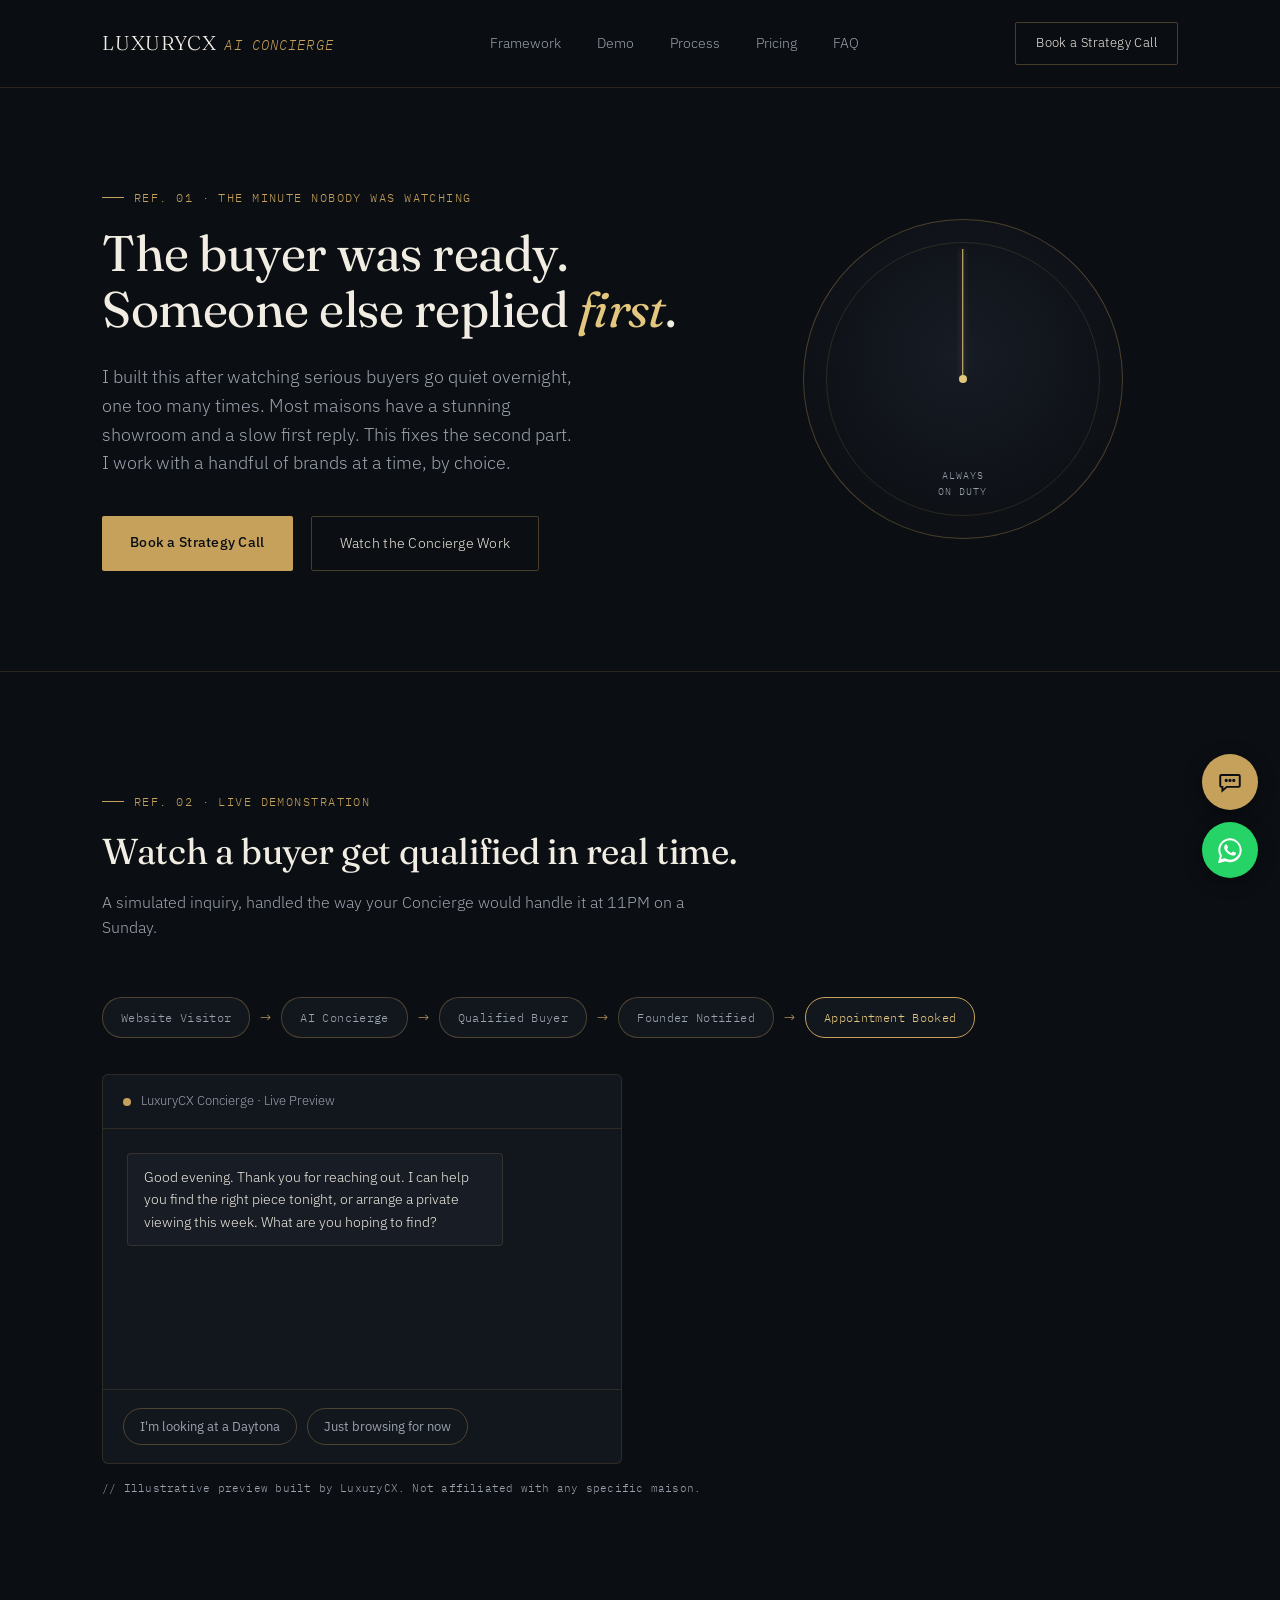
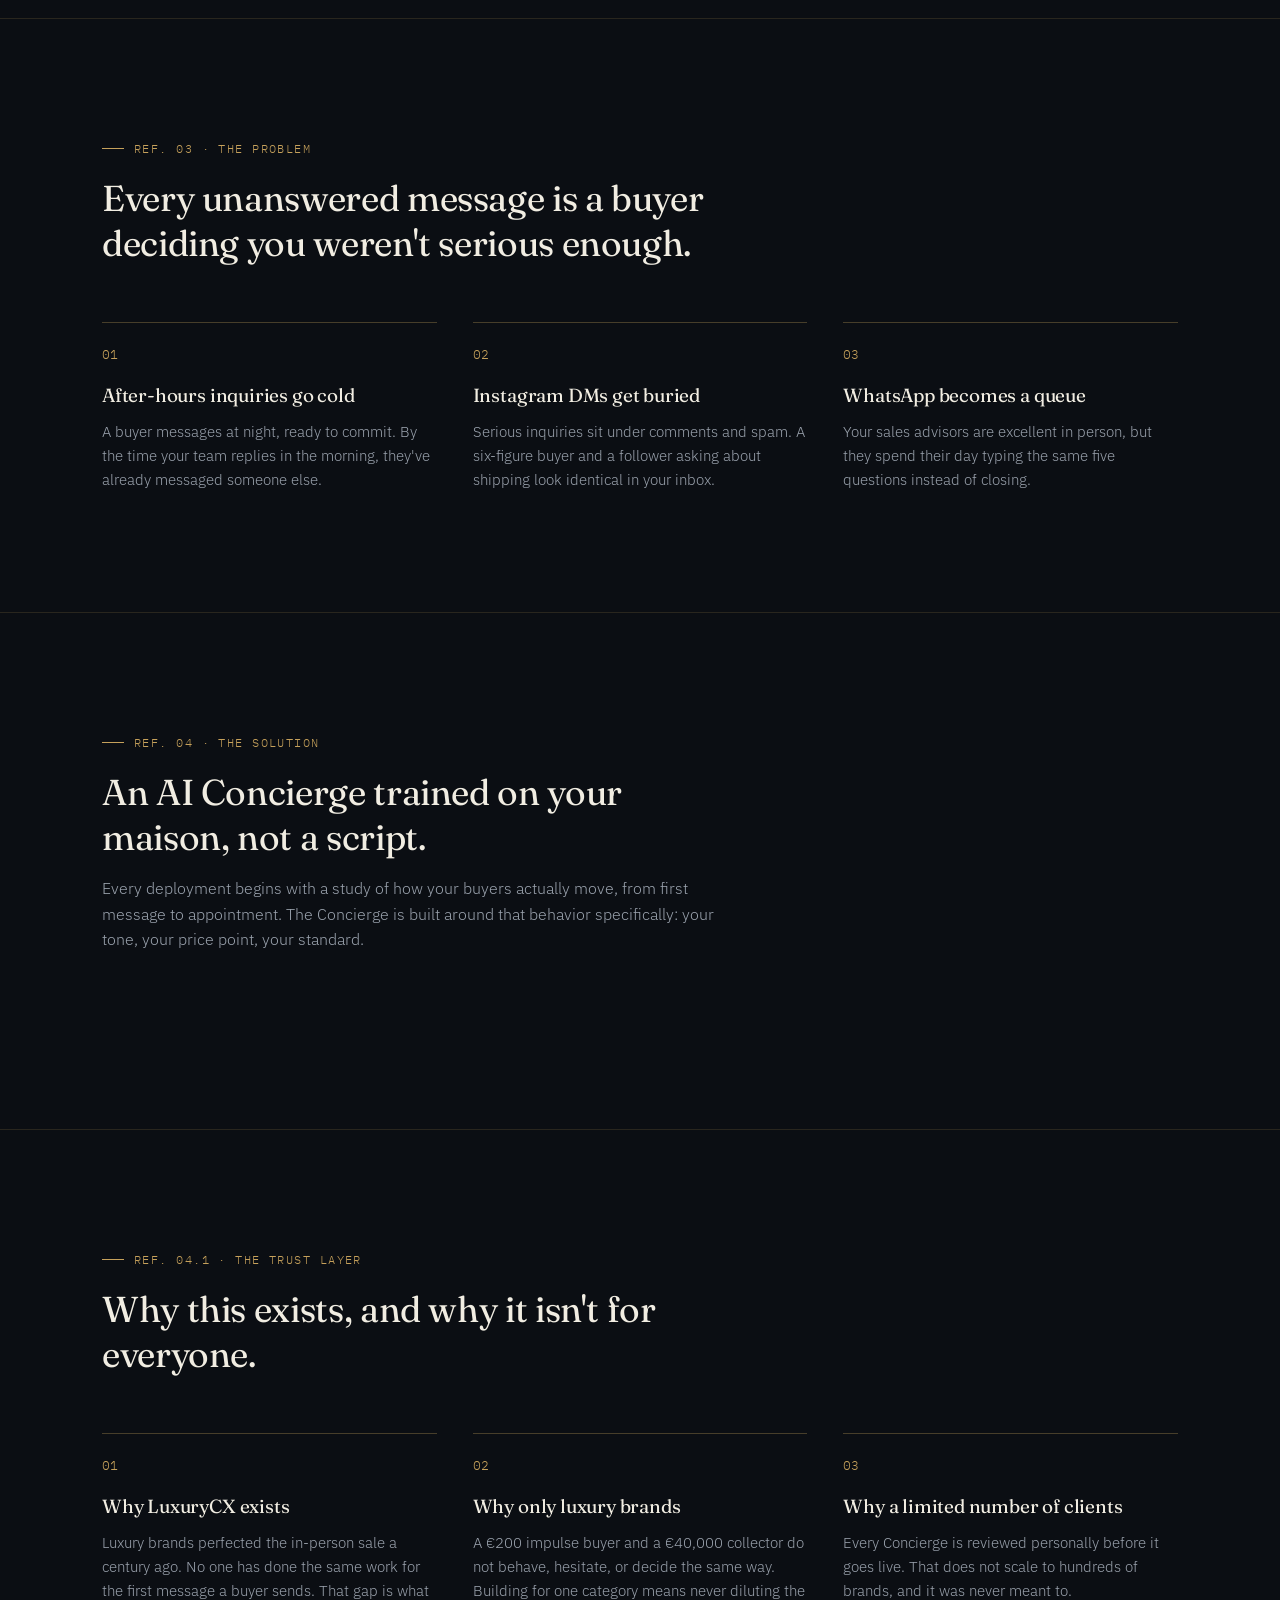
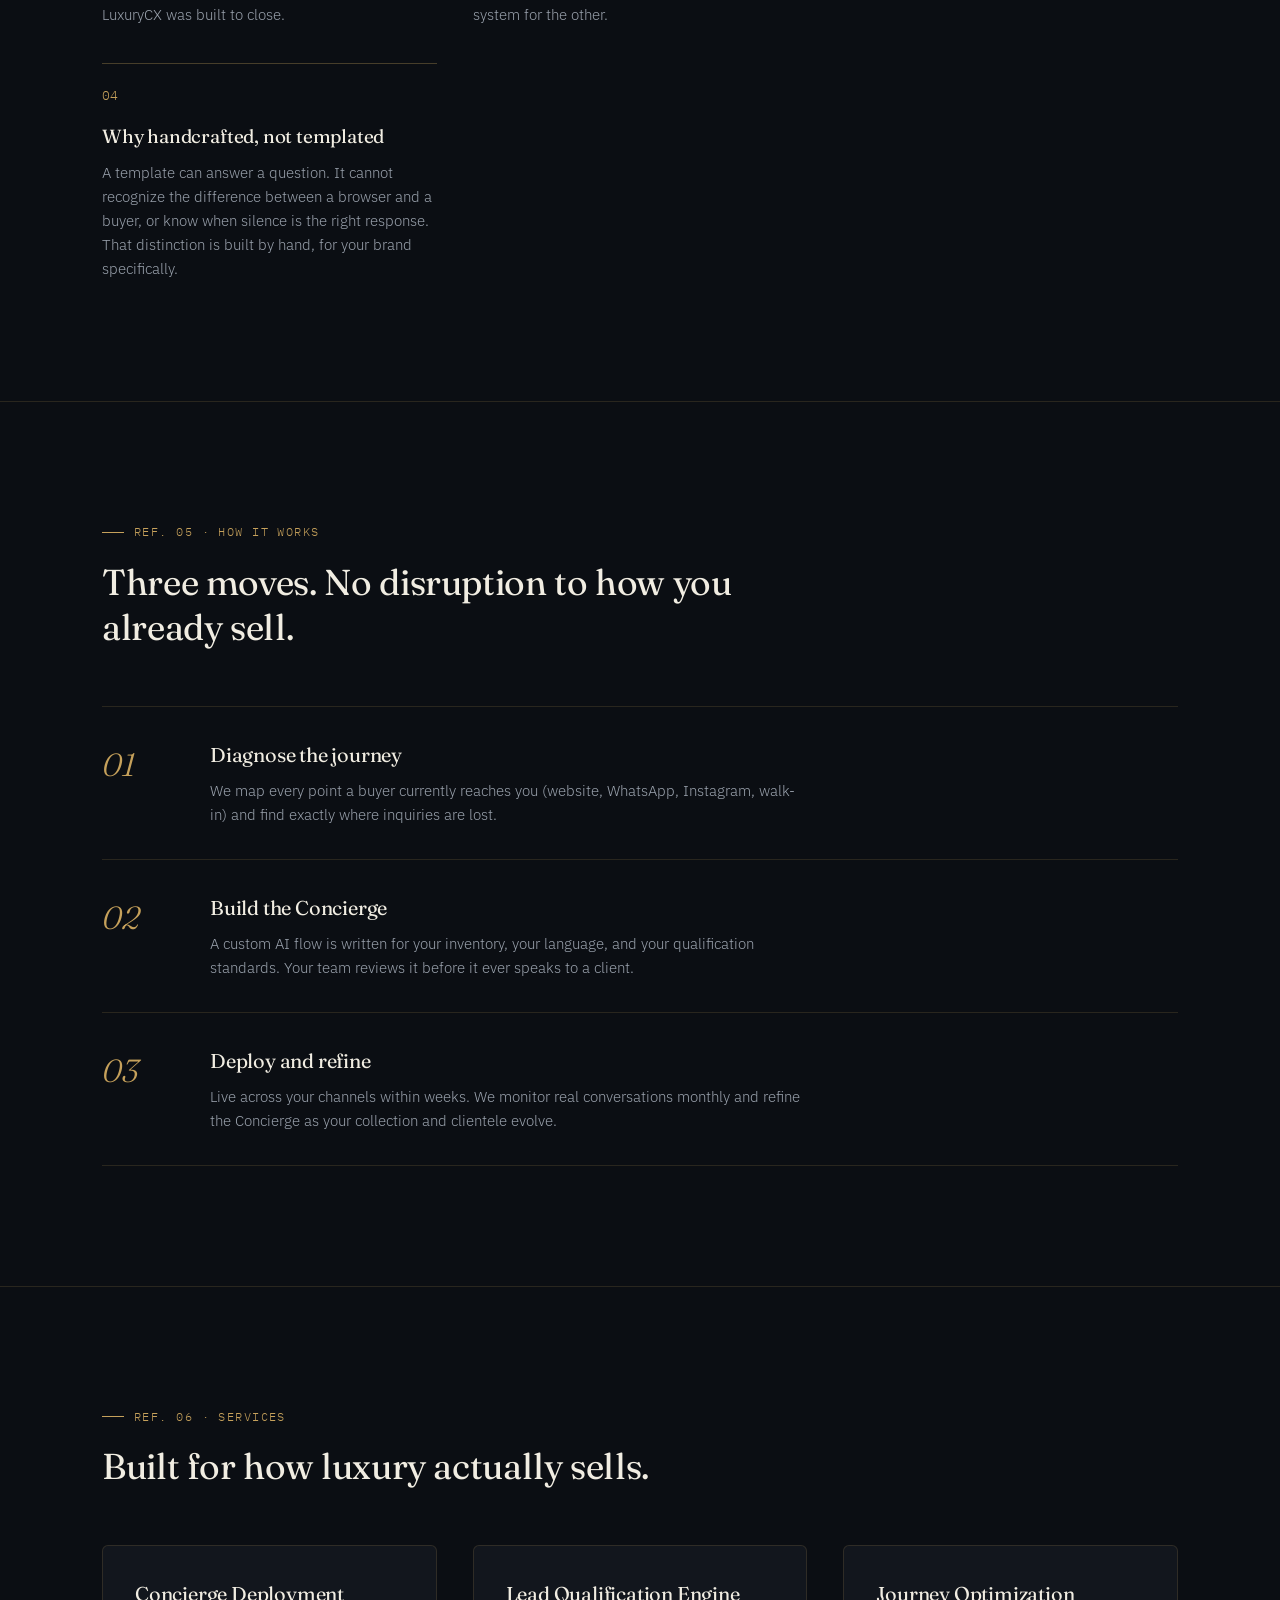
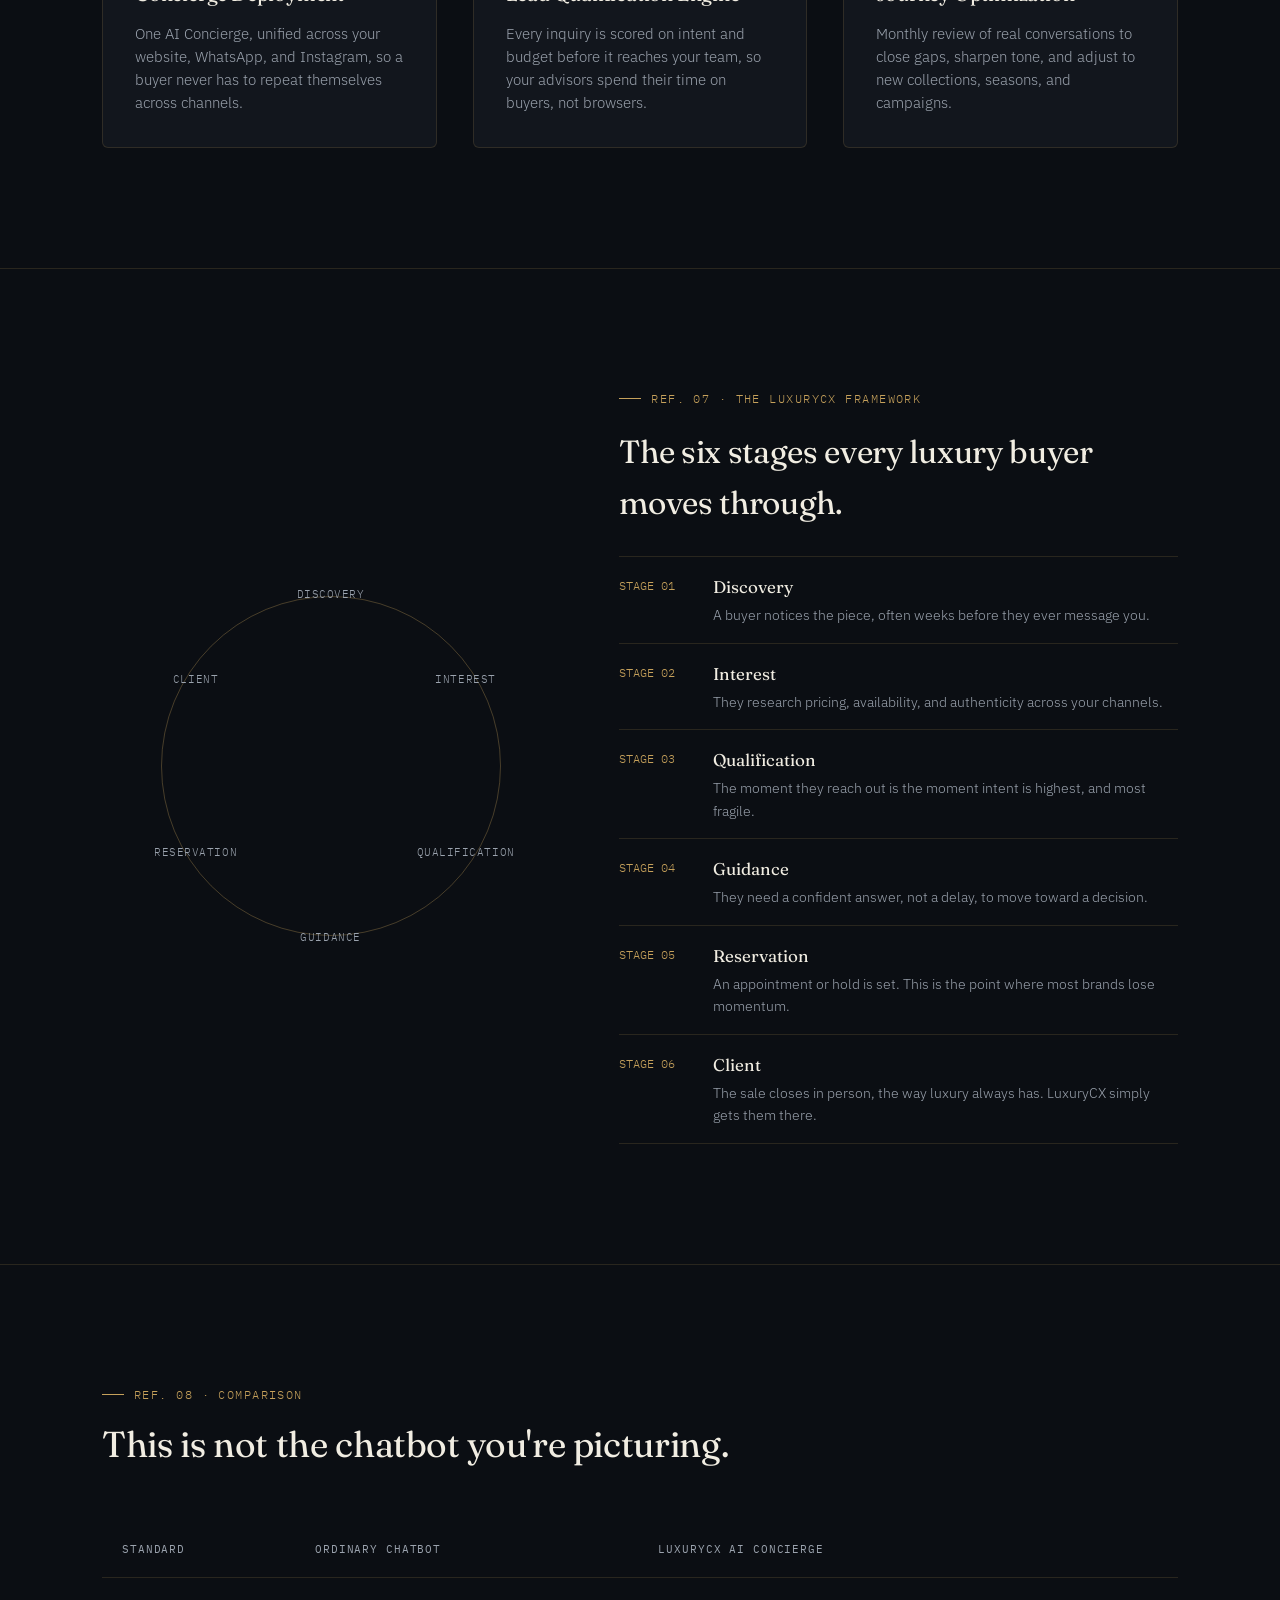
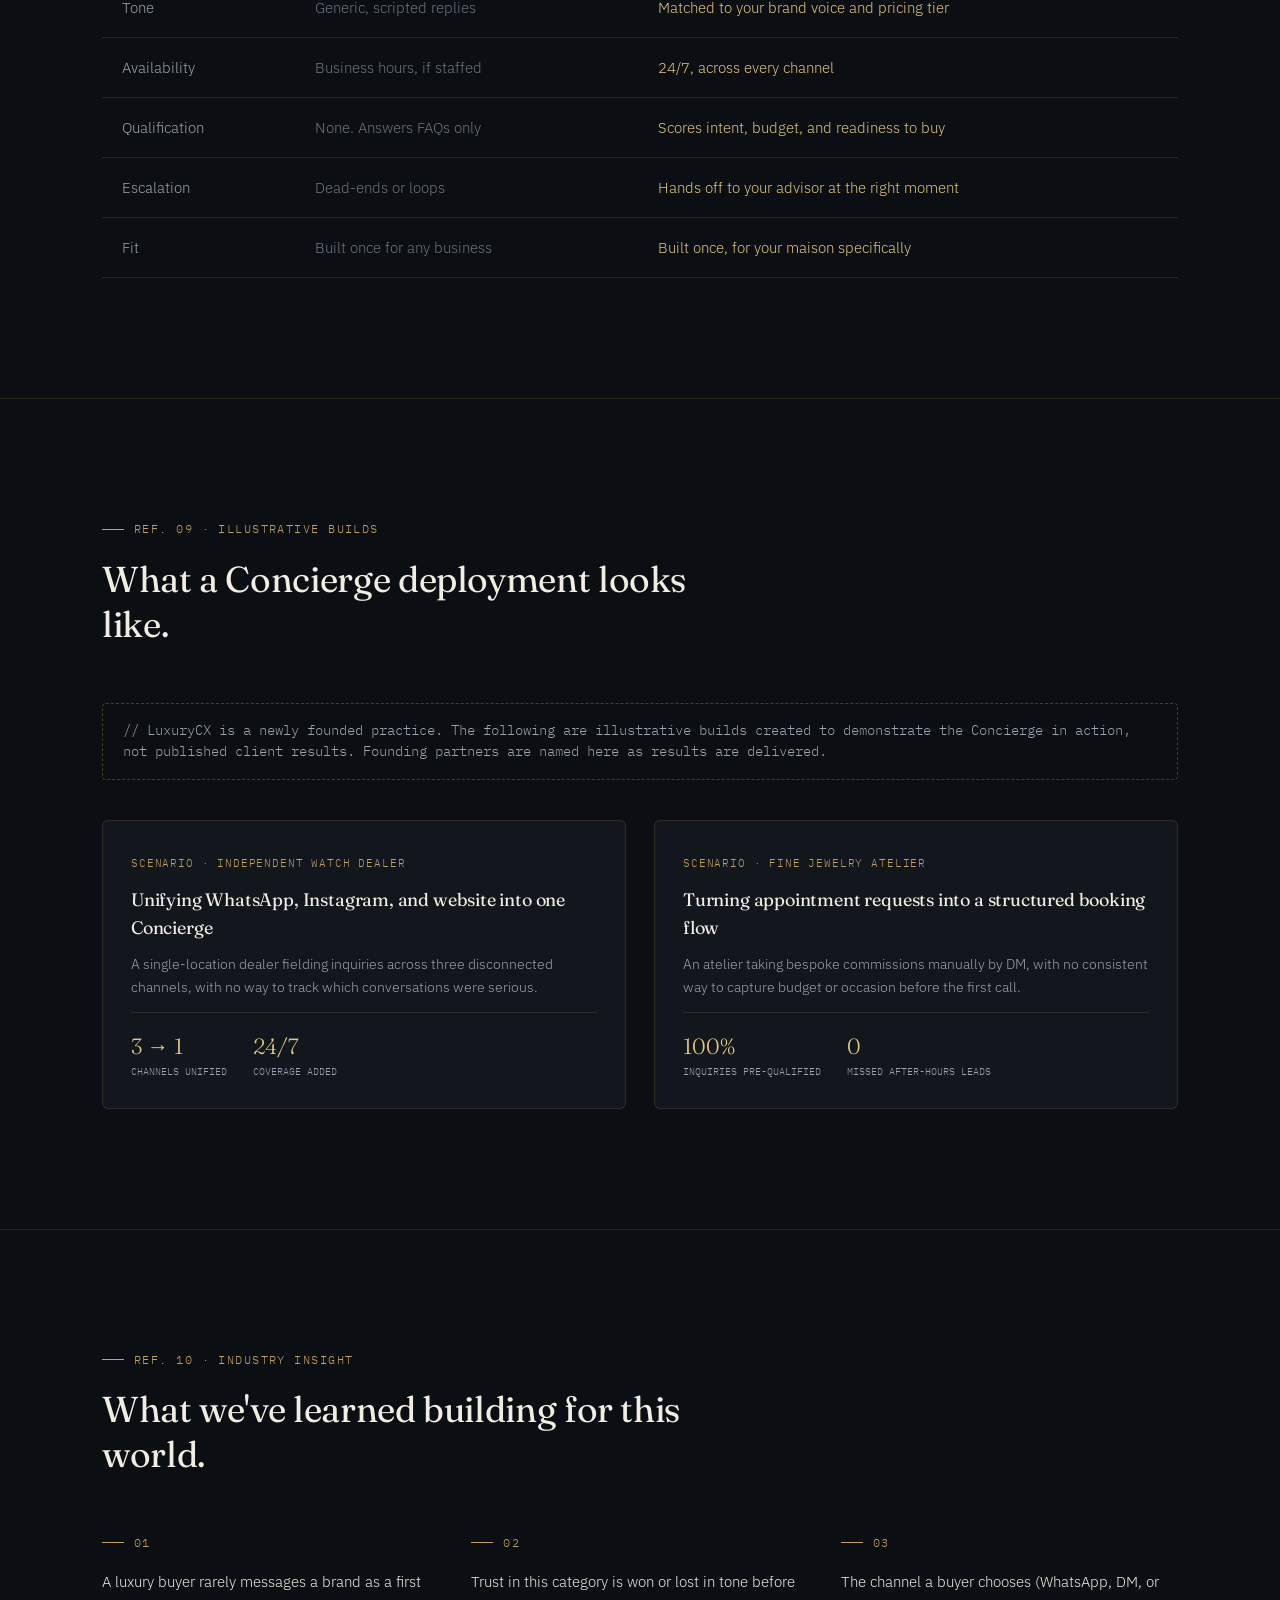
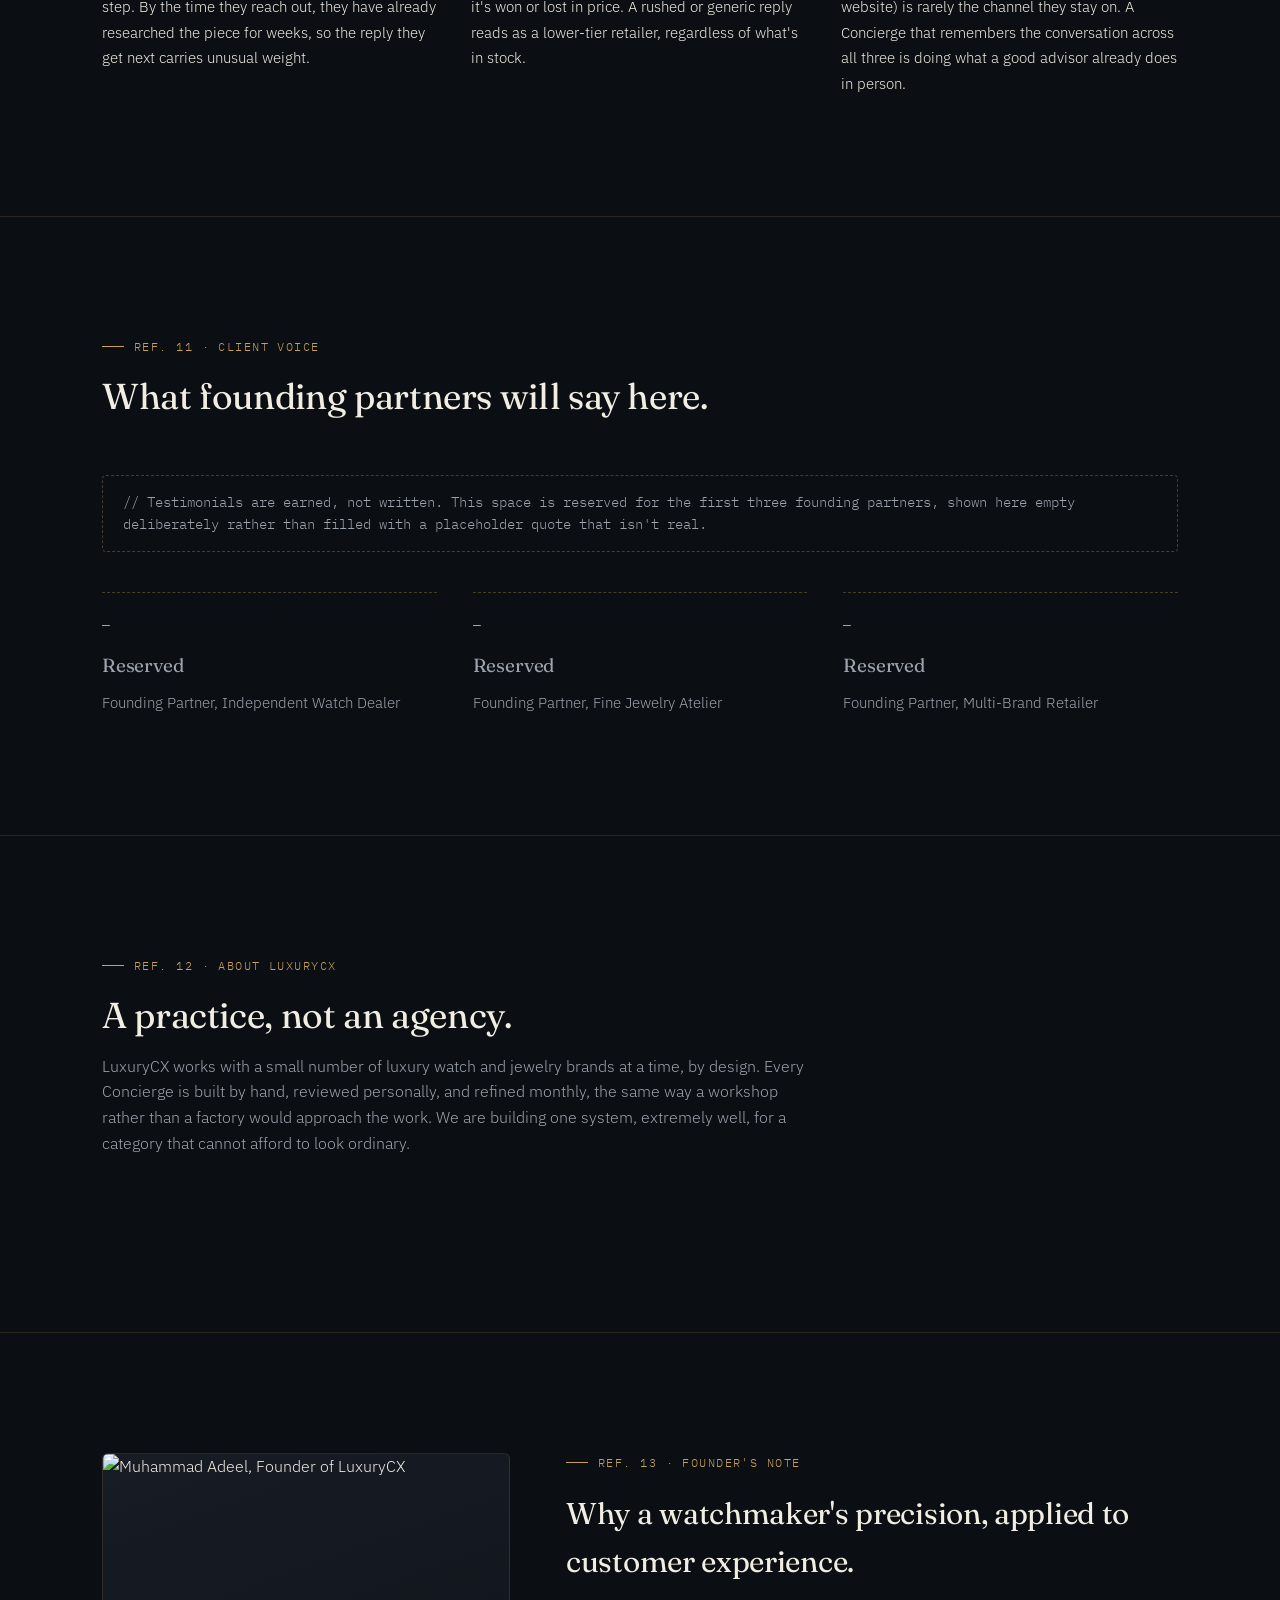
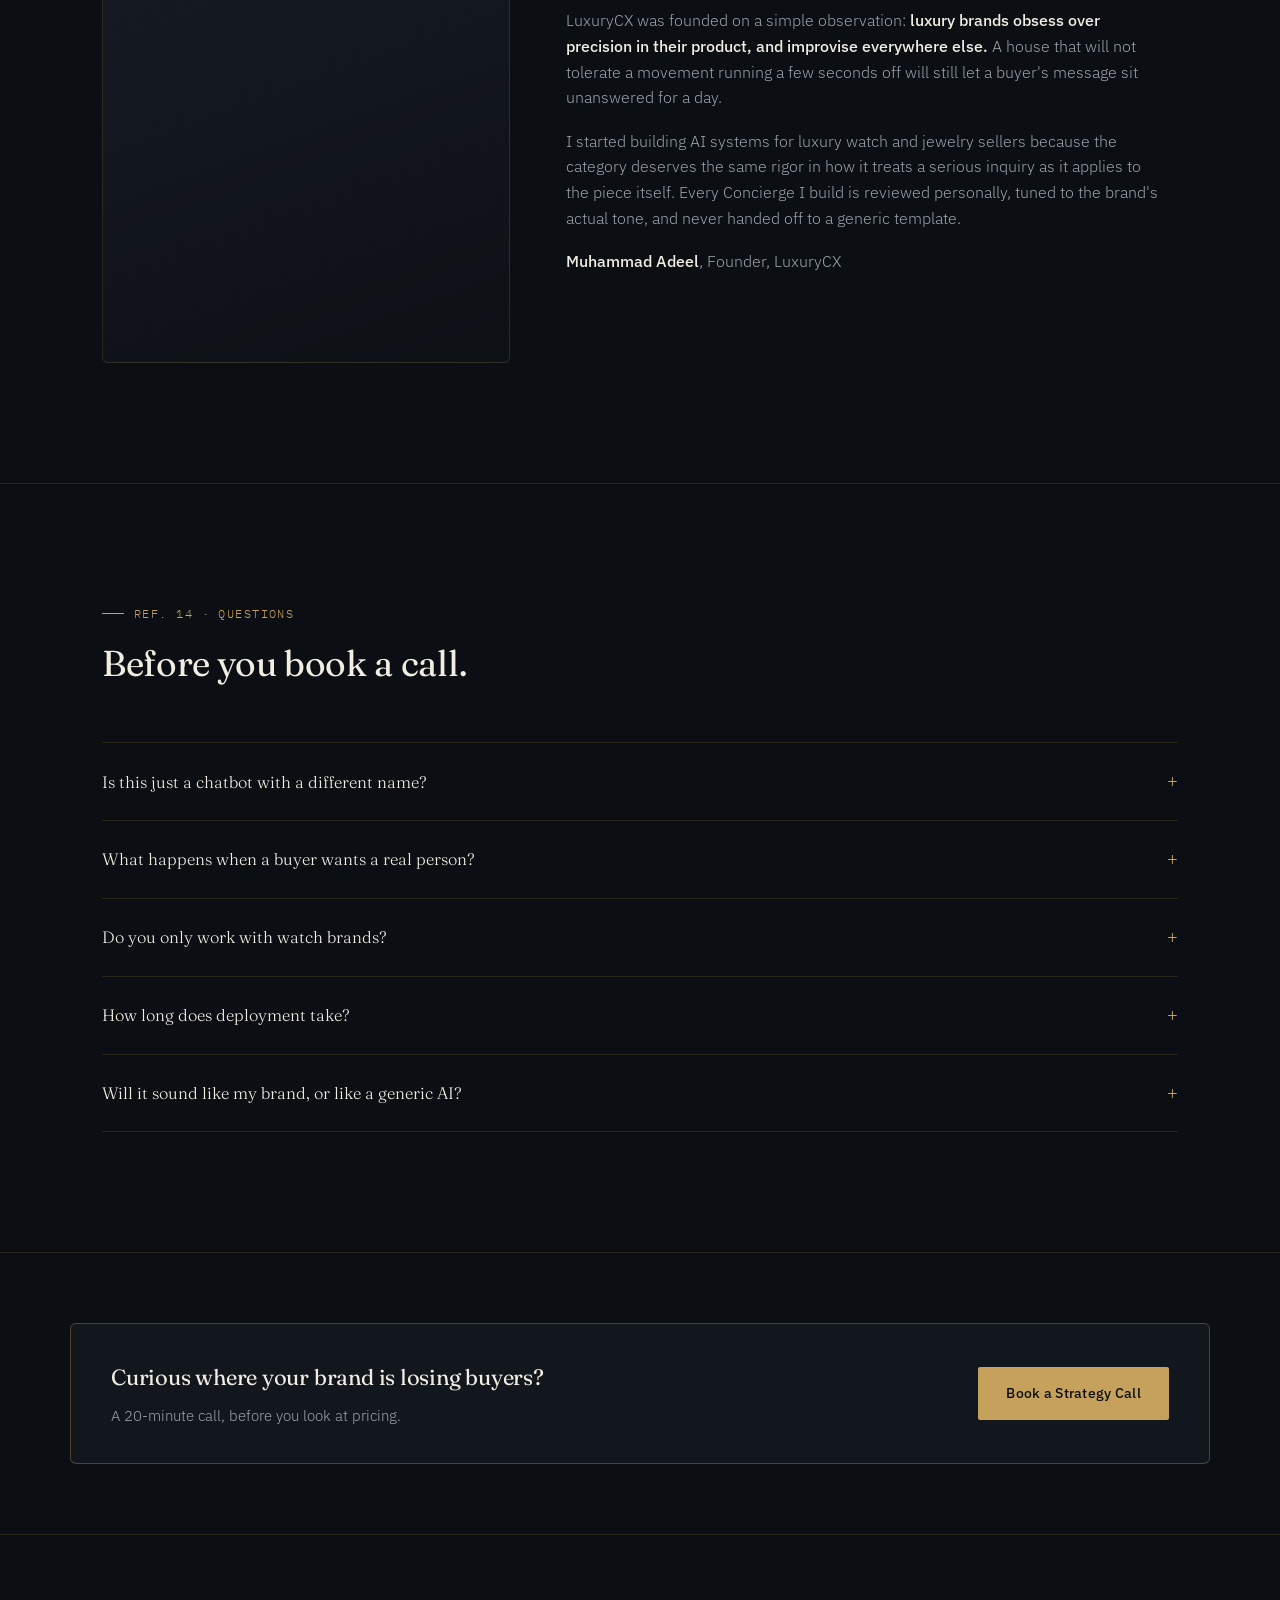
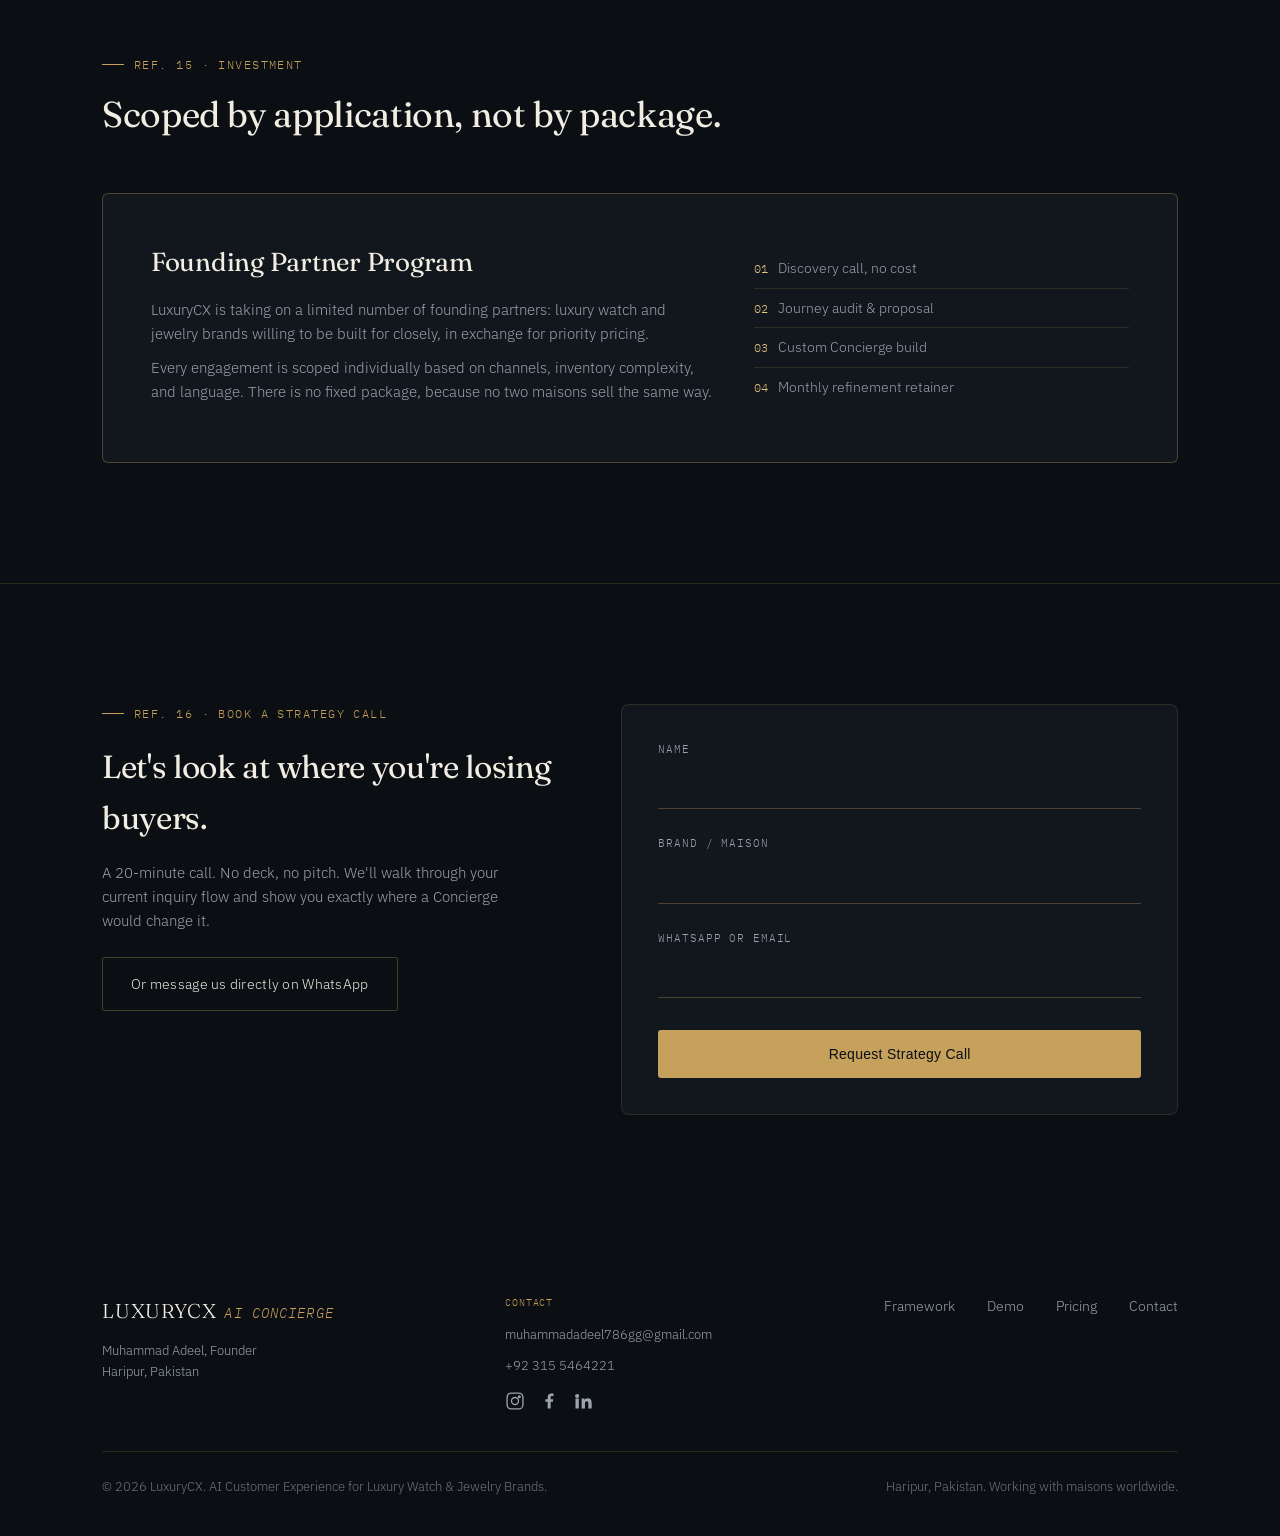
==== commit 02b85622: "Update to version 0.7 with founder photo Deploying v0.7 changelog upgrades including live analytics," ====
--- a/index.html
+++ b/index.html
@@ -7,6 +7,24 @@
 <link rel="preconnect" href="https://fonts.googleapis.com">
 <link href="https://fonts.googleapis.com/css2?family=Fraunces:ital,opsz,wght@0,9..144,300;0,9..144,400;0,9..144,500;0,9..144,600;1,9..144,400;1,9..144,500&family=IBM+Plex+Sans:wght@300;400;500;600&family=IBM+Plex+Mono:wght@400;500&display=swap" rel="stylesheet">
 <link rel="stylesheet" href="styles.css">
+
+<!-- Google Analytics -->
+<script async src="https://www.googletagmanager.com/gtag/js?id=G-758RPJDX7R"></script>
+<script>
+  window.dataLayer = window.dataLayer || [];
+  function gtag(){dataLayer.push(arguments);}
+  gtag('js', new Date());
+  gtag('config', 'G-758RPJDX7R');
+</script>
+
+<!-- Microsoft Clarity -->
+<script>
+  (function(c,l,a,r,i,t,y){
+    c[a]=c[a]||function(){(c[a].q=c[a].q||[]).push(arguments)};
+    t=l.createElement(r);t.async=1;t.src="https://www.clarity.ms/tag/"+i;
+    y=l.getElementsByTagName(r)[0];y.parentNode.insertBefore(t,y);
+  })(window, document, "clarity", "script", "xu0bop20km");
+</script>
 </head>
 <body>
 
@@ -20,7 +38,7 @@
       <a href="#pricing">Pricing</a>
       <a href="#faq">FAQ</a>
     </div>
-    <a href="https://wa.me/923155464211?text=Hi%2C%20I'd%20like%20to%20book%20a%20strategy%20call%20with%20LuxuryCX." target="_blank" rel="noopener" class="navcta">Book a Strategy Call</a>
+    <a href="https://calendly.com/muhammadadeel786gg/30min" target="_blank" rel="noopener" class="navcta">Book a Strategy Call</a>
   </nav>
 </header>
 
@@ -28,11 +46,11 @@
 <section class="hero">
   <div class="wrap hero-grid">
     <div>
-      <div class="eyebrow">Ref. 01 · For Brands That Cannot Afford an Ordinary Reply</div>
-      <h1>A serious buyer messaged you at 11PM.<br>Someone else answered <em>first</em>.</h1>
-      <p class="lede">LuxuryCX is the AI Concierge built exclusively for luxury watch and jewelry houses, so your highest-value buyers are never kept waiting and never handed a generic reply. We currently work with fewer than ten maisons.</p>
+      <div class="eyebrow">Ref. 01 · The Minute Nobody Was Watching</div>
+      <h1>The buyer was ready.<br>Someone else replied <em>first</em>.</h1>
+      <p class="lede">I built this after watching serious buyers go quiet overnight, one too many times. Most maisons have a stunning showroom and a slow first reply. This fixes the second part. I work with a handful of brands at a time, by choice.</p>
       <div class="cta-row">
-        <a href="https://wa.me/923155464211?text=Hi%2C%20I'd%20like%20to%20book%20a%20strategy%20call%20with%20LuxuryCX." target="_blank" rel="noopener" class="btn-primary">Book a Strategy Call</a>
+        <a href="https://calendly.com/muhammadadeel786gg/30min" target="_blank" rel="noopener" class="btn-primary">Book a Strategy Call</a>
         <a href="#demo" class="btn-secondary">Watch the Concierge Work</a>
       </div>
     </div>
@@ -55,15 +73,15 @@
       <p>A simulated inquiry, handled the way your Concierge would handle it at 11PM on a Sunday.</p>
     </div>
     <div class="journey-flow">
-      <div class="jf-step"><span>Website Visitor</span></div>
-      <div class="jf-arrow">→</div>
-      <div class="jf-step"><span>AI Concierge</span></div>
-      <div class="jf-arrow">→</div>
-      <div class="jf-step"><span>Qualified Buyer</span></div>
-      <div class="jf-arrow">→</div>
-      <div class="jf-step"><span>Founder Notified</span></div>
-      <div class="jf-arrow">→</div>
-      <div class="jf-step jf-final"><span>Sale Booked</span></div>
+      <div class="jf-step" style="animation-delay:0s"><span>Website Visitor</span></div>
+      <div class="jf-arrow" style="animation-delay:0.3s">→</div>
+      <div class="jf-step" style="animation-delay:0.6s"><span>AI Concierge</span></div>
+      <div class="jf-arrow" style="animation-delay:0.9s">→</div>
+      <div class="jf-step" style="animation-delay:1.2s"><span>Qualified Buyer</span></div>
+      <div class="jf-arrow" style="animation-delay:1.5s">→</div>
+      <div class="jf-step" style="animation-delay:1.8s"><span>Founder Notified</span></div>
+      <div class="jf-arrow" style="animation-delay:2.1s">→</div>
+      <div class="jf-step jf-final" style="animation-delay:2.4s"><span>Appointment Booked</span></div>
     </div>
     <div class="demo-panel">
       <div class="demo-head"><span class="dot"></span> LuxuryCX Concierge · Live Preview</div>
@@ -341,7 +359,7 @@
 <!-- FOUNDER -->
 <section>
   <div class="wrap founder">
-    <div class="founder-photo">FOUNDER<br>PORTRAIT<br>PLACEHOLDER</div>
+    <div class="founder-photo"><img src="assets/founder.jpg" alt="Muhammad Adeel, Founder of LuxuryCX" loading="lazy"></div>
     <div>
       <div class="eyebrow">Ref. 13 · Founder's Note</div>
       <h2 style="font-size:30px; margin-bottom:22px;">Why a watchmaker's precision, applied to customer experience.</h2>
@@ -391,7 +409,7 @@
       <h3 style="font-size:22px; font-weight:400; margin-bottom:8px;">Curious where your brand is losing buyers?</h3>
       <p style="color:var(--slate); font-size:14.5px;">A 20-minute call, before you look at pricing.</p>
     </div>
-    <a href="https://wa.me/923155464211?text=Hi%2C%20I'd%20like%20to%20book%20a%20strategy%20call%20with%20LuxuryCX." target="_blank" rel="noopener" class="btn-primary">Book a Strategy Call</a>
+    <a href="https://calendly.com/muhammadadeel786gg/30min" target="_blank" rel="noopener" class="btn-primary">Book a Strategy Call</a>
   </div>
 </section>
 
@@ -425,7 +443,7 @@
       <div class="eyebrow">Ref. 16 · Book a Strategy Call</div>
       <h2 style="font-size:32px; margin-bottom:18px;">Let's look at where you're losing buyers.</h2>
       <p style="color:var(--slate); font-size:15px; max-width:420px; margin-bottom:24px;">A 20-minute call. No deck, no pitch. We'll walk through your current inquiry flow and show you exactly where a Concierge would change it.</p>
-      <a href="https://wa.me/923155464211?text=Hi%2C%20I'd%20like%20to%20book%20a%20strategy%20call%20with%20LuxuryCX." target="_blank" rel="noopener" class="btn-secondary" style="display:inline-block;">Or message us directly on WhatsApp</a>
+      <a href="https://wa.me/923155464221?text=Hi%2C%20I'd%20like%20to%20book%20a%20strategy%20call%20with%20LuxuryCX." target="_blank" rel="noopener" class="btn-secondary" style="display:inline-block;">Or message us directly on WhatsApp</a>
     </div>
     <form onsubmit="event.preventDefault(); alert('This form is a design placeholder. Connect it to your email or booking tool.');">
       <div>
@@ -455,9 +473,18 @@
       <div class="foot-links" style="flex-direction:column; align-items:flex-start; gap:10px; font-size:13px;">
         <span style="font-family:'IBM Plex Mono', monospace; font-size:10px; color:var(--gold); letter-spacing:0.08em; margin-bottom:4px;">CONTACT</span>
         <a href="mailto:muhammadadeel786gg@gmail.com">muhammadadeel786gg@gmail.com</a>
-        <a href="https://wa.me/923155464211" target="_blank" rel="noopener">+92 315 5464211</a>
-        <a href="#" target="_blank" rel="noopener">Instagram ↗</a>
-        <a href="#" target="_blank" rel="noopener">LinkedIn ↗</a>
+        <a href="https://wa.me/923155464221" target="_blank" rel="noopener">+92 315 5464221</a>
+        <div class="social-row">
+          <a href="https://www.instagram.com/adeelautomation?igsh=MWEwemNiNzVzOTdlaQ==" target="_blank" rel="noopener" aria-label="Instagram">
+            <svg viewBox="0 0 24 24" fill="none" stroke="currentColor" stroke-width="1.6"><rect x="2.5" y="2.5" width="19" height="19" rx="5"/><circle cx="12" cy="12" r="4.2"/><circle cx="17.2" cy="6.8" r="1"/></svg>
+          </a>
+          <a href="https://www.facebook.com/share/1M45koiTbg/" target="_blank" rel="noopener" aria-label="Facebook">
+            <svg viewBox="0 0 24 24" fill="currentColor"><path d="M14 21v-8h2.7l.4-3.2H14V7.7c0-.9.3-1.6 1.7-1.6h1.8V3.2C17.2 3.1 16.1 3 14.9 3 12.2 3 10.4 4.6 10.4 7.4v2.4H7.6V13h2.8v8h3.6z"/></svg>
+          </a>
+          <a href="https://www.linkedin.com/in/muhammad-adeel-a66b403b7" target="_blank" rel="noopener" aria-label="LinkedIn">
+            <svg viewBox="0 0 24 24" fill="currentColor"><path d="M4.98 3.5a2.5 2.5 0 1 1 0 5 2.5 2.5 0 0 1 0-5zM3 9h4v12H3V9zm7 0h3.8v1.7h.05c.53-1 1.83-2.05 3.77-2.05 4.03 0 4.78 2.65 4.78 6.1V21h-4v-5.6c0-1.34-.02-3.07-1.87-3.07-1.87 0-2.16 1.46-2.16 2.97V21h-4V9z"/></svg>
+          </a>
+        </div>
       </div>
       <div class="foot-links">
         <a href="#framework">Framework</a>
@@ -473,7 +500,19 @@
   </div>
 </footer>
 
-<a href="https://wa.me/923155464211?text=Hi%2C%20I'd%20like%20to%20talk%20about%20LuxuryCX%20for%20my%20brand." class="wa-float" target="_blank" rel="noopener" aria-label="Chat on WhatsApp">
+<!-- LIVE CHAT PLACEHOLDER
+     Ready for future integration (e.g. Chatbase, OpenAI Assistants API, or custom widget).
+     Replace the click handler below with the real embed script when available. -->
+<button class="chat-float" id="chatFloatBtn" aria-label="Live chat">
+  <svg viewBox="0 0 24 24" fill="none" stroke="#0B0E13" stroke-width="1.8"><path d="M4 5.5h16a1 1 0 0 1 1 1v9a1 1 0 0 1-1 1H9l-4 3.5v-3.5H4a1 1 0 0 1-1-1v-9a1 1 0 0 1 1-1z"/><circle cx="8.5" cy="10.5" r="0.6" fill="#0B0E13"/><circle cx="12" cy="10.5" r="0.6" fill="#0B0E13"/><circle cx="15.5" cy="10.5" r="0.6" fill="#0B0E13"/></svg>
+</button>
+<div class="chat-placeholder-panel" id="chatPanel">
+  <div class="chat-panel-head">LuxuryCX Live Chat</div>
+  <div class="chat-panel-body">Live chat is being set up. In the meantime, message us directly on WhatsApp and we'll reply personally.</div>
+  <a href="https://wa.me/923155464221" target="_blank" rel="noopener" class="chat-panel-cta">Message on WhatsApp</a>
+</div>
+
+<a href="https://wa.me/923155464221?text=Hi%2C%20I'd%20like%20to%20talk%20about%20LuxuryCX%20for%20my%20brand." class="wa-float" target="_blank" rel="noopener" aria-label="Chat on WhatsApp">
   <svg viewBox="0 0 32 32" fill="#fff"><path d="M16.001 2.667c-7.364 0-13.334 5.97-13.334 13.333 0 2.353.615 4.646 1.782 6.666l-1.895 6.923a1 1 0 0 0 1.226 1.226l7.13-1.87a13.28 13.28 0 0 0 5.09 1.008h.001c7.363 0 13.333-5.97 13.333-13.333S23.364 2.667 16.001 2.667zm0 24.4a11.03 11.03 0 0 1-5.63-1.54l-.404-.24-4.234 1.11 1.13-4.127-.263-.424a11.05 11.05 0 0 1-1.7-5.846c0-6.11 4.973-11.083 11.083-11.083s11.083 4.973 11.083 11.083S22.11 27.067 16 27.067zm6.083-8.29c-.333-.167-1.97-.972-2.276-1.083-.305-.111-.527-.166-.75.167s-.86 1.083-1.054 1.305-.389.25-.722.083c-.333-.167-1.406-.518-2.678-1.652-.99-.883-1.658-1.973-1.852-2.306-.194-.333-.02-.513.146-.68.15-.149.333-.389.5-.583.166-.194.222-.333.333-.556.111-.222.056-.417-.028-.583-.083-.167-.75-1.806-1.028-2.472-.27-.65-.545-.562-.75-.572l-.638-.011c-.222 0-.583.083-.888.417-.305.333-1.166 1.14-1.166 2.78 0 1.639 1.194 3.222 1.361 3.444.167.222 2.351 3.59 5.696 5.036.796.344 1.417.55 1.902.703.799.254 1.526.218 2.101.132.641-.096 1.972-.807 2.25-1.586.278-.778.278-1.445.194-1.585-.083-.14-.305-.222-.638-.389z"/></svg>
 </a>
 
--- a/styles.css
+++ b/styles.css
@@ -140,9 +140,22 @@
     background:var(--panel); border:1px solid var(--hairline-strong); border-radius:20px;
     padding:10px 18px; font-family:'IBM Plex Mono', monospace; font-size:12px; color:var(--slate);
     letter-spacing:0.03em;
+    animation:jf-pulse 3s ease-in-out infinite;
   }
   .jf-step.jf-final{ color:var(--gold-bright); border-color:var(--gold); }
-  .jf-arrow{ color:var(--gold); padding:0 10px; font-size:14px; }
+  .jf-arrow{ color:var(--gold); padding:0 10px; font-size:14px; animation:jf-fade 3s ease-in-out infinite; }
+
+  @keyframes jf-pulse{
+    0%, 60%, 100%{ border-color:var(--hairline-strong); box-shadow:none; }
+    20%{ border-color:var(--gold); box-shadow:0 0 12px rgba(198,161,91,0.25); }
+  }
+  @keyframes jf-fade{
+    0%, 60%, 100%{ opacity:0.4; }
+    20%{ opacity:1; }
+  }
+  @media (prefers-reduced-motion: reduce){
+    .jf-step, .jf-arrow{ animation:none; }
+  }
   @media (max-width:880px){
     .journey-flow{ flex-direction:column; align-items:flex-start; gap:8px; }
     .jf-arrow{ transform:rotate(90deg); padding:2px 0 2px 18px; }
@@ -254,9 +267,9 @@
   .founder-photo{
     width:100%; aspect-ratio:4/5; border-radius:6px; border:1px solid var(--hairline);
     background:linear-gradient(160deg, #171C25, #0d1015);
-    display:flex; align-items:center; justify-content:center;
-    font-family:'IBM Plex Mono', monospace; font-size:12px; color:var(--slate); text-align:center; padding:20px;
-  }
+    overflow:hidden;
+  }
+  .founder-photo img{ width:100%; height:100%; object-fit:cover; display:block; }
   .founder p{ color:var(--slate); font-size:16px; margin-bottom:18px; max-width:600px; }
   .founder p strong{ color:var(--ivory); font-weight:500; }
 
@@ -286,21 +299,28 @@
   .pricing-list li span{ color:var(--gold-bright); font-family:'IBM Plex Mono', monospace; font-size:12px; margin-right:10px; }
 
   /* ===== CONTACT ===== */
-  .contact-grid{ display:grid; grid-template-columns:0.9fr 1.1fr; gap:60px; }
-  form{ display:flex; flex-direction:column; gap:18px; }
-  label{ font-family:'IBM Plex Mono', monospace; font-size:11px; letter-spacing:0.06em; color:var(--slate); text-transform:uppercase; }
+  .contact-grid{ display:grid; grid-template-columns:0.9fr 1.1fr; gap:64px; align-items:start; }
+  form{
+    display:flex; flex-direction:column; gap:26px;
+    background:var(--panel); border:1px solid var(--hairline); border-radius:8px;
+    padding:36px;
+  }
+  label{ font-family:'IBM Plex Mono', monospace; font-size:11px; letter-spacing:0.08em; color:var(--slate); text-transform:uppercase; display:block; margin-bottom:10px; }
   input, textarea{
     background:transparent; border:none; border-bottom:1px solid var(--hairline-strong);
-    color:var(--ivory); font-family:'IBM Plex Sans', sans-serif; font-size:15px;
-    padding:10px 2px; outline:none;
+    color:var(--ivory); font-family:'IBM Plex Sans', sans-serif; font-size:16px;
+    padding:10px 2px; outline:none; width:100%; transition:border-color 0.25s ease;
   }
   input:focus, textarea:focus{ border-color:var(--gold); }
+  input::placeholder, textarea::placeholder{ color:#5a6270; }
   textarea{ resize:vertical; min-height:80px; }
   .submit-btn{
     background:var(--gold); color:var(--ink); font-weight:500; border:none;
-    padding:16px 28px; border-radius:2px; font-size:14px; cursor:pointer; margin-top:8px; width:fit-content;
-  }
-  .submit-btn:hover{ background:var(--gold-bright); }
+    padding:16px 32px; border-radius:3px; font-size:14px; letter-spacing:0.02em; cursor:pointer;
+    margin-top:6px; width:100%; transition:background 0.2s ease, transform 0.15s ease;
+  }
+  .submit-btn:hover{ background:var(--gold-bright); transform:translateY(-1px); }
+  .submit-btn:active{ transform:translateY(0); }
 
   /* ===== FOOTER ===== */
   footer{ padding:60px 0 40px; }
@@ -308,6 +328,11 @@
   .foot-links{ display:flex; gap:32px; font-size:14px; color:var(--slate); }
   .foot-links a:hover{ color:var(--gold-bright); }
   .foot-bottom{ font-size:12.5px; color:#6d7580; border-top:1px solid var(--hairline); padding-top:24px; display:flex; justify-content:space-between; flex-wrap:wrap; gap:12px; }
+
+  .social-row{ display:flex; gap:14px; margin-top:4px; }
+  .social-row a{ color:var(--slate); display:flex; }
+  .social-row a:hover{ color:var(--gold-bright); }
+  .social-row svg{ width:20px; height:20px; }
 
   @media (max-width:880px){
     .hero-grid, .framework, .founder, .contact-grid, .pricing-panel{ grid-template-columns:1fr; }
@@ -343,4 +368,35 @@
   @media (max-width:480px){
     .wa-float{ width:50px; height:50px; bottom:16px; right:16px; }
     .wa-float svg{ width:24px; height:24px; }
+  }
+
+  /* ===== LIVE CHAT PLACEHOLDER ===== */
+  .chat-float{
+    position:fixed; bottom:90px; right:22px; z-index:60;
+    width:56px; height:56px; border-radius:50%;
+    background:var(--gold); border:none; cursor:pointer;
+    display:flex; align-items:center; justify-content:center;
+    box-shadow:0 4px 18px rgba(0,0,0,0.4);
+    transition:transform 0.2s ease;
+  }
+  .chat-float:hover{ transform:scale(1.08); background:var(--gold-bright); }
+  .chat-float svg{ width:26px; height:26px; }
+
+  .chat-placeholder-panel{
+    position:fixed; bottom:154px; right:22px; z-index:60;
+    width:260px; background:var(--panel); border:1px solid var(--hairline-strong);
+    border-radius:10px; padding:18px; display:none; box-shadow:0 8px 28px rgba(0,0,0,0.5);
+  }
+  .chat-placeholder-panel.open{ display:block; }
+  .chat-panel-head{ font-family:'Fraunces', serif; font-size:15px; color:var(--ivory); margin-bottom:8px; }
+  .chat-panel-body{ font-size:12.5px; color:var(--slate); line-height:1.6; margin-bottom:14px; }
+  .chat-panel-cta{
+    display:block; text-align:center; background:var(--gold); color:var(--ink);
+    font-size:12.5px; font-weight:500; padding:10px; border-radius:4px;
+  }
+
+  @media (max-width:480px){
+    .chat-float{ width:50px; height:50px; bottom:78px; right:16px; }
+    .chat-float svg{ width:22px; height:22px; }
+    .chat-placeholder-panel{ bottom:136px; right:16px; width:calc(100vw - 48px); max-width:280px; }
   }
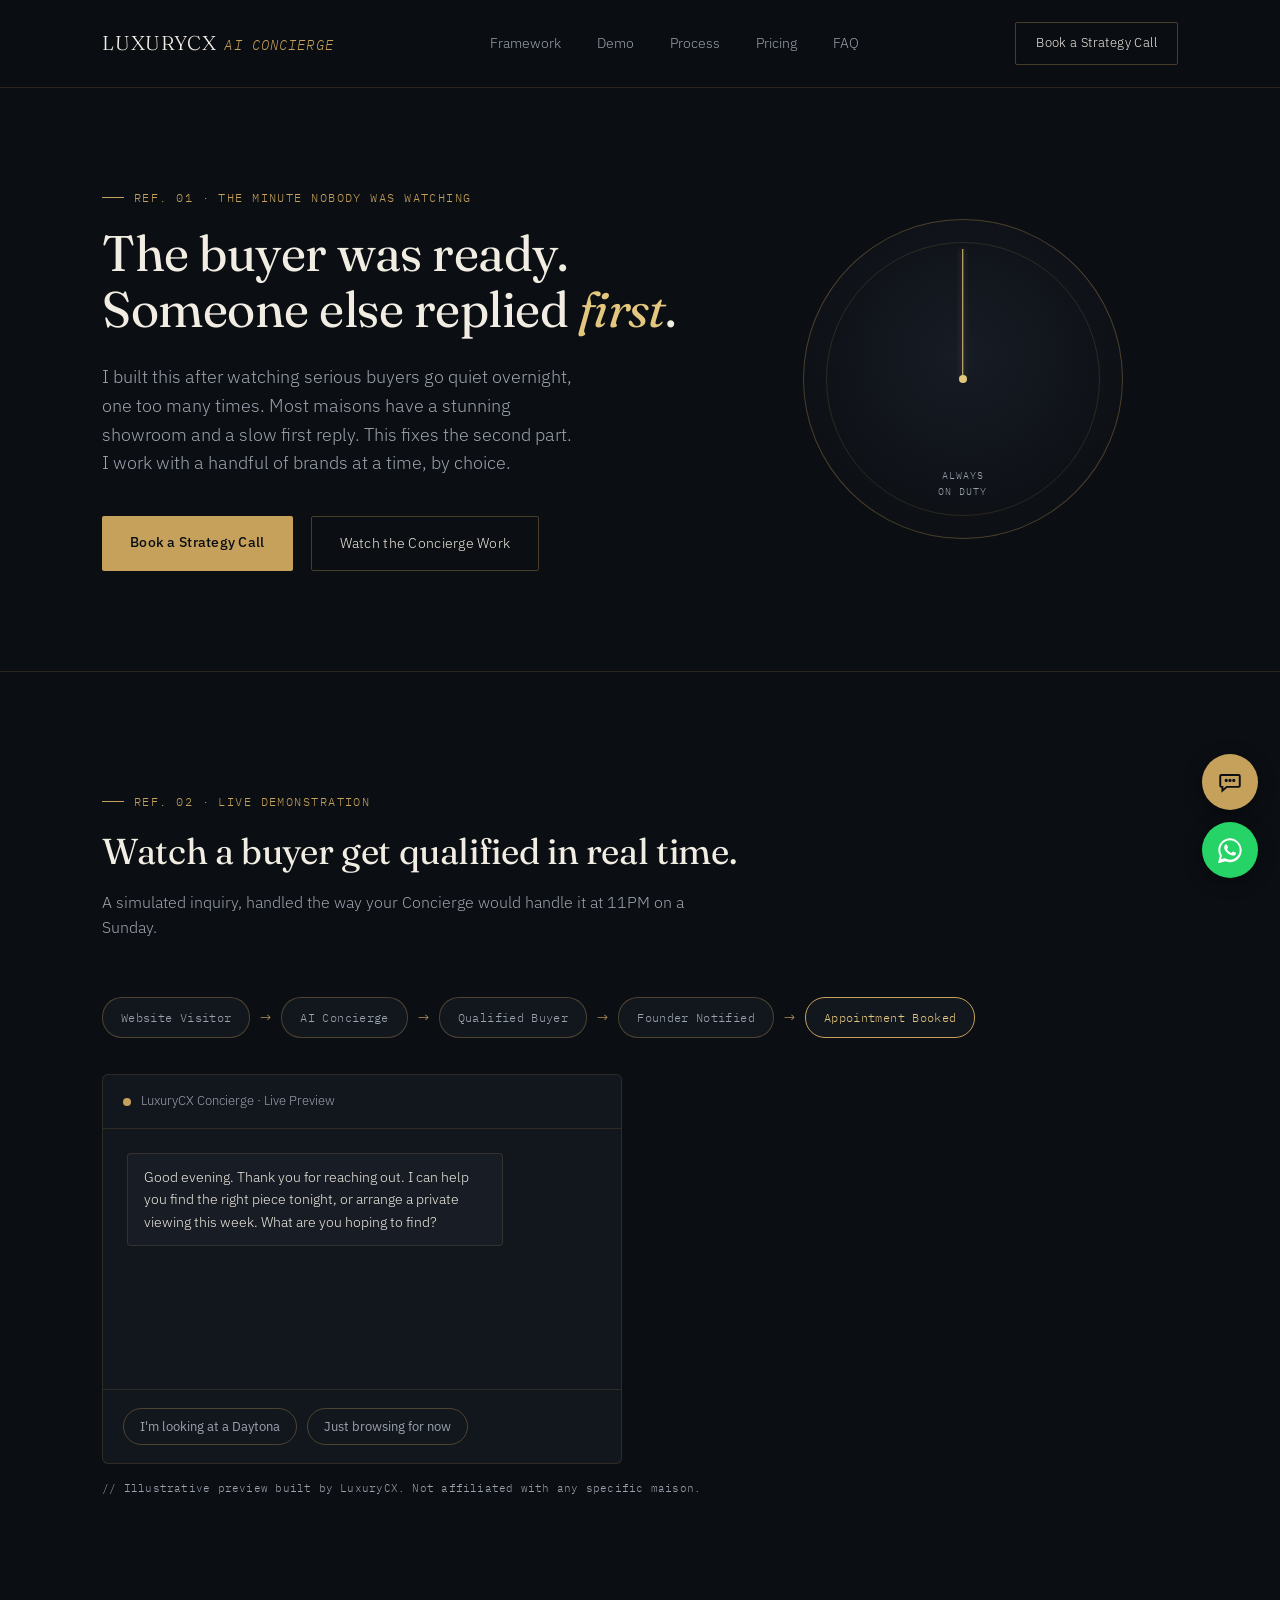
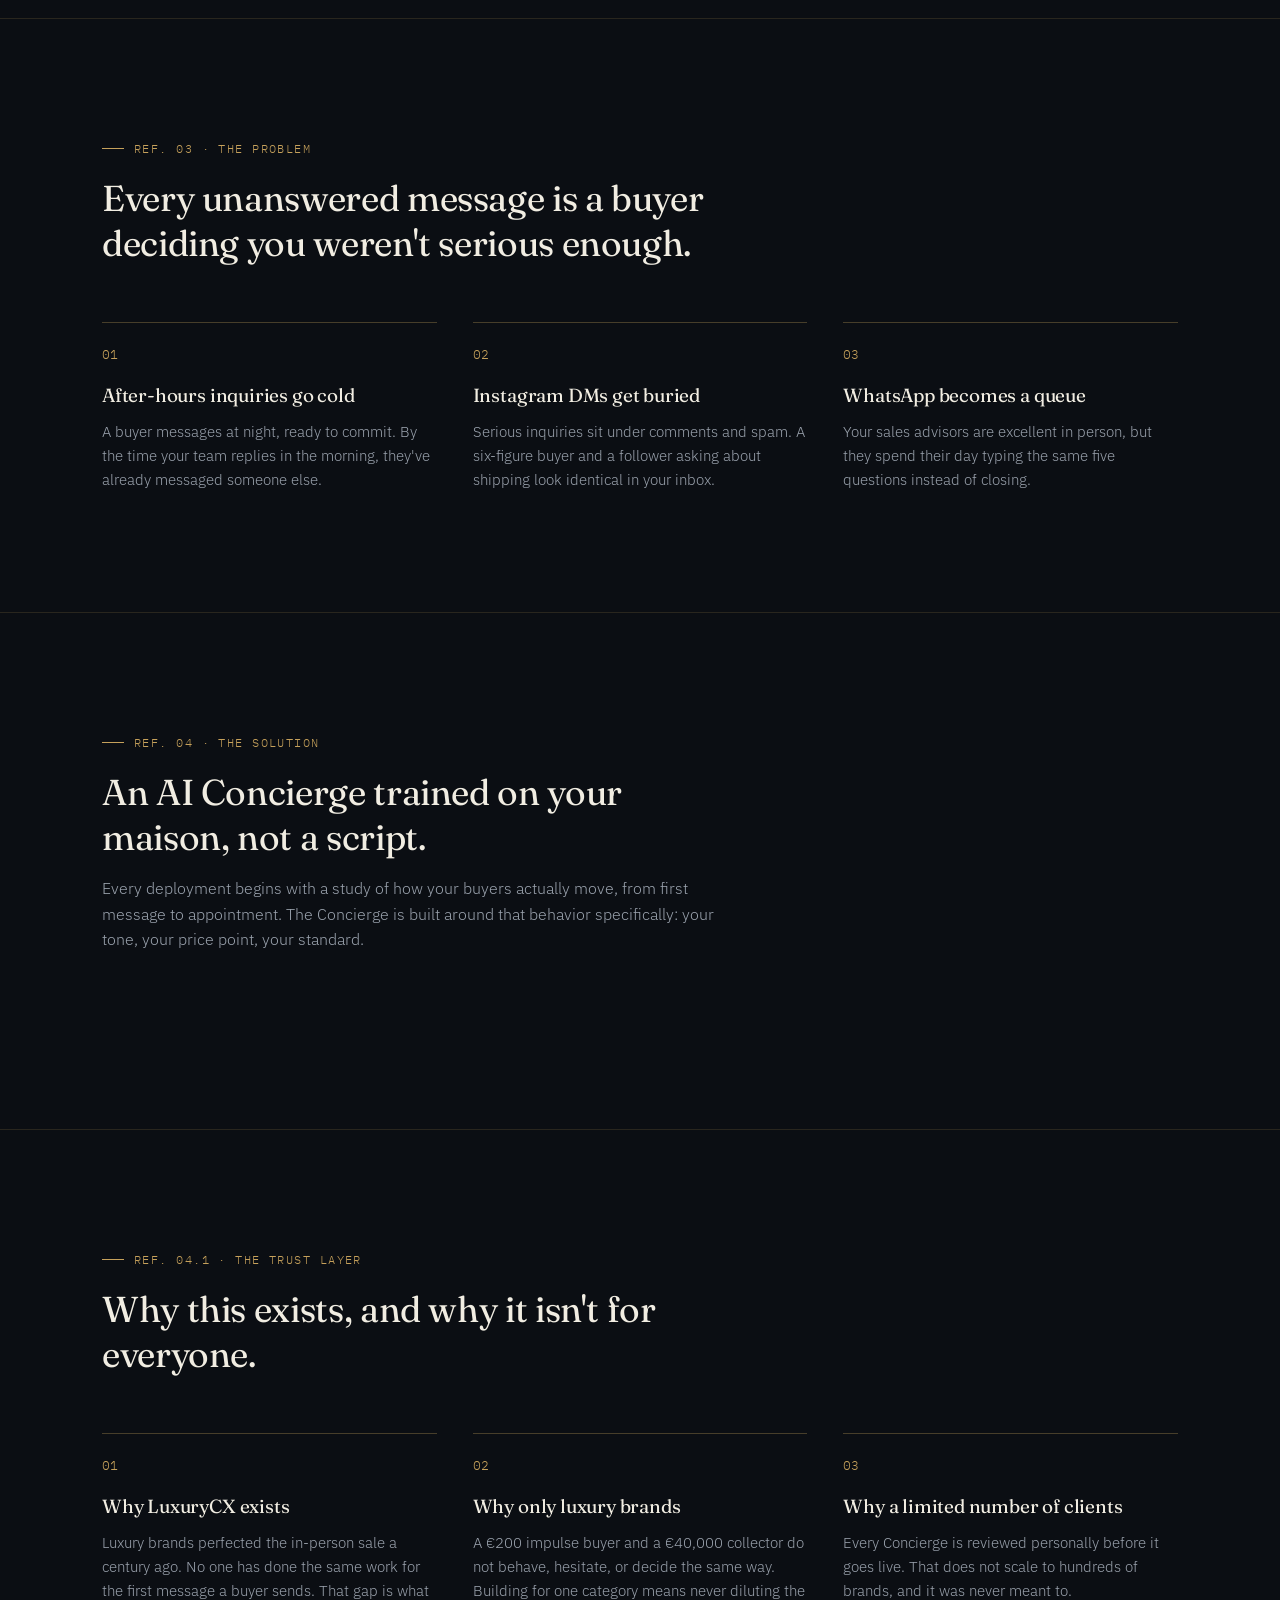
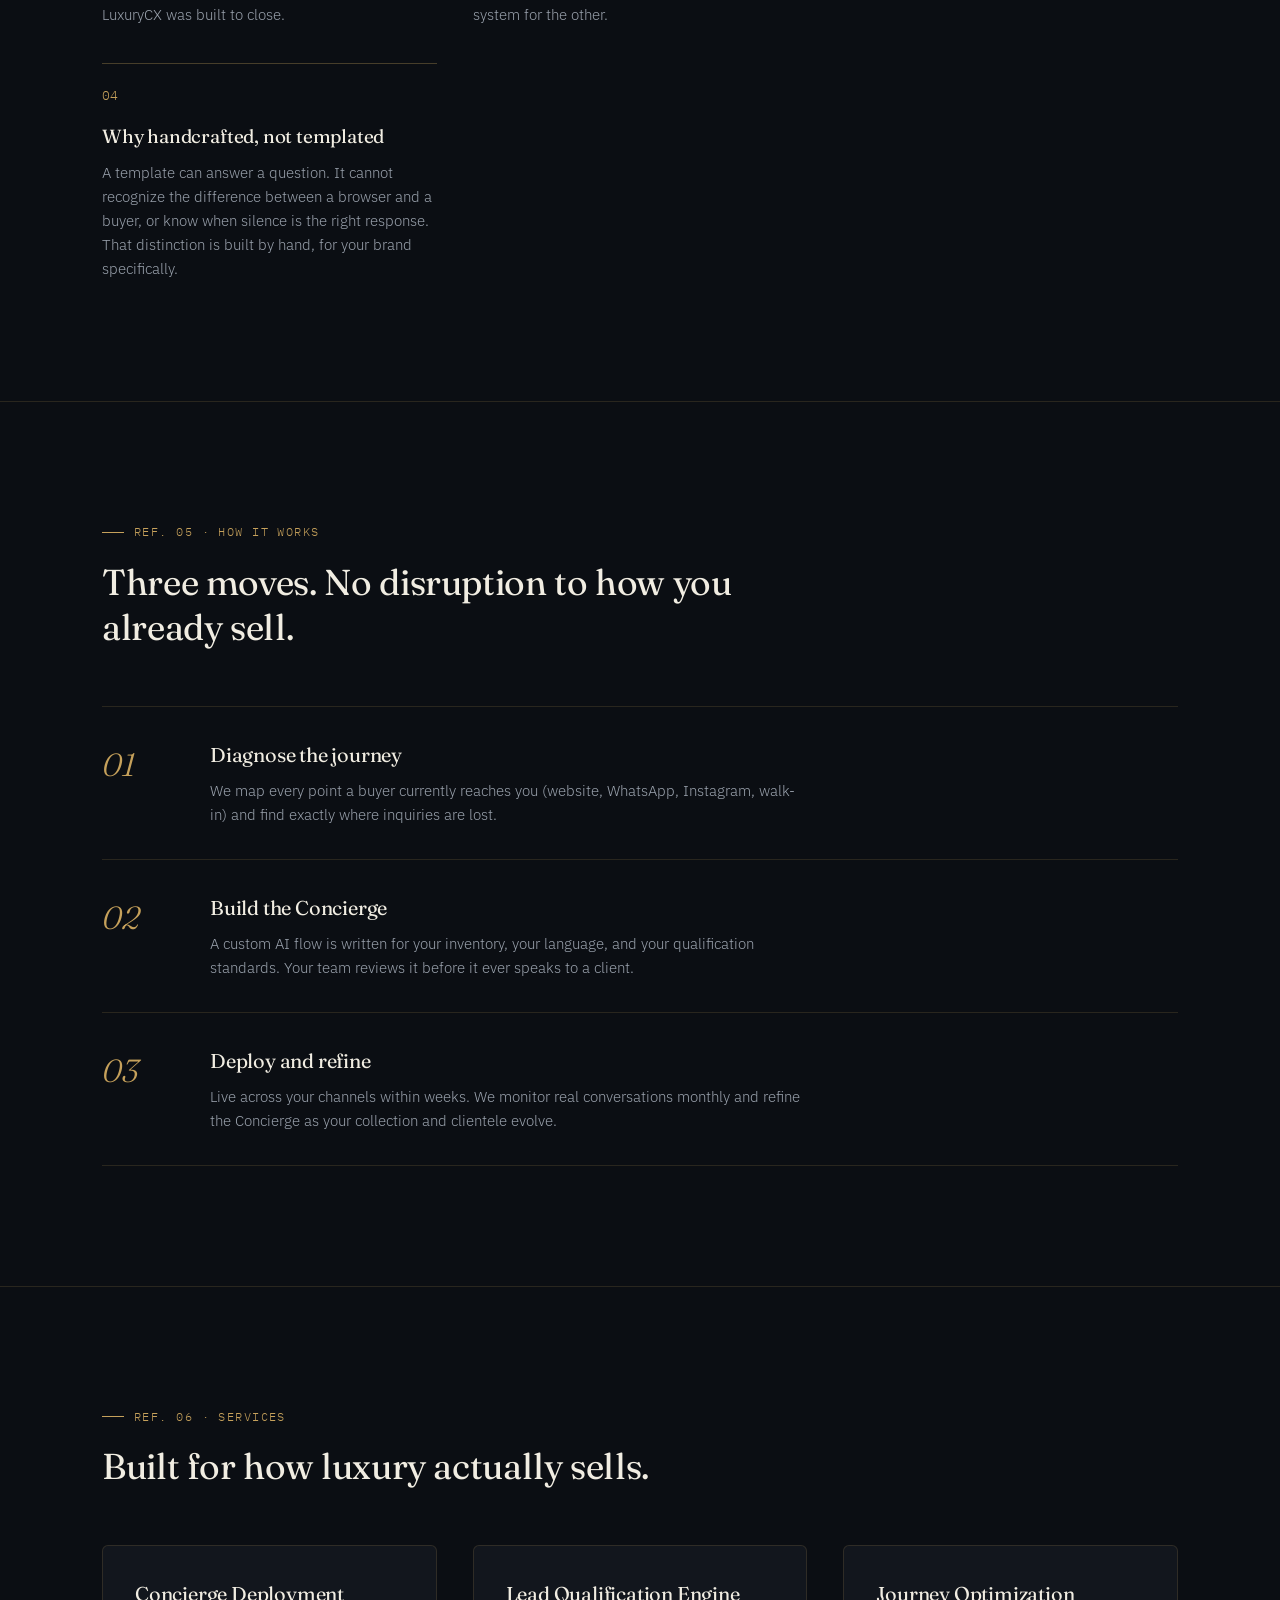
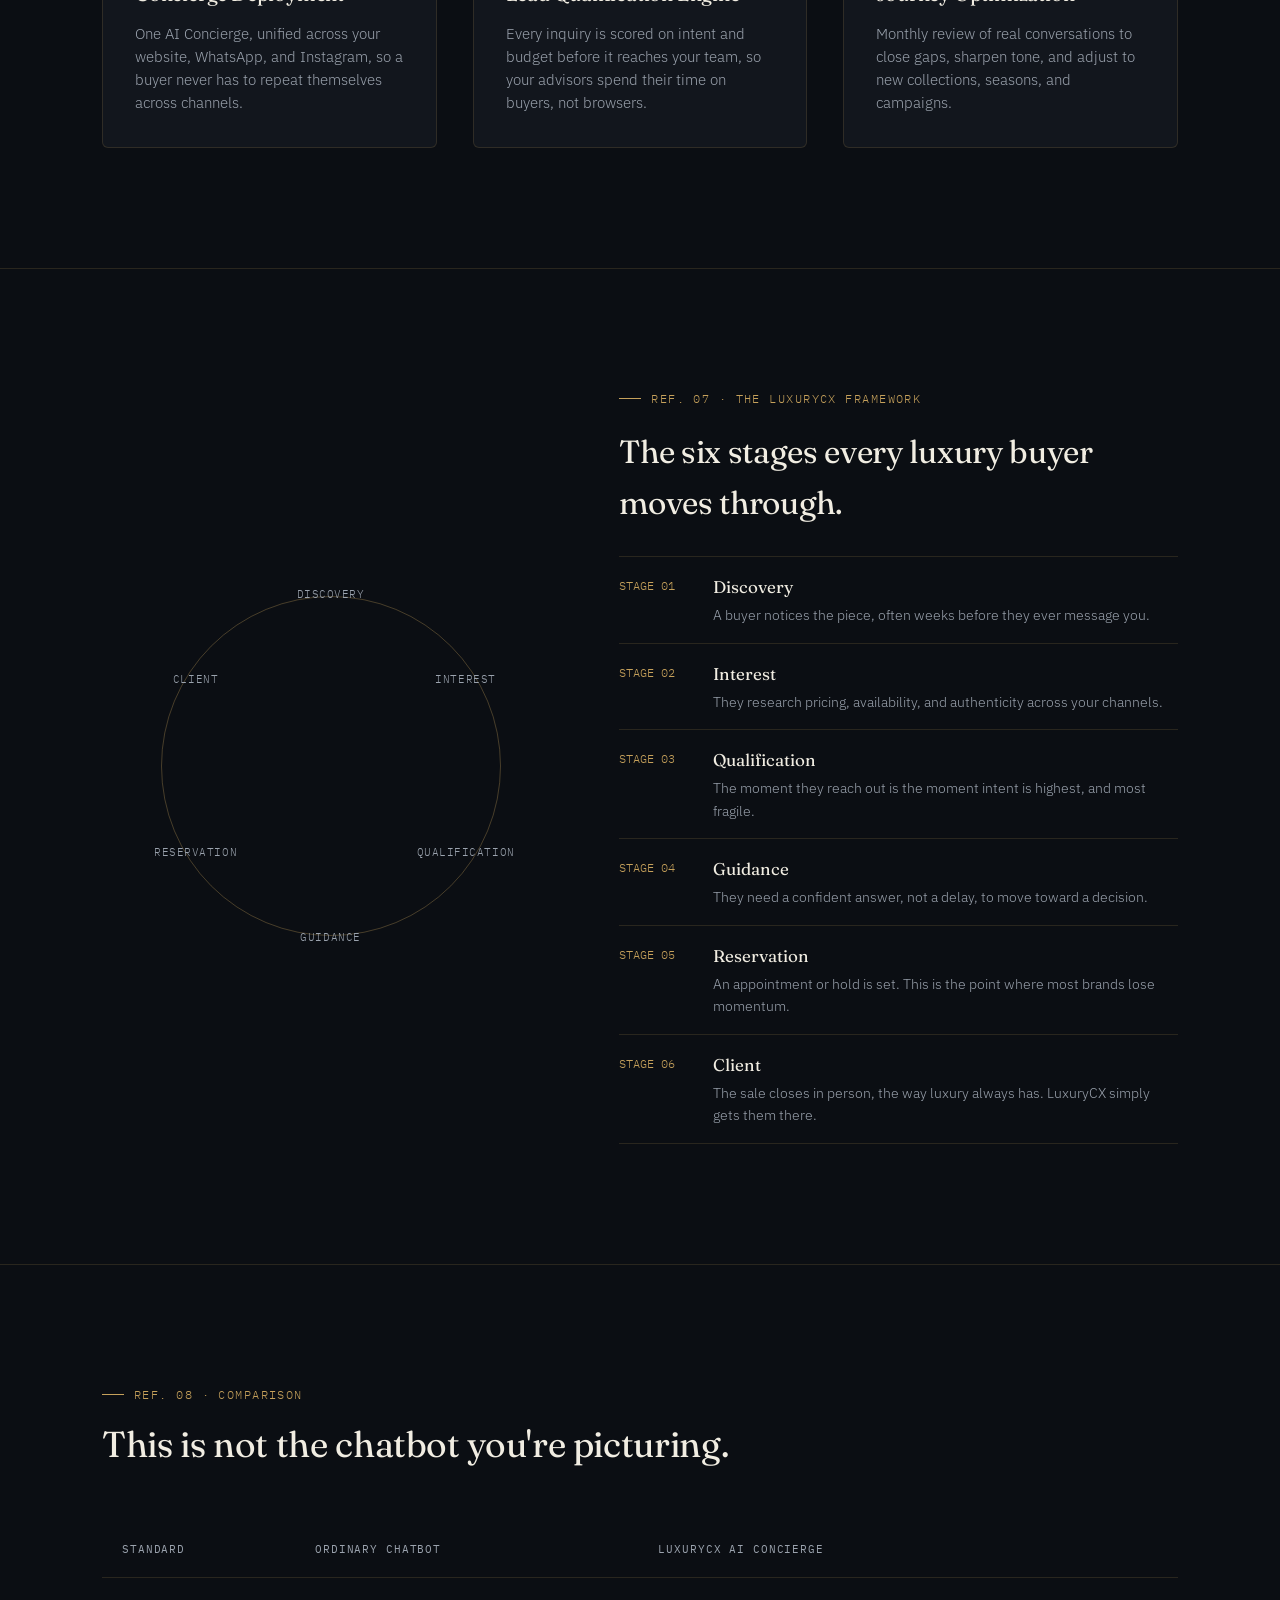
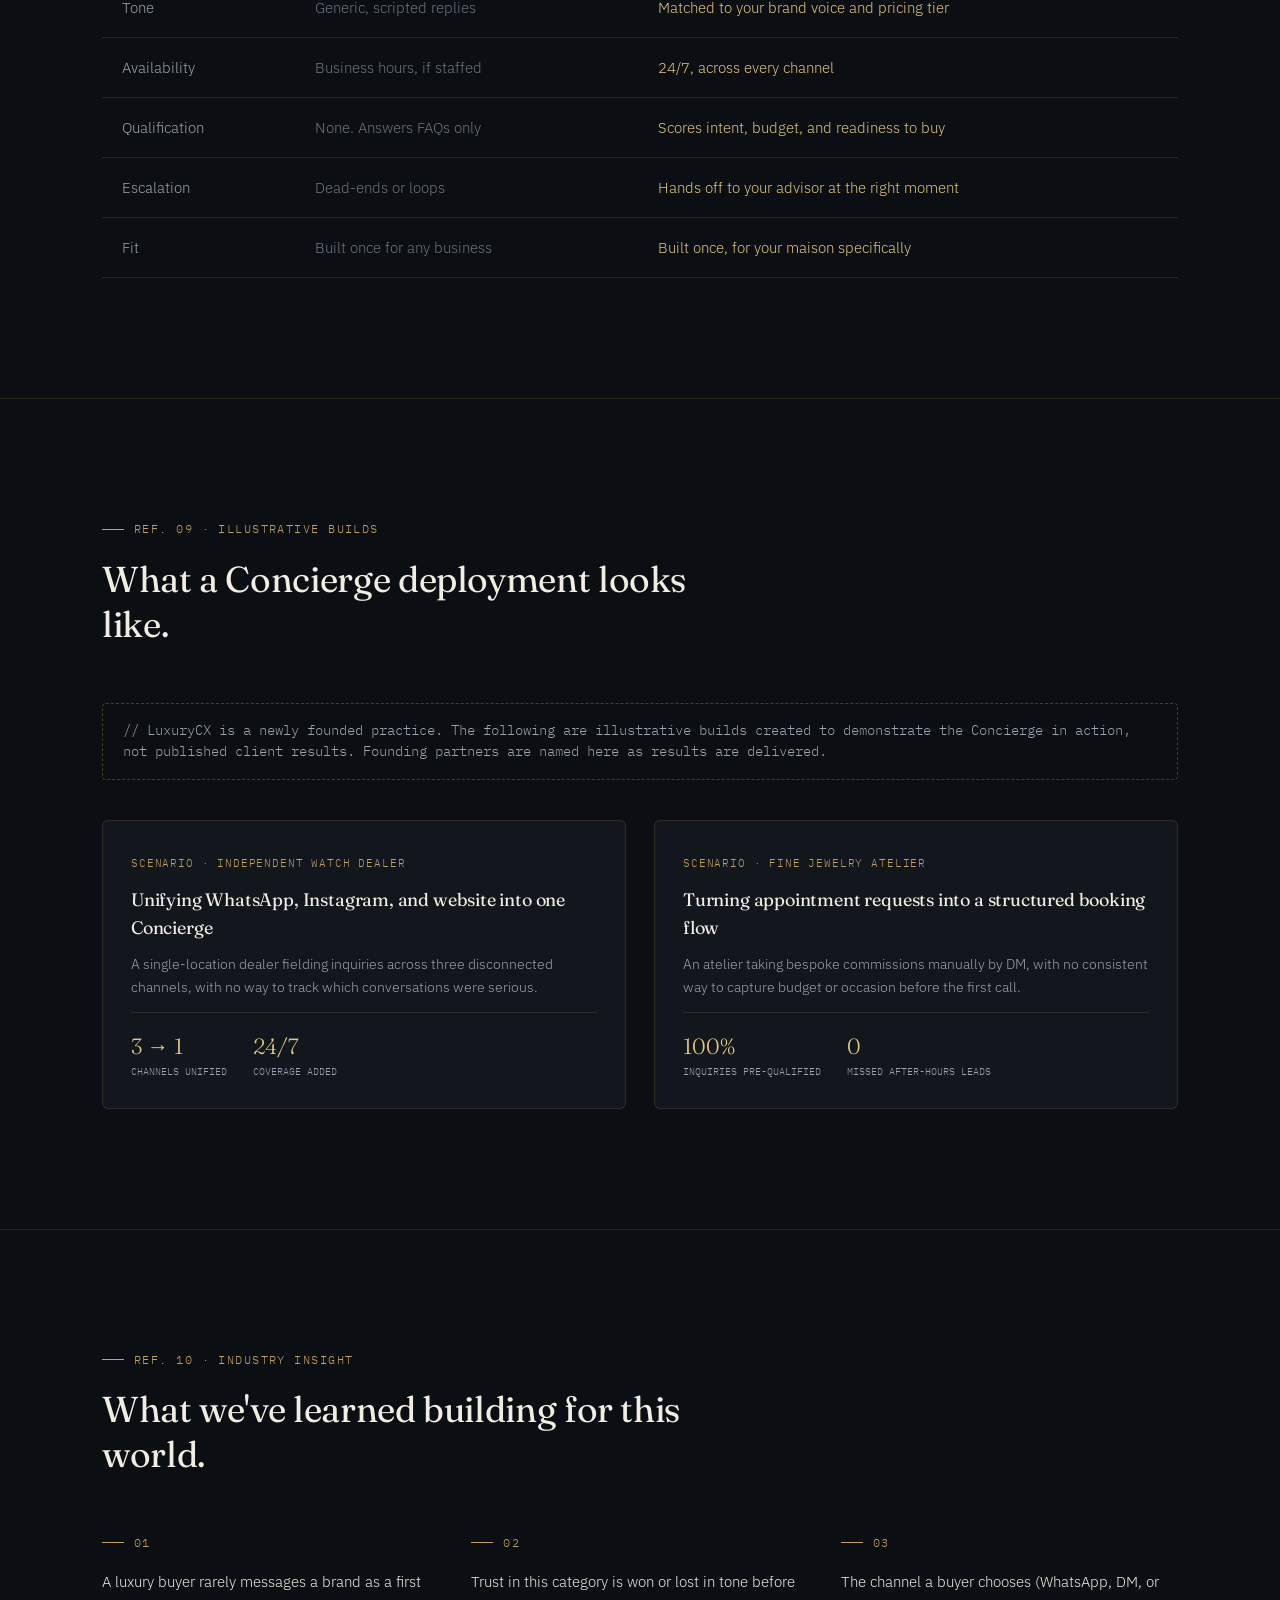
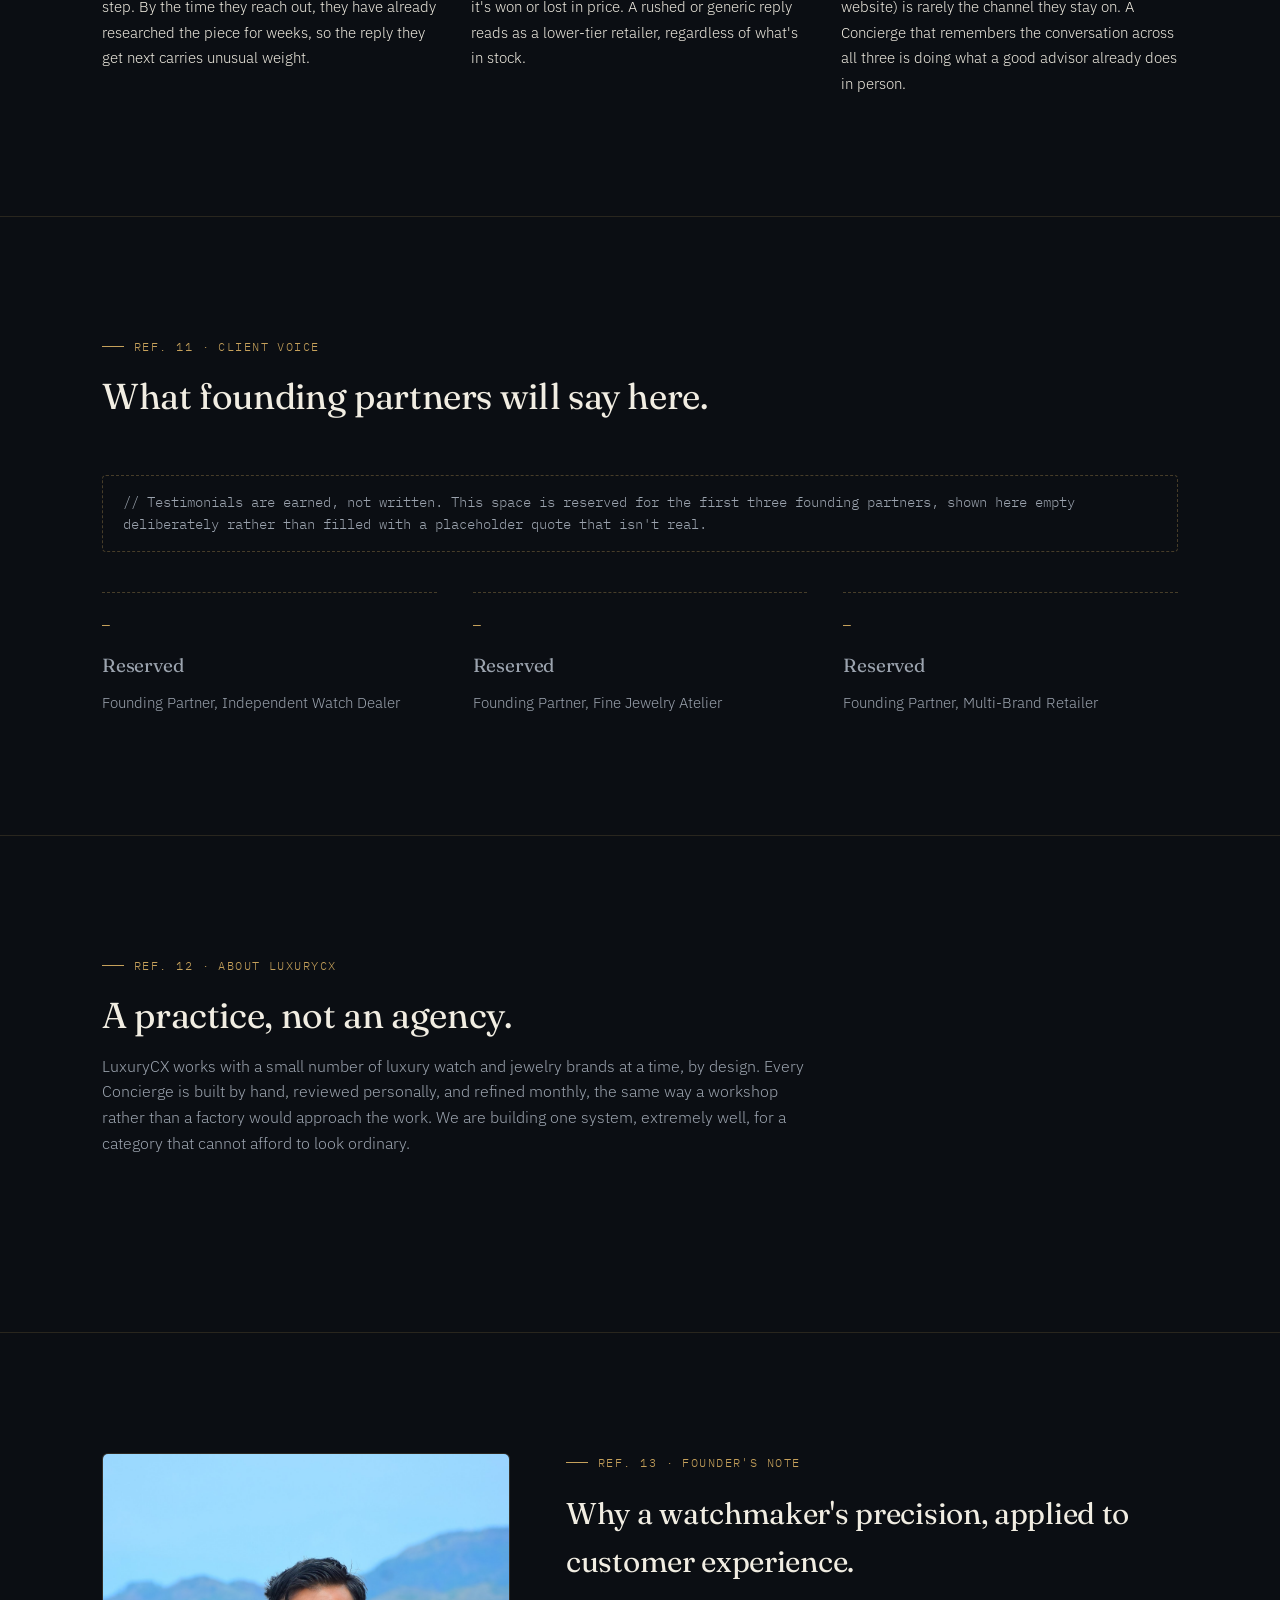
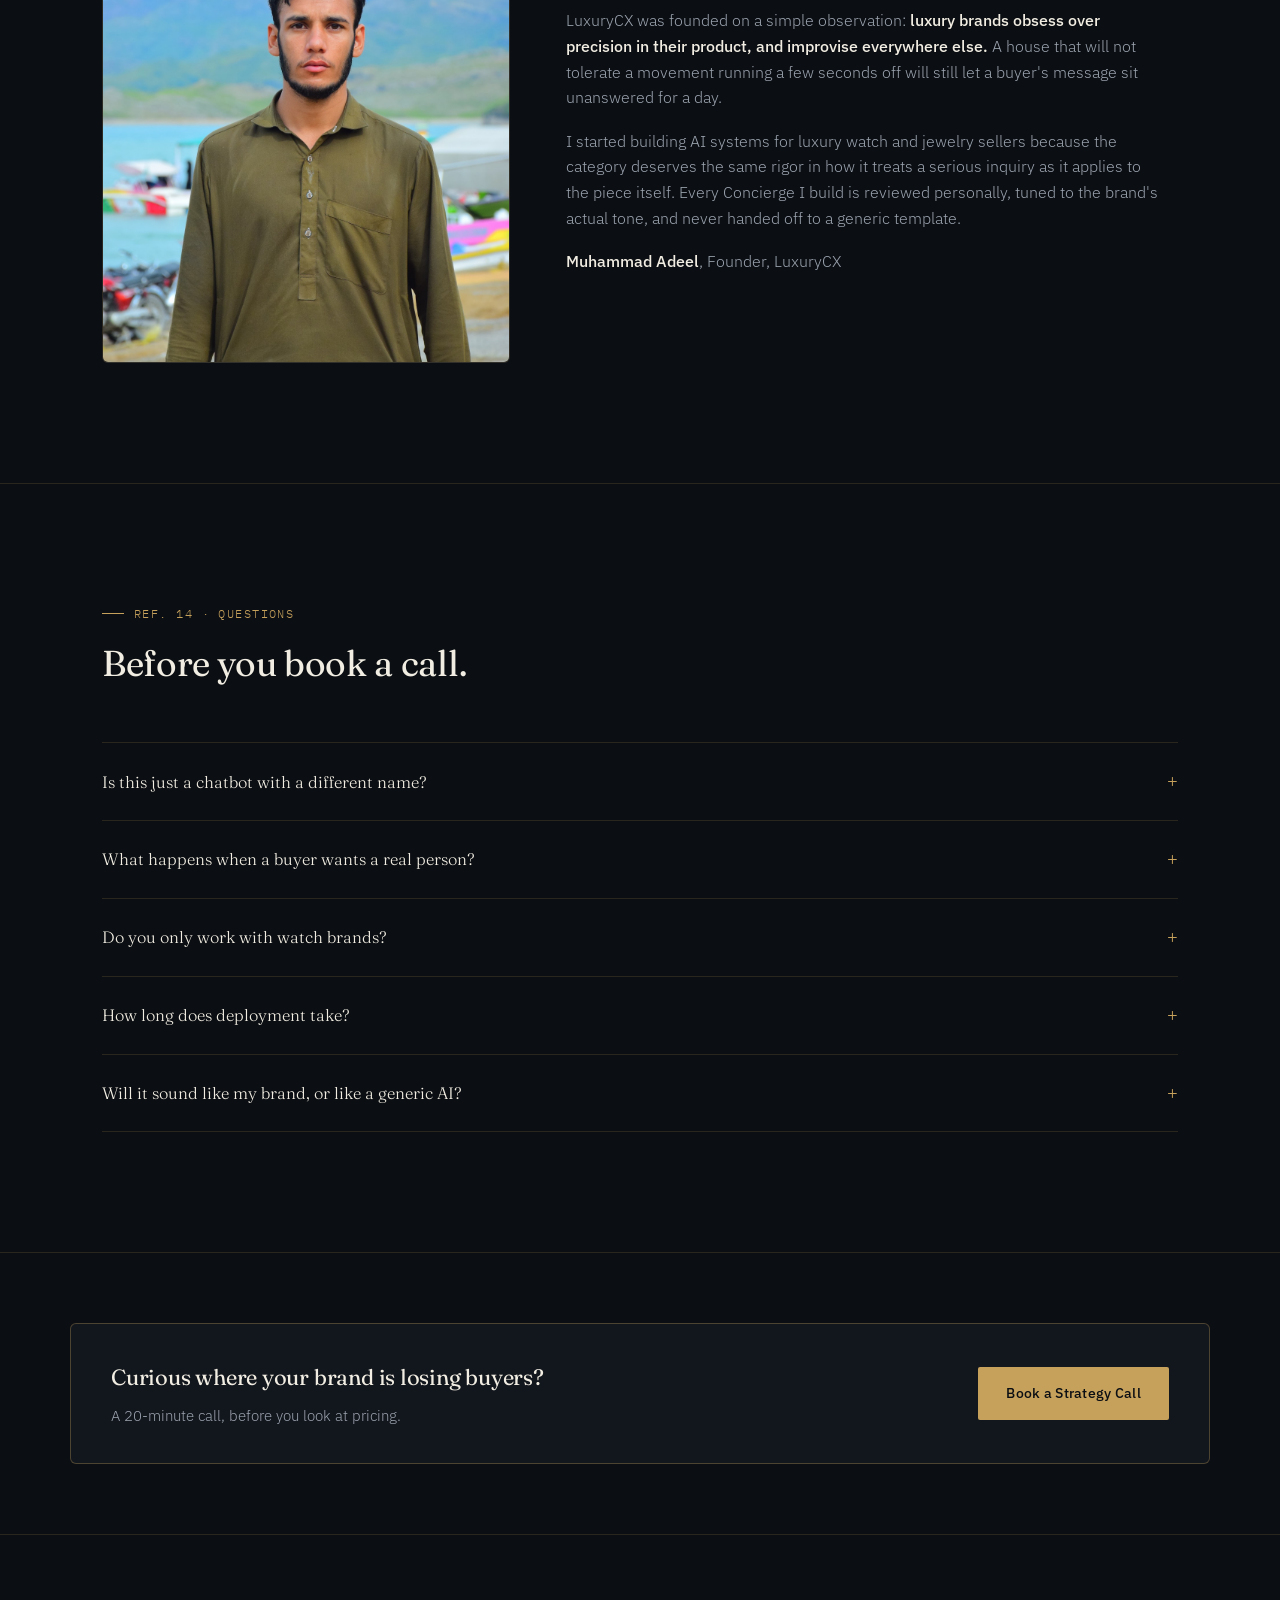
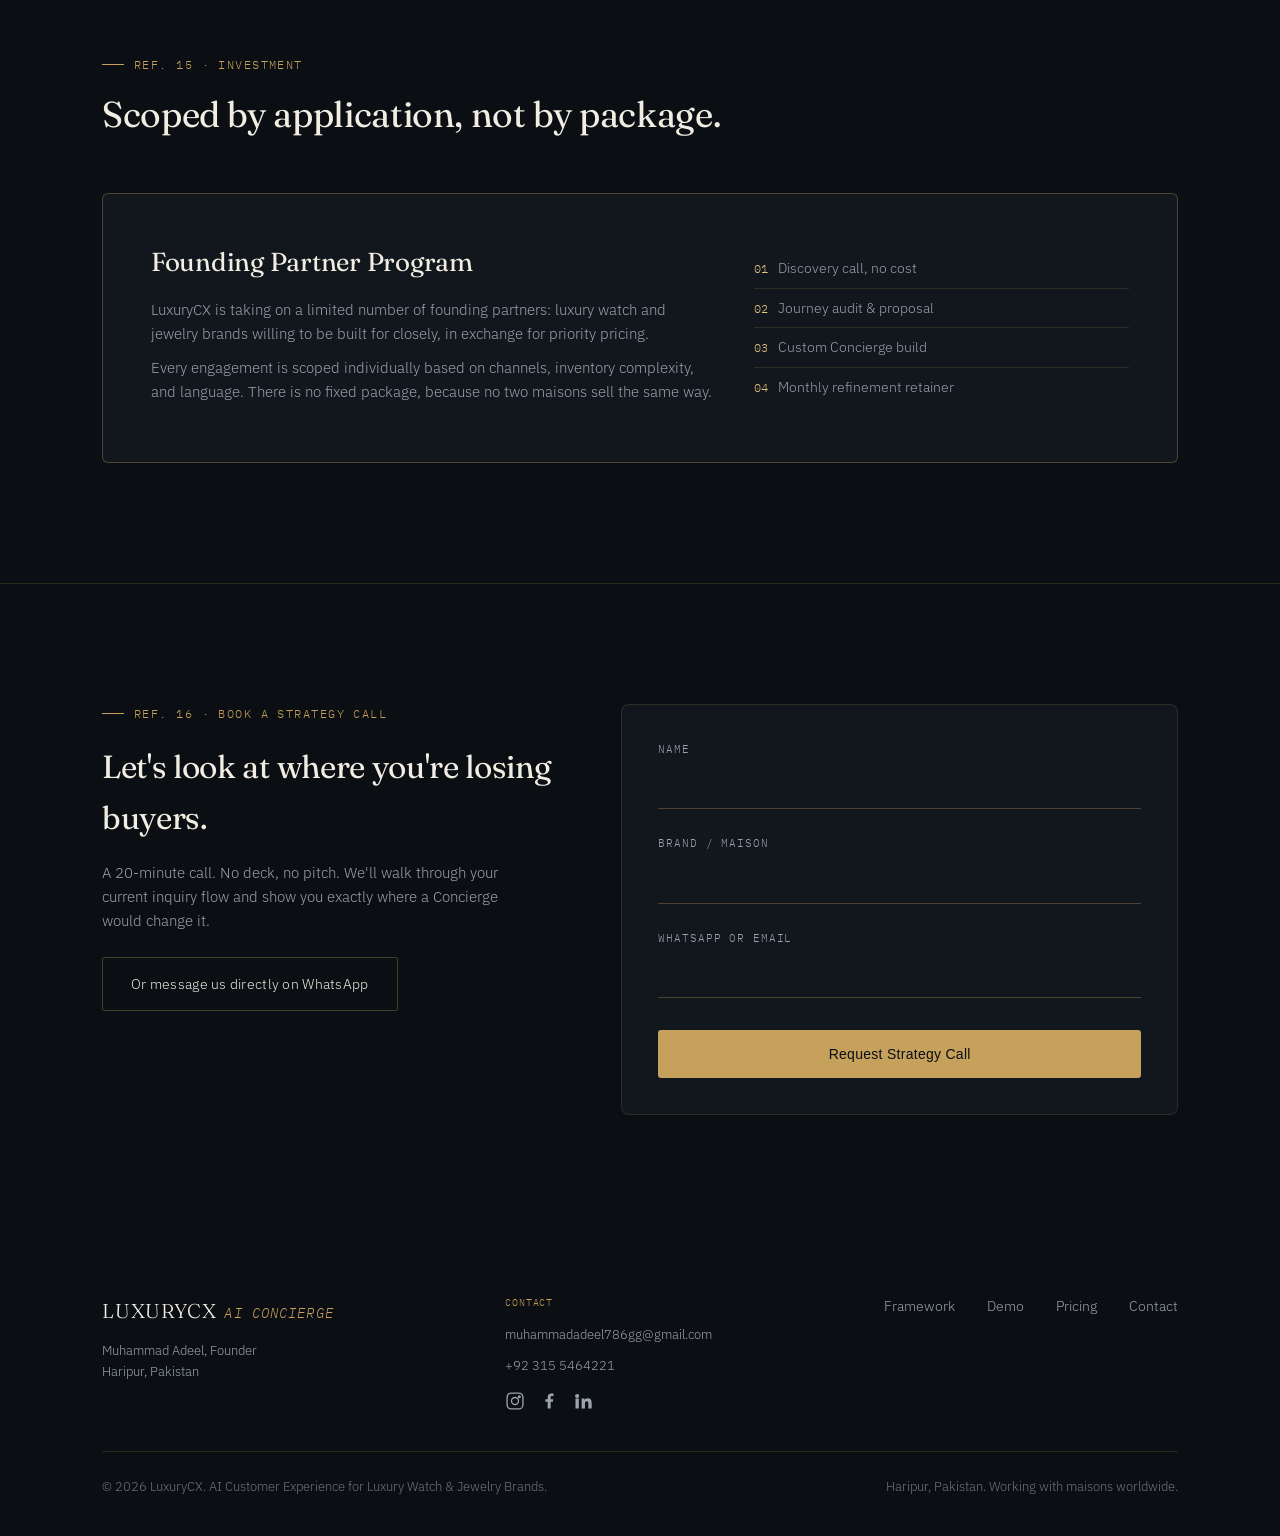
==== commit 9ec63e70: "Update Google Analytics ID in index.html" ====
--- a/index.html
+++ b/index.html
@@ -9,12 +9,14 @@
 <link rel="stylesheet" href="styles.css">
 
 <!-- Google Analytics -->
-<script async src="https://www.googletagmanager.com/gtag/js?id=G-758RPJDX7R"></script>
+  <!-- Google tag (gtag.js) -->
+<script async src="https://www.googletagmanager.com/gtag/js?id=G-6TMWNNFEH1"></script>
 <script>
   window.dataLayer = window.dataLayer || [];
   function gtag(){dataLayer.push(arguments);}
   gtag('js', new Date());
-  gtag('config', 'G-758RPJDX7R');
+
+  gtag('config', 'G-6TMWNNFEH1');
 </script>
 
 <!-- Microsoft Clarity -->
@@ -359,7 +361,7 @@
 <!-- FOUNDER -->
 <section>
   <div class="wrap founder">
-    <div class="founder-photo"><img src="assets/founder.jpg" alt="Muhammad Adeel, Founder of LuxuryCX" loading="lazy"></div>
+    <div class="founder-photo"><img src="assets/founder-v2.jpg" alt="Muhammad Adeel, Founder of LuxuryCX" loading="lazy"></div>
     <div>
       <div class="eyebrow">Ref. 13 · Founder's Note</div>
       <h2 style="font-size:30px; margin-bottom:22px;">Why a watchmaker's precision, applied to customer experience.</h2>
